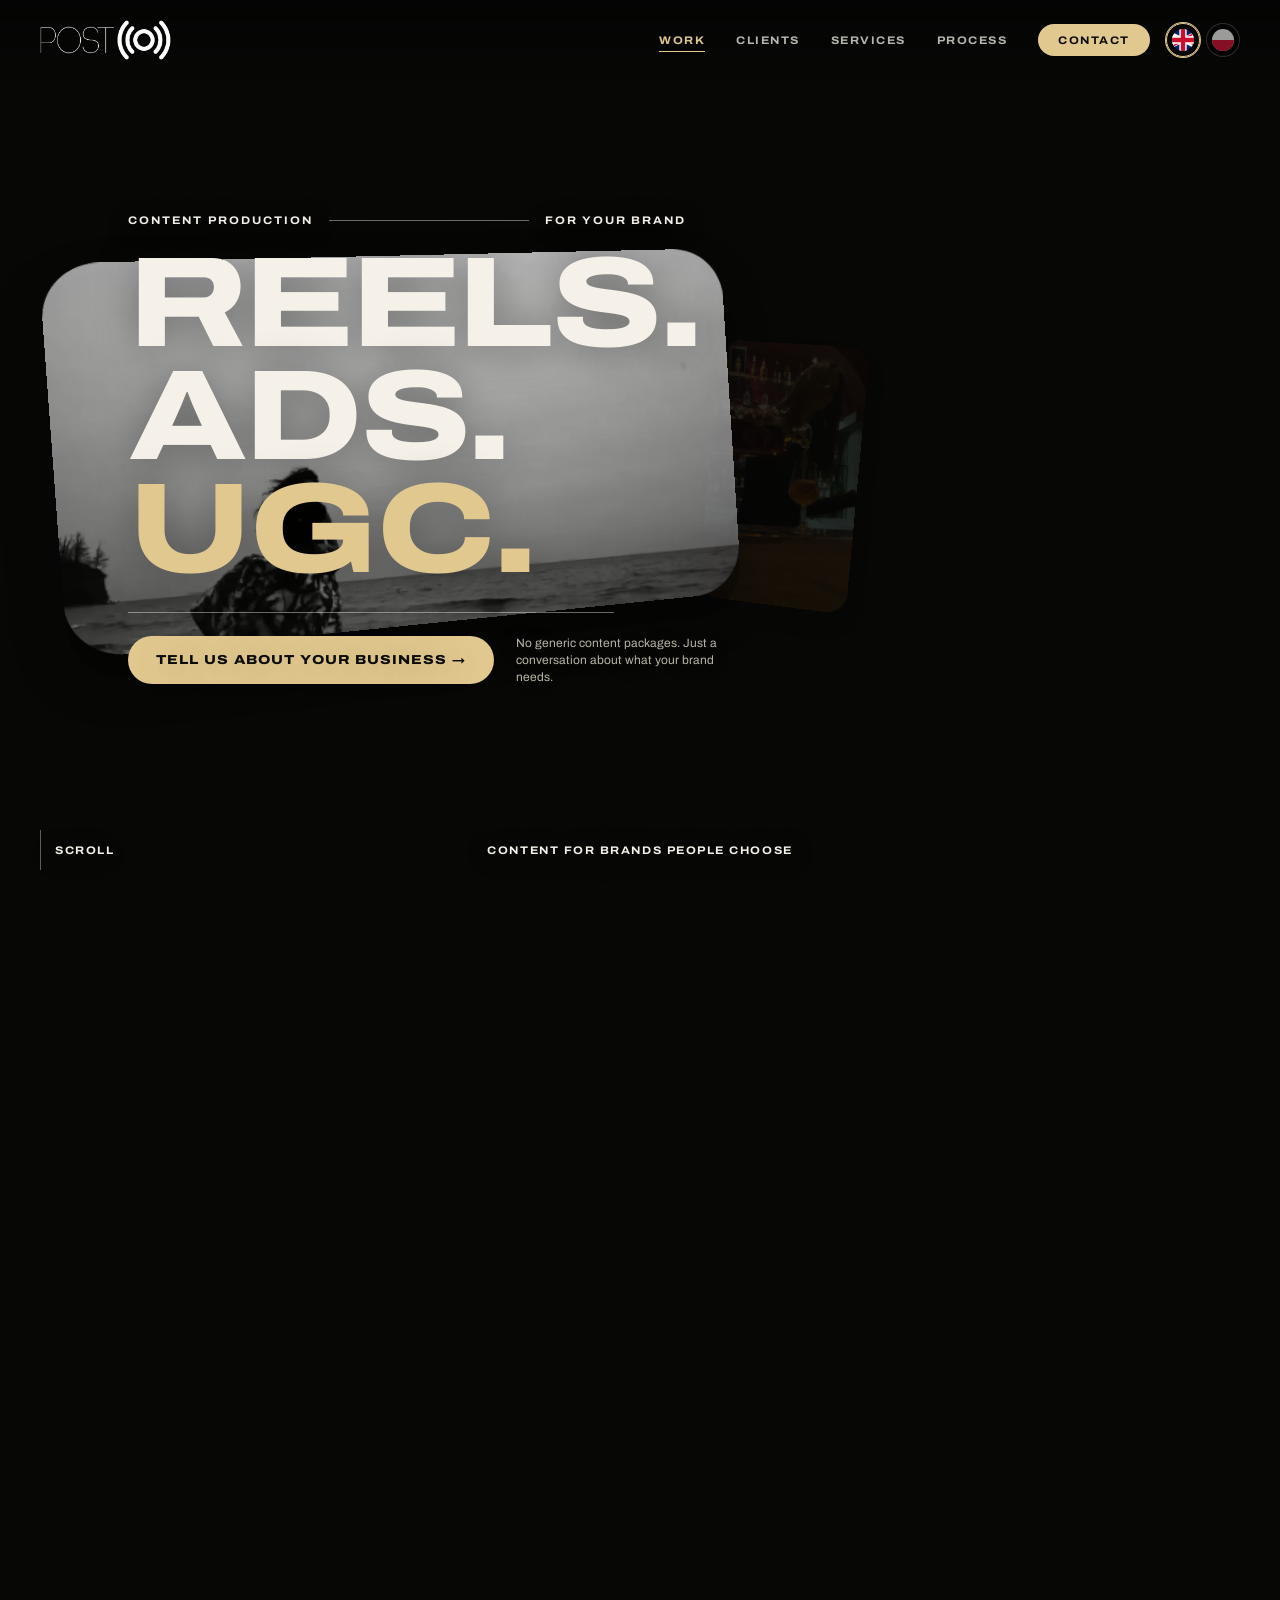
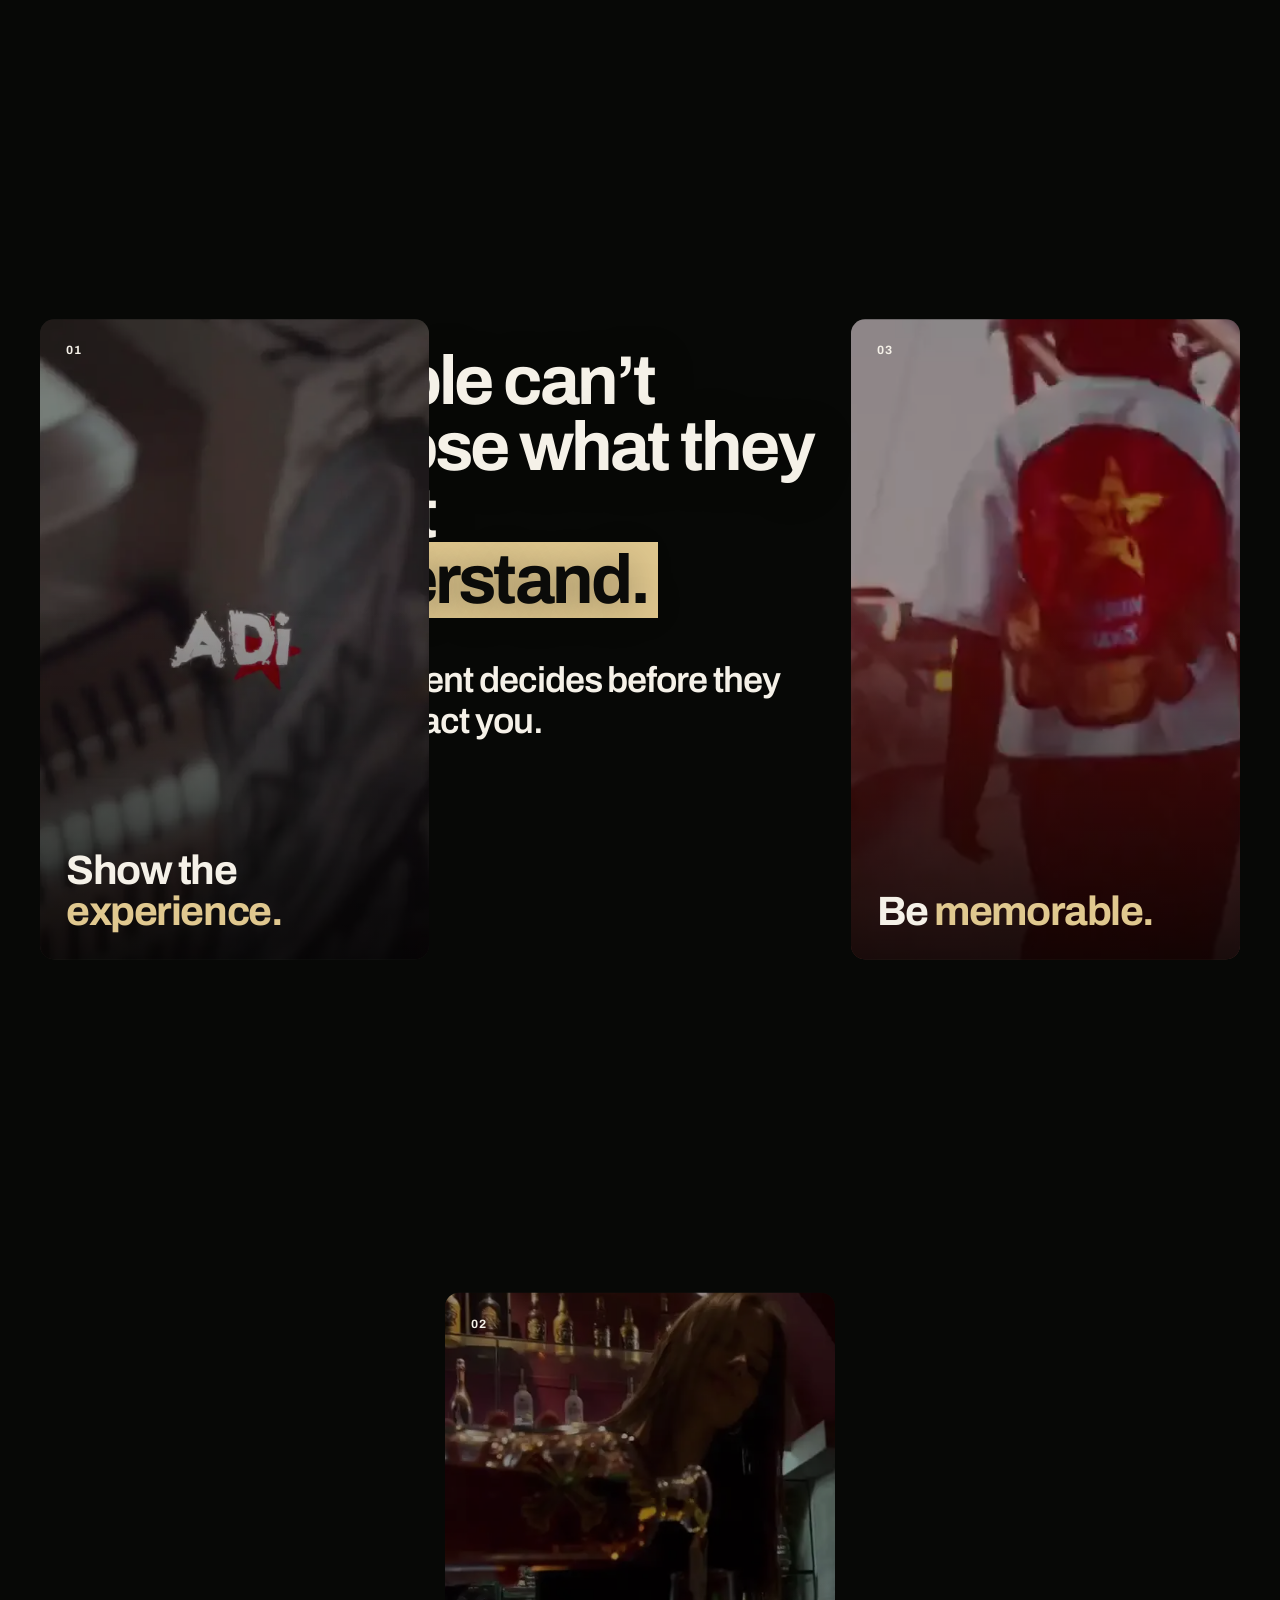
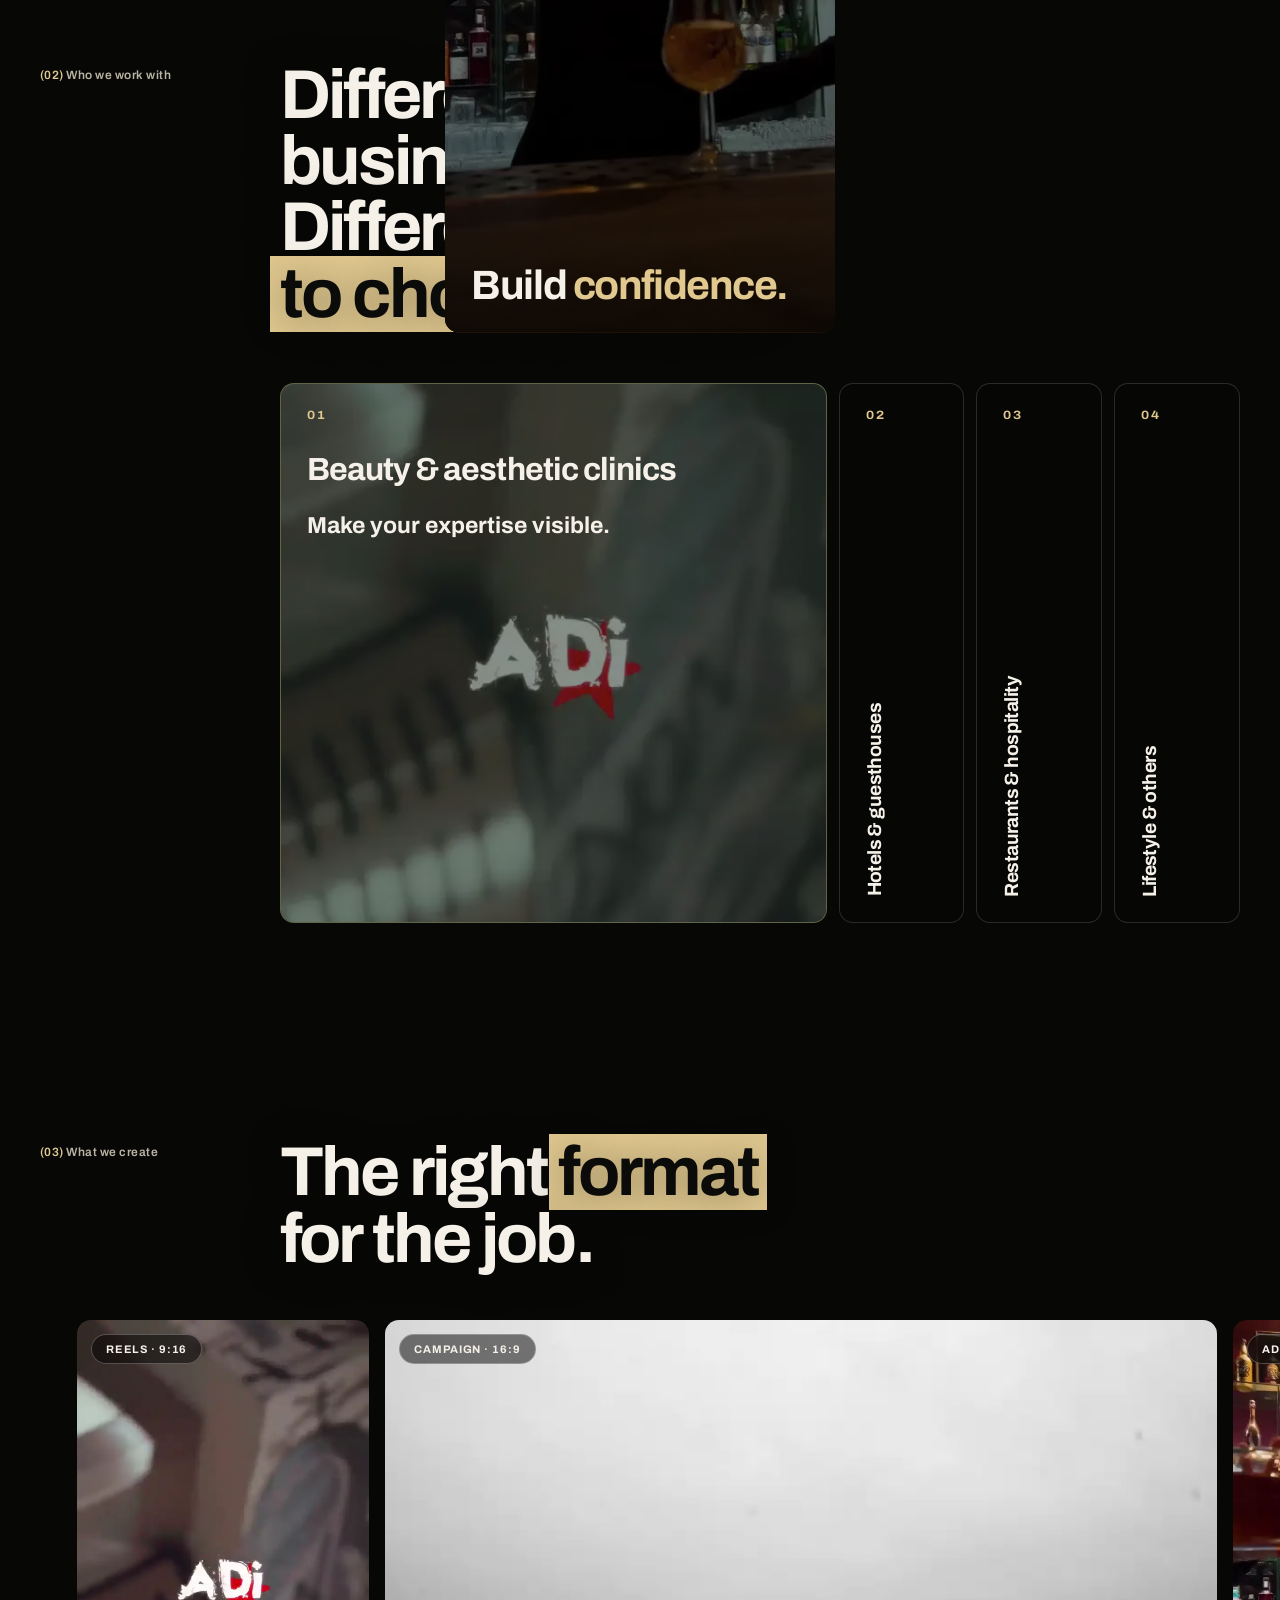
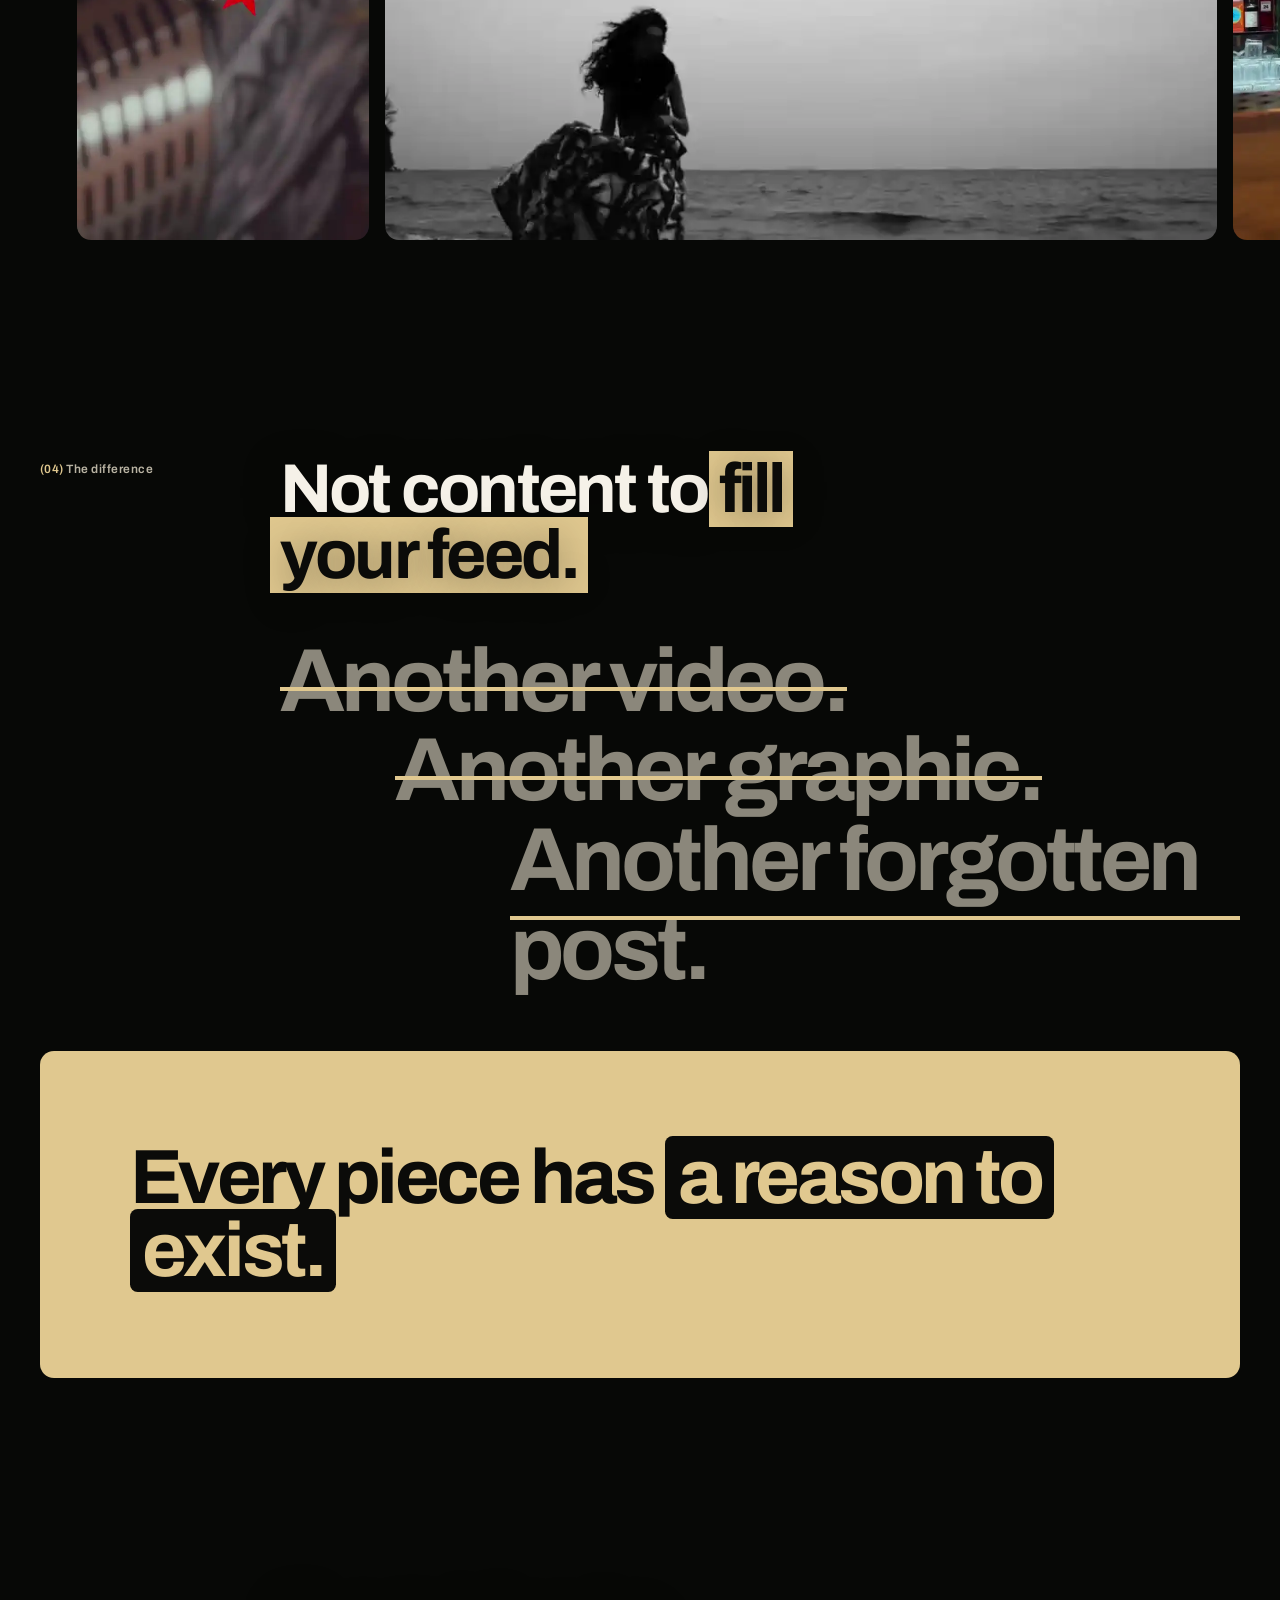
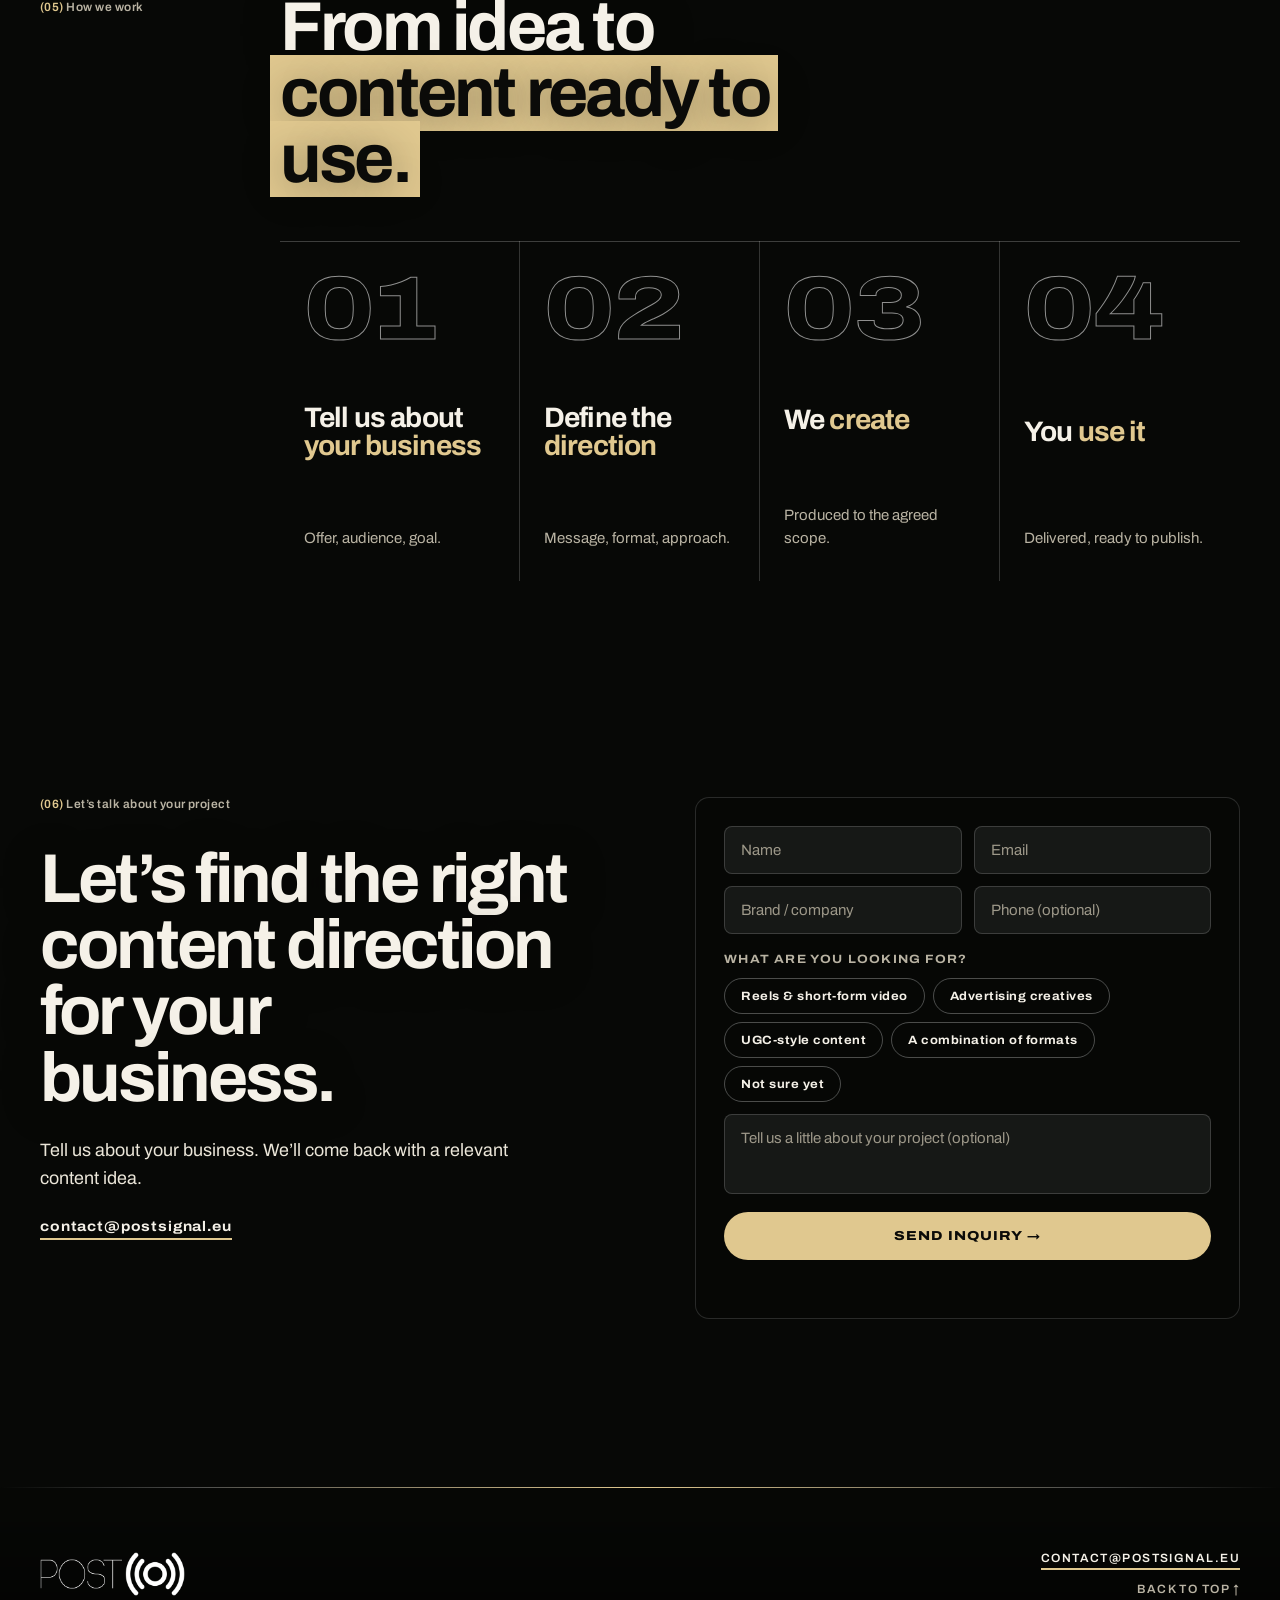
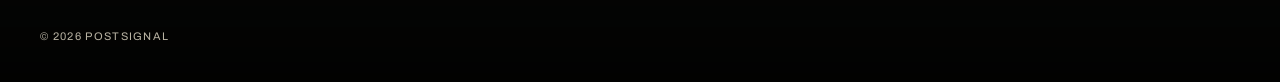
==== index.html @ 388d099f "Update index.html" ====
<!DOCTYPE html>
<html lang="en">
<head>
<meta charset="utf-8">

<script type="importmap">{"imports":{"three":"./js/vendor/three.module.min.js"}}</script>
<meta name="viewport" content="width=device-width, initial-scale=1">
<title>PostSignal – Content that makes people choose you</title>
<meta name="description" content="Reels, advertising creatives and UGC-style content for beauty brands, aesthetic clinics, hotels, guesthouses and restaurants.">
<link rel="canonical" href="https://postsignal.eu/">
<link rel="alternate" hreflang="en" href="https://postsignal.eu/">
<link rel="alternate" hreflang="pl" href="https://postsignal.eu/pl/">
<link rel="alternate" hreflang="x-default" href="https://postsignal.eu/">
<meta property="og:type" content="website">
<meta property="og:site_name" content="PostSignal">
<meta property="og:title" content="PostSignal – Content that makes people choose you">
<meta property="og:description" content="Reels, advertising creatives and UGC-style content for beauty brands, aesthetic clinics, hotels, guesthouses and restaurants.">
<meta property="og:url" content="https://postsignal.eu/">
<meta property="og:locale" content="en_GB"><meta property="og:locale:alternate" content="pl_PL">
<script>document.documentElement.classList.add('js')</script>
<link rel="preconnect" href="https://fonts.googleapis.com"><link rel="preconnect" href="https://fonts.gstatic.com" crossorigin>
<link href="https://fonts.googleapis.com/css2?family=Archivo:wdth,wght@62..125,100..900&display=swap" rel="stylesheet">
<link rel="modulepreload" href="./js/vendor/three.module.min.js"><link rel="stylesheet" href="css/style.css?v=20261022">
</head>
<body>
<video id="bgv" src="assets/video/bg.mp4" poster="assets/video/bg-poster.webp" autoplay muted loop playsinline preload="auto"></video>
<canvas id="gl"></canvas>
<div id="sigil" aria-hidden="true"><div class="sg" id="sg"><i class="b"></i><i class="w w0"></i><i class="w w1"></i><i class="w w2"></i><i class="p p1"></i><i class="p p2"></i><i class="g"></i></div></div>
<div id="bar"></div>

<header class="ui">
  <a class="logo" href="./" data-nav="top" aria-label="PostSignal"><img src="assets/img/logo.png" alt="PostSignal"></a>
  <div class="hr">
    <nav id="menu" aria-label="Main"><a href="#work" data-nav="work">Work</a><a href="#who" data-nav="who">Clients</a><a href="#create" data-nav="create">Services</a><a href="#how" data-nav="how">Process</a><a class="cta" href="#contact" data-nav="contact">Contact</a></nav>
    <div class="lang" role="group" aria-label="Language">
      <a href="./" hreflang="en" lang="en" class="on" aria-current="true" aria-label="English" title="English"><img src="assets/img/flag-gb.svg" alt="" width="22" height="22"></a>
      <a href="pl/" hreflang="pl" lang="pl" aria-label="Polski" title="Polski"><img src="assets/img/flag-pl.svg" alt="" width="22" height="22"></a>
    </div>
  </div>
</header>

<div id="hero" class="ui">
  <div class="hero-meta"><span>Content production</span><i></i><span>For your brand</span></div>
  <h1>
    <span class="ln">Reels.</span>
    <span class="ln">Ads.</span>
    <span class="ln acc">UGC.</span>
  </h1>
  <div class="rule"></div>
  <div class="hero-act"><a class="btn" href="#contact" data-goto="contact">Tell us about your business →</a><span class="note">No generic content packages. Just a conversation about what your brand needs.</span></div>
  <div class="hero-foot"><span class="scroll"><i></i>Scroll</span><span>Content for brands people choose</span><span></span></div>
</div>

<div id="cap" class="ui"><div class="idx"><span id="c-idx"></span><i></i></div><div class="tag" id="c-tag"></div><h2 id="c-title"></h2><p id="c-desc"></p><span class="res" id="c-res"></span></div>

<button id="talk" type="button" aria-label="Skip to contact">Let’s talk<span class="dot" aria-hidden="true">↓</span></button>

<div id="spacer"></div>

<main id="content">

<section class="sec" id="decision"><div class="wrap">
  <p class="eyebrow" data-r>The customer decision</p>
  <h2 class="h2" data-r>People can’t choose what they don’t <em>understand.</em></h2>
  <p class="words" data-words>Your content decides before they ever contact you.</p>
  <div class="reels">
    <article class="vc" data-r data-par="1"><video poster="assets/work/pop2up-poster.webp" data-src="assets/work/pop2up-preview.mp4" muted loop playsinline preload="none"></video><span class="k">01</span><h3>Show the <em>experience.</em></h3></article>
    <article class="vc" data-r data-par="-1"><video poster="assets/work/mozaika-poster.webp" data-src="assets/work/mozaika-preview.mp4" muted loop playsinline preload="none"></video><span class="k">02</span><h3>Build <em>confidence.</em></h3></article>
    <article class="vc" data-r data-par="1"><video poster="assets/work/notseen-poster.webp" data-src="assets/work/notseen-preview.mp4" muted loop playsinline preload="none"></video><span class="k">03</span><h3>Be <em>memorable.</em></h3></article>
  </div>
</div></section>

<section class="sec" id="who"><div class="wrap">
  <p class="eyebrow" data-r>Who we work with</p>
  <h2 class="h2" data-r>Different businesses. Different <em>reasons to choose</em> them.</h2>
  <div class="fan" data-r>
    <article class="pan" tabindex="0"><span class="pn">01</span><span class="vt">Beauty &amp; aesthetic clinics</span>
      <div class="pan-body"><h3>Beauty &amp; aesthetic clinics</h3><p class="subh">Make your expertise visible.</p><p>Show your treatments, your approach, your team and the details that help potential clients understand your services and feel more confident about booking.</p><p class="ideas"><b>Content ideas</b>Treatment explainers, specialist-led videos, clinic tours, service-focused Reels and advertising creatives.</p></div></article>
    <article class="pan" tabindex="0"><span class="pn">02</span><span class="vt">Hotels &amp; guesthouses</span>
      <div class="pan-body"><h3>Hotels &amp; guesthouses</h3><p class="subh">Help guests picture their stay before they book.</p><p>Show the rooms, atmosphere, location, amenities and small details that make your property worth choosing over another option.</p><p class="ideas"><b>Content ideas</b>Room tours, property walkthroughs, guest-experience videos, seasonal offers and destination content.</p></div></article>
    <article class="pan" tabindex="0"><span class="pn">03</span><span class="vt">Restaurants &amp; hospitality</span>
      <div class="pan-body"><h3>Restaurants &amp; hospitality</h3><p class="subh">Give people a reason to come in.</p><p>Show the food, the atmosphere, the preparation and the experience behind your place — not just another photo of a dish.</p><p class="ideas"><b>Content ideas</b>Food-focused Reels, kitchen footage, signature dishes, venue atmosphere and promotional creatives.</p></div></article>
    <article class="pan" tabindex="0"><span class="pn">04</span><span class="vt">Lifestyle &amp; others</span>
      <div class="pan-body"><h3>Beauty brands &amp; other customer-facing businesses</h3><p class="subh">Show what makes your brand worth trying.</p><p>We develop visual content around your products, services and customer experience, tailored to your audience and the way they discover and evaluate brands.</p></div></article>
  </div>
</div></section>

<section class="sec" id="create"><div class="wrap">
  <p class="eyebrow" data-r>What we create</p>
  <h2 class="h2" data-r>The right <em>format</em> for the job.</h2>
  <div class="bleed"><div class="track"><div class="tile2 p"><video poster="assets/work/pop2up-poster.webp" data-src="assets/work/pop2up-preview.mp4" muted loop playsinline preload="none"></video><span class="chip">Reels · 9:16</span></div><div class="tile2 l"><video poster="assets/work/perla-poster.webp" data-src="assets/work/perla-preview.mp4" muted loop playsinline preload="none"></video><span class="chip">Campaign · 16:9</span></div><div class="tile2 p"><video poster="assets/work/mozaika-poster.webp" data-src="assets/work/mozaika-preview.mp4" muted loop playsinline preload="none"></video><span class="chip">Ads</span></div><div class="tile2 l"><video poster="assets/work/video43-poster.webp" data-src="assets/work/video43-preview.mp4" muted loop playsinline preload="none"></video><span class="chip">Brand visuals · 4:3</span></div><div class="tile2 p"><video poster="assets/work/notseen-poster.webp" data-src="assets/work/notseen-preview.mp4" muted loop playsinline preload="none"></video><span class="chip">UGC-style</span></div></div></div>
</div></section>

<section class="sec" id="difference"><div class="wrap">
  <p class="eyebrow" data-r>The difference</p>
  <h2 class="h2" data-r>Not content to <em>fill your feed.</em></h2>
  <div class="strike"><p data-r>Another video.</p><p data-r>Another graphic.</p><p data-r>Another forgotten post.</p></div>
  <p class="banner" data-r>Every piece has <em>a reason to exist.</em></p>
</div></section>

<section class="sec" id="how"><div class="wrap">
  <p class="eyebrow" data-r>How we work</p>
  <h2 class="h2" data-r>From idea to <em>content ready to use.</em></h2>
  <div class="tl"><div class="steps">
    <article class="step"><span class="sn">01</span><h3>Tell us about <em>your business</em></h3><p>Offer, audience, goal.</p></article>
    <article class="step"><span class="sn">02</span><h3>Define the <em>direction</em></h3><p>Message, format, approach.</p></article>
    <article class="step"><span class="sn">03</span><h3>We <em>create</em></h3><p>Produced to the agreed scope.</p></article>
    <article class="step"><span class="sn">04</span><h3>You <em>use it</em></h3><p>Delivered, ready to publish.</p></article>
  </div></div>
</div></section>

<section class="sec" id="contact"><div class="wrap"><div class="cta-in">
  <div class="cta-l" data-r>
    <p class="eyebrow">Let’s talk about your project</p>
    <h2 class="h2">Let’s find the right <em>content direction</em> for your business.</h2>
    <p class="body">Tell us about your business. We’ll come back with a relevant content idea.</p>
    <a class="mail" href="mailto:contact@postsignal.eu">contact@postsignal.eu</a>
  </div>
  <form id="form" novalidate data-r>
    <div class="row"><input name="name" placeholder="Name" aria-label="Name" autocomplete="name" required><input name="email" type="email" placeholder="Email" aria-label="Email" autocomplete="email" required></div>
    <div class="row"><input name="brand" placeholder="Brand / company" aria-label="Brand or company" autocomplete="organization"><input name="phone" type="tel" placeholder="Phone (optional)" aria-label="Phone, optional" autocomplete="tel"></div>
    <p class="flabel">What are you looking for?</p>
    <div class="chips" role="group" aria-label="What are you looking for?">
      <label><input type="checkbox" name="topic" value="Reels & short-form video"><span>Reels &amp; short-form video</span></label>
      <label><input type="checkbox" name="topic" value="Advertising creatives"><span>Advertising creatives</span></label>
      <label><input type="checkbox" name="topic" value="UGC-style content"><span>UGC-style content</span></label>
      <label><input type="checkbox" name="topic" value="A combination of formats"><span>A combination of formats</span></label>
      <label><input type="checkbox" name="topic" value="Not sure yet"><span>Not sure yet</span></label>
    </div>
    <textarea name="msg" rows="3" placeholder="Tell us a little about your project (optional)" aria-label="Project details, optional"></textarea>
    <input class="hp" name="_hp" tabindex="-1" autocomplete="off" aria-hidden="true">
    <button type="submit" class="btn">Send inquiry →</button>
    <p id="fstatus" role="status"></p>
  </form>
</div></div></section>

</main>

<footer class="site-foot"><div class="wrap">
  <div class="fgrid">
    <div><img src="assets/img/logo.png" alt="PostSignal" class="flogo"></div>
    <div class="fr"><a href="mailto:contact@postsignal.eu">contact@postsignal.eu</a><button type="button" id="totop">Back to top ↑</button></div>
  </div>
  <p class="copy">© 2026 PostSignal</p>
</div></footer>

<div id="cursor" aria-hidden="true"><span>Play</span></div>
<div id="modal" role="dialog" aria-modal="true"><div class="box" id="box"></div></div>

<script type="module" src="js/main.js"></script>
</body>
</html>
---- css/style.css ----
:root{--bg:#070806;--fg:#f5f1e8;--mute:#b9b3a3;--acc:#e0c88f}
*{margin:0;padding:0;box-sizing:border-box}
html{background:var(--bg)}
body{background:transparent;color:var(--fg);font-family:"Archivo","Arial Black",Arial,sans-serif;font-stretch:100%}
#bgv{position:fixed;inset:0;width:100%;height:100%;object-fit:cover;z-index:-3}
#gl{position:fixed;inset:0;width:100%;height:100%;display:block;touch-action:pan-y}
#spacer{width:1px}
.ui{position:fixed;z-index:5;pointer-events:none}
.ui a,.ui button{pointer-events:auto}

/* header */
header{top:0;left:0;right:0;display:flex;justify-content:space-between;align-items:center;padding:20px 40px;background:linear-gradient(rgba(0,0,0,.45),transparent)}
header img{height:40px;width:auto;display:block}
.hr{display:flex;align-items:center;gap:16px}
.logo{display:block;pointer-events:auto}
header::before{content:"";position:absolute;inset:0;z-index:-1;background:rgba(7,8,6,.8);-webkit-backdrop-filter:blur(14px);backdrop-filter:blur(14px);box-shadow:0 1px 0 rgba(255,255,255,.08);opacity:0;transition:opacity .35s}
body.past header::before{opacity:1}
nav#menu{display:flex;align-items:center;gap:clamp(16px,2.4vw,36px)}
nav#menu a{position:relative;color:var(--fg);text-decoration:none;font-stretch:112%;font-weight:700;font-size:11px;letter-spacing:.14em;text-transform:uppercase;white-space:nowrap;padding:8px 0;opacity:.75;transition:opacity .25s,color .25s}
nav#menu a::after{content:"";position:absolute;left:0;right:0;bottom:2px;height:1px;background:var(--acc);transform:scaleX(0);transform-origin:left;transition:transform .35s cubic-bezier(.2,.8,.2,1)}
nav#menu a:hover{opacity:1}
nav#menu a:hover::after,nav#menu a.on::after{transform:scaleX(1)}
nav#menu a.on{opacity:1;color:var(--acc)}
nav#menu a:focus-visible{outline:2px solid var(--acc);outline-offset:4px;opacity:1}
nav#menu a.cta{background:var(--acc);color:#0b0b09;opacity:1;border-radius:99px;padding:10px 20px;transition:filter .2s,transform .2s}
nav#menu a.cta::after{display:none}
nav#menu a.cta:hover{filter:brightness(1.06);transform:translateY(-1px)}
.sec{scroll-margin-top:72px}
.lang{display:flex;flex-direction:row;flex:none;align-items:center;gap:6px}
.lang a{display:block;flex:none;box-sizing:border-box;width:34px;height:34px;min-width:34px;overflow:hidden;padding:5px;border-radius:50%;background:rgba(0,0,0,.45);border:1px solid rgba(255,255,255,.28);opacity:.6;transition:opacity .25s,border-color .25s,transform .25s}
.lang a img{display:block;width:100%;height:100%;max-width:none;border-radius:50%;object-fit:cover}
.lang a:hover{opacity:1;border-color:var(--fg);transform:translateY(-1px)}
.lang a.on{opacity:1;border-color:var(--acc);box-shadow:0 0 0 1px var(--acc)}
.lang a:focus-visible{outline:2px solid var(--acc);outline-offset:2px;opacity:1}

/* buttons */
.btn{display:inline-block;background:var(--acc);color:#0b0b09;border:0;border-radius:99px;font:inherit;font-stretch:118%;font-weight:800;font-size:13px;letter-spacing:.08em;text-transform:uppercase;text-decoration:none;padding:17px 28px;cursor:pointer;transition:transform .2s,filter .2s}
.btn:hover{transform:translateY(-2px);filter:brightness(1.06)}
.btn:focus-visible{outline:2px solid var(--fg);outline-offset:3px}
.btn:disabled{opacity:.6;cursor:default;transform:none}

/* hero */
#hero{inset:0;display:flex;flex-direction:column;justify-content:center;padding:0 40px 0 clamp(40px,10vw,200px);transition:opacity .5s,transform .5s;text-shadow:0 4px 40px rgba(0,0,0,.35)}
#hero.gone{opacity:0;transform:translateY(-30px);visibility:hidden;transition:opacity .5s,transform .5s,visibility 0s .5s}
.hero-meta{display:flex;align-items:center;gap:16px;margin-bottom:22px;font-stretch:112%;font-weight:700;font-size:11px;letter-spacing:.18em;text-transform:uppercase}
.hero-meta i,.rule{display:block;height:1px;background:rgba(255,255,255,.4);transform-origin:left;animation:draw 1.3s cubic-bezier(.2,.8,.2,1) both}
.hero-meta i{width:min(200px,16vw);animation-delay:.3s}
.rule{width:min(560px,38vw);margin-top:26px;animation-delay:.6s}
@keyframes draw{from{transform:scaleX(0)}}
#hero h1{font-stretch:125%;font-weight:800;font-size:clamp(46px,min(10vw,16vh),168px);line-height:.88;letter-spacing:-.025em;text-transform:uppercase}
#hero h1 .ln{display:block;position:relative;width:fit-content}
#hero h1 .acc{color:var(--acc)}
#hero h1 sup{position:absolute;left:100%;top:.22em;margin-left:16px;font-stretch:112%;font-weight:700;font-size:clamp(11px,.9vw,14px);letter-spacing:.16em}
#hero .lead{margin-top:20px;font-stretch:118%;font-weight:800;font-size:clamp(16px,1.6vw,24px);text-transform:uppercase;letter-spacing:-.005em;max-width:30ch;line-height:1.1}
#hero .sub{margin-top:10px;font-size:clamp(14px,1.2vw,17px);font-weight:500;max-width:44ch;line-height:1.45}
#hero .more{margin-top:10px;font-size:13px;line-height:1.5;color:var(--mute);max-width:56ch}
.hero-act{margin-top:22px;display:flex;align-items:center;gap:22px;flex-wrap:wrap}
.hero-act .note{font-size:12px;line-height:1.4;color:var(--mute);max-width:30ch}
@media(max-height:860px){#hero .more{display:none}}
.hero-foot{position:absolute;left:40px;right:40px;bottom:30px;display:grid;grid-template-columns:1fr auto 1fr;align-items:center;gap:20px;font-stretch:112%;font-weight:700;font-size:11px;letter-spacing:.14em;text-transform:uppercase}
.hero-foot .scroll{display:flex;align-items:center;gap:14px}
.hero-foot .scroll i{display:block;width:1px;height:40px;background:rgba(255,255,255,.35);position:relative;overflow:hidden}
.hero-foot .scroll i::after{content:"";position:absolute;left:0;top:-50%;width:1px;height:50%;background:var(--acc);animation:drip 1.8s ease-in-out infinite}
@keyframes drip{to{top:110%}}

/* opis przy karcie */
#cap{top:var(--cy,50vh);left:var(--cx,50vw);width:var(--cw,440px);translate:0 -50%;text-shadow:0 2px 24px rgba(0,0,0,.7);opacity:0;will-change:opacity,transform}
.idx{display:flex;align-items:center;gap:14px;margin-bottom:18px;font-stretch:112%;font-weight:700;font-size:11px;letter-spacing:.16em}
.idx i{flex:1;height:1px;background:rgba(255,255,255,.35)}
#cap .tag{font-stretch:112%;font-weight:700;font-size:11px;letter-spacing:.14em;text-transform:uppercase;color:var(--acc)}
#cap h2{font-stretch:125%;font-weight:800;font-size:clamp(24px,2.8vw,44px);line-height:.98;letter-spacing:-.02em;text-transform:uppercase;margin:10px 0 14px}
#cap p{font-size:clamp(13px,1.1vw,15px);line-height:1.5;color:#e6e1d4}
#cap .res{margin-top:16px;display:inline-block;font-stretch:112%;font-weight:700;font-size:12px;letter-spacing:.06em;text-transform:uppercase;color:#0b0b09;background:var(--acc);padding:8px 14px;border-radius:99px}
body.end #cap{visibility:hidden}

/* przycisk kontakt */
#talk{position:fixed;z-index:7;right:40px;bottom:28px;display:flex;align-items:center;gap:14px;background:var(--acc);color:#0b0b09;border:0;border-radius:99px;padding:7px 7px 7px 26px;font:inherit;font-stretch:118%;font-weight:800;font-size:12px;letter-spacing:.1em;text-transform:uppercase;cursor:pointer;opacity:0;pointer-events:none;transition:opacity .4s,transform .25s cubic-bezier(.2,.8,.2,1)}
#talk.show{opacity:1;pointer-events:auto}
#talk .dot{position:relative;width:42px;height:42px;border-radius:50%;background:#0b0b09;color:var(--acc);display:grid;place-items:center;font-size:17px;transition:transform .3s}
#talk .dot::before{content:"";position:absolute;inset:0;border-radius:50%;border:1px solid var(--acc);animation:ping 2.2s ease-out infinite}
@keyframes ping{from{transform:scale(1);opacity:.9}to{transform:scale(2.1);opacity:0}}
#talk:hover .dot{transform:translateY(3px)}
#talk:focus-visible{outline:2px solid var(--fg);outline-offset:3px}

/* kursor-bańka */
#cursor{opacity:0}#cursor.on{opacity:1}
#cursor{position:fixed;z-index:30;left:0;top:0;width:14px;height:14px;margin:-7px 0 0 -7px;border-radius:50%;background:var(--fg);pointer-events:none;display:none;align-items:center;justify-content:center;transition:width .3s cubic-bezier(.2,.8,.2,1),height .3s cubic-bezier(.2,.8,.2,1),margin .3s cubic-bezier(.2,.8,.2,1),background .3s}
#cursor span{font-stretch:125%;font-weight:800;font-size:11px;letter-spacing:.1em;text-transform:uppercase;color:#0b0b09;opacity:0;transition:opacity .2s}
#cursor.big{width:92px;height:92px;margin:-46px 0 0 -46px;background:var(--acc)}
#cursor.big span{opacity:1}
@media(hover:hover){#cursor{display:flex}}

/* modal */
#modal{position:fixed;inset:0;z-index:20;background:rgba(5,5,4,.9);display:none;align-items:center;justify-content:center;padding:20px}
#modal.open{display:flex}
#modal .box{position:relative;height:min(86vh,900px);aspect-ratio:9/16;max-width:94vw;background:#000;border-radius:28px;overflow:hidden;display:flex;align-items:center;justify-content:center;text-align:center;color:var(--mute);font-size:14px;padding:20px}
#modal video,#modal iframe{width:100%;height:100%;border:0;background:#000}
#modal .x{position:absolute;top:14px;right:14px;z-index:2;background:rgba(0,0,0,.55);border:0;color:var(--fg);font:inherit;font-weight:700;font-size:11px;letter-spacing:.12em;cursor:pointer;text-transform:uppercase;padding:8px 14px;border-radius:99px}

/* sekcje z treścią */
#content{position:relative;z-index:3}
.js [data-r]{opacity:0;transform:translateY(28px);transition:opacity .8s,transform .8s cubic-bezier(.2,.8,.2,1)}
.js [data-r].in{opacity:1;transform:none}
.wrap{width:min(1240px,calc(100% - 80px));margin:0 auto}
.sec{padding:clamp(40px,7vh,90px) 0}
.sec .wrap{border-top:1px solid rgba(255,255,255,.16);padding-top:clamp(40px,7vh,80px)}
.eyebrow{font-stretch:112%;font-weight:700;font-size:12px;letter-spacing:.16em;text-transform:uppercase;color:var(--acc)}
.h2{font-stretch:125%;font-weight:800;font-size:clamp(28px,4.4vw,64px);line-height:.98;letter-spacing:-.02em;text-transform:uppercase;margin:16px 0 40px;max-width:21ch;text-shadow:0 4px 40px rgba(0,0,0,.4)}
.body{font-size:clamp(16px,1.4vw,20px);line-height:1.55;color:#ebe6d9;margin-bottom:16px;max-width:48ch}
.body.muted{color:var(--mute)}
.two{display:grid;grid-template-columns:1fr 1fr;gap:40px;max-width:1000px}
.tile{border:1px solid rgba(255,255,255,.14);border-radius:24px;background:rgba(6,8,6,.55);padding:28px}
.tile .n{font-stretch:112%;font-weight:700;font-size:12px;letter-spacing:.16em;color:var(--acc)}
.tile h3{font-stretch:120%;font-weight:800;font-size:clamp(18px,1.7vw,24px);text-transform:uppercase;line-height:1.05;margin:18px 0 12px}
.tile p{font-size:15px;line-height:1.55;color:#d8d3c6}
.grid2{display:grid;grid-template-columns:1fr 1fr;gap:20px}
.closing{margin-top:40px;font-size:clamp(16px,1.4vw,20px);color:var(--mute);max-width:46ch;line-height:1.5}
.big{margin-top:56px;font-stretch:125%;font-weight:800;font-size:clamp(22px,3vw,44px);line-height:1.05;text-transform:uppercase;letter-spacing:-.015em;max-width:24ch;color:var(--acc)}
.subh{font-weight:700;font-size:clamp(17px,1.5vw,21px);color:var(--fg);margin-bottom:10px}
.ideas{margin-top:16px}
.ideas b{display:block;font-stretch:112%;font-weight:700;font-size:11px;letter-spacing:.14em;text-transform:uppercase;color:var(--acc);margin-bottom:6px}
#progress{display:none}
#bar{position:fixed;top:0;left:0;right:0;height:3px;background:var(--acc);transform:scaleX(0);transform-origin:left;z-index:9}

/* 02 – tekst rozjaśniany scrollem + zasady */
.words{font-stretch:108%;font-weight:700;font-size:clamp(22px,3.1vw,46px);line-height:1.18;letter-spacing:-.015em;max-width:30ch}
.words span{opacity:.22;transition:opacity .35s}
.words span.lit{opacity:1}
.acc3{display:grid;grid-template-columns:1fr 1.15fr;gap:56px;margin-top:72px;align-items:stretch}
.acc-list{display:flex;flex-direction:column;border-top:1px solid rgba(255,255,255,.18)}
.acc-item{display:flex;align-items:baseline;gap:20px;text-align:left;background:none;border:0;border-bottom:1px solid rgba(255,255,255,.18);color:var(--mute);font:inherit;padding:28px 0;cursor:pointer;transition:color .3s,padding .35s cubic-bezier(.2,.8,.2,1)}
.acc-item .n{font-stretch:112%;font-weight:700;font-size:12px;letter-spacing:.16em;color:var(--acc)}
.acc-item h3{font-stretch:125%;font-weight:800;font-size:clamp(20px,2.6vw,38px);text-transform:uppercase;line-height:1}
.acc-item.on{color:var(--fg);padding-left:18px}
.acc-item:focus-visible{outline:2px solid var(--acc);outline-offset:2px}
.acc-panel{position:relative;min-height:340px;border:1px solid rgba(255,255,255,.14);border-radius:28px;background:rgba(6,8,6,.55);overflow:hidden}
.acc-body{position:absolute;inset:34px;opacity:0;transform:translateY(18px);transition:opacity .5s,transform .5s cubic-bezier(.2,.8,.2,1);pointer-events:none}
.acc-body.on{opacity:1;transform:none}
.bignum{font-stretch:125%;font-weight:800;font-size:clamp(90px,12vw,190px);line-height:.8;color:transparent;-webkit-text-stroke:1px rgba(224,200,143,.7)}
.acc-body p{margin-top:26px;font-size:clamp(17px,1.6vw,22px);line-height:1.5;max-width:30ch}

/* 03 – rozsuwane panele */
.fan{display:flex;gap:12px;height:min(540px,68vh);min-height:430px}
.pan{position:relative;flex:1;min-width:0;border:1px solid rgba(255,255,255,.14);border-radius:28px;background:rgba(6,8,6,.55);overflow:hidden;cursor:pointer;outline:none;transition:flex .65s cubic-bezier(.2,.8,.2,1),background .4s,border-color .4s}
.pan.open{flex:4.4;background:rgba(16,44,30,.72);border-color:rgba(224,200,143,.4)}
.pan:focus-visible{outline:2px solid var(--acc);outline-offset:2px}
.pn{position:absolute;left:26px;top:24px;font-stretch:112%;font-weight:700;font-size:12px;letter-spacing:.16em;color:var(--acc)}
.vt{position:absolute;left:24px;bottom:26px;max-height:calc(100% - 90px);writing-mode:vertical-rl;transform:rotate(180deg);font-stretch:125%;font-weight:800;font-size:clamp(15px,1.5vw,21px);text-transform:uppercase;line-height:1.1;transition:opacity .3s}
.pan.open .vt{opacity:0}
.pan-body{position:absolute;left:26px;top:70px;width:min(520px,calc(100% - 52px));opacity:0;pointer-events:none;transition:opacity .3s}
.pan.open .pan-body{opacity:1;pointer-events:auto;transition:opacity .5s .3s}
.pan-body h3{font-stretch:125%;font-weight:800;font-size:clamp(22px,2.5vw,36px);text-transform:uppercase;line-height:1;letter-spacing:-.01em;margin-bottom:22px}
.pan-body p{font-size:15px;line-height:1.6;color:#d8d3c6}
.pan-body .subh{color:var(--fg)}

/* 04 – marquee + kafelki ze światłem */
.marq{overflow:hidden;margin:0 0 40px;border-block:1px solid rgba(255,255,255,.16);padding:20px 0}
.marq-in{display:flex;align-items:center;gap:36px;width:max-content;animation:mq 38s linear infinite}
.marq:hover .marq-in{animation-play-state:paused}
.marq-in span{font-stretch:125%;font-weight:800;font-size:clamp(24px,3.6vw,56px);text-transform:uppercase;letter-spacing:-.01em;white-space:nowrap}
.marq-in span:nth-of-type(even){color:transparent;-webkit-text-stroke:1px var(--fg)}
.marq-in b{color:var(--acc);font-size:clamp(18px,2.4vw,34px)}
@keyframes mq{to{transform:translateX(-50%)}}
.spot{position:relative;overflow:hidden;transition:transform .25s ease-out,border-color .3s}
.spot::before{content:"";position:absolute;inset:0;background:radial-gradient(420px circle at var(--mx,50%) var(--my,50%),rgba(224,200,143,.18),transparent 60%);opacity:0;transition:opacity .3s;pointer-events:none}
.spot:hover{border-color:rgba(224,200,143,.5)}.spot:hover::before{opacity:1}
.spot h3{margin-top:34px}

/* 05 – przekreślone zdania */
.strike{margin:8px 0 56px}
.strike p{position:relative;width:fit-content;max-width:100%;font-stretch:125%;font-weight:800;font-size:clamp(26px,5vw,76px);line-height:1.06;text-transform:uppercase;letter-spacing:-.02em;color:#77736a}
.strike p::after{content:"";position:absolute;left:0;top:54%;height:3px;width:100%;background:var(--acc);transform:scaleX(0);transform-origin:left;transition:transform 1s cubic-bezier(.7,0,.2,1) .35s}
.strike p.in::after{transform:scaleX(1)}
.big2{font-stretch:125%;font-weight:800;font-size:clamp(24px,3.6vw,54px);line-height:1.02;text-transform:uppercase;letter-spacing:-.02em;max-width:20ch;margin-bottom:44px}

/* 06 – oś czasu sterowana scrollem */
.tl{position:relative;--p:0;padding-top:46px}
.tl::before{content:"";position:absolute;left:0;right:0;top:0;height:1px;background:rgba(255,255,255,.22)}
.tl::after{content:"";position:absolute;left:0;top:-1px;height:3px;width:calc(var(--p)*100%);background:var(--acc)}
.steps{display:grid;grid-template-columns:repeat(4,1fr);gap:32px}
.step{opacity:.3;transition:opacity .6s}
.step.on{opacity:1}
.sn{display:block;font-stretch:125%;font-weight:800;font-size:clamp(54px,6.5vw,104px);line-height:.9;color:transparent;-webkit-text-stroke:1px rgba(255,255,255,.55);transition:color .6s}
.step.on .sn{color:var(--acc);-webkit-text-stroke:0}
.step h3{font-stretch:120%;font-weight:800;font-size:clamp(17px,1.5vw,22px);text-transform:uppercase;line-height:1.05;margin:20px 0 12px}
.step p{font-size:15px;line-height:1.55;color:#d8d3c6;max-width:30ch}

/* kontakt */
.cta-in{display:grid;grid-template-columns:1.1fr 1fr;gap:56px;align-items:start}
.cta-l .h2{margin-bottom:26px}
.mail{display:inline-block;margin-top:10px;color:var(--fg);text-decoration:none;font-stretch:112%;font-weight:700;font-size:14px;letter-spacing:.06em;border-bottom:2px solid var(--acc);padding-bottom:4px}
#form{background:rgba(6,8,6,.62);border:1px solid rgba(255,255,255,.14);border-radius:28px;padding:28px;display:flex;flex-direction:column;gap:12px}
#form input,#form textarea{width:100%;background:rgba(255,255,255,.07);border:1px solid rgba(255,255,255,.16);border-radius:14px;color:var(--fg);font:inherit;font-size:15px;padding:15px 16px;outline:none;transition:border-color .2s,background .2s;resize:none}
#form input::placeholder,#form textarea::placeholder{color:#9d9889}
#form input:focus,#form textarea:focus{border-color:var(--acc);background:rgba(255,255,255,.1)}
#form .row{display:grid;grid-template-columns:1fr 1fr;gap:12px}
#form .invalid{border-color:#ff7a6b}
.flabel{margin-top:6px;font-stretch:112%;font-weight:700;font-size:12px;letter-spacing:.1em;text-transform:uppercase;color:var(--mute)}
.chips{display:flex;flex-wrap:wrap;gap:8px}
.chips label{cursor:pointer}
.chips input{position:absolute;opacity:0;pointer-events:none;width:0}
.chips span{display:inline-block;font-stretch:108%;font-weight:700;font-size:12px;letter-spacing:.04em;padding:10px 16px;border-radius:99px;border:1px solid rgba(255,255,255,.28);transition:.2s}
.chips input:checked+span{background:var(--acc);color:#0b0b09;border-color:var(--acc)}
.chips input:focus-visible+span{outline:2px solid var(--acc);outline-offset:2px}
#form .btn{margin-top:6px}
#fstatus{font-size:13px;min-height:18px;color:var(--mute)}
.hp{position:absolute;left:-9999px;width:1px;height:1px;opacity:0}

/* footer */
.site-foot{position:relative;z-index:3;margin-top:60px;padding:64px 0 40px;background:linear-gradient(transparent,rgba(0,0,0,.7))}
.site-foot::before{content:"";position:absolute;top:0;left:0;right:0;height:1px;background:linear-gradient(90deg,transparent,rgba(255,255,255,.28) 15%,var(--acc) 50%,rgba(255,255,255,.28) 85%,transparent)}
.site-foot .wrap{padding-top:0}
.fgrid{display:flex;justify-content:space-between;align-items:flex-end;gap:30px;flex-wrap:wrap}
.flogo{height:44px;width:auto;display:block}
.fr{display:flex;flex-direction:column;align-items:flex-end;gap:12px;font-size:12px;letter-spacing:.12em;text-transform:uppercase;font-weight:600}
.fr a{color:var(--fg);text-decoration:none;border-bottom:2px solid var(--acc);padding-bottom:3px}
.fr button{background:none;border:0;color:var(--mute);font:inherit;letter-spacing:inherit;text-transform:inherit;cursor:pointer}
.fr button:hover,.fr a:hover{color:var(--acc)}
.copy{margin-top:34px;font-size:11px;letter-spacing:.12em;text-transform:uppercase;color:var(--mute)}

/* gradient zastępczy, gdy wideo się nie wczyta */
body.nobg #bgv{display:none}
body.nobg{background:linear-gradient(120deg,#0a0c08,#14402c,#c9ad74,#14402c,#0a0c08);background-size:400% 400%;animation:bgflow 18s ease-in-out infinite}
@keyframes bgflow{0%,100%{background-position:0% 50%}50%{background-position:100% 50%}}

@media(max-width:900px){
  .two,.grid2,.steps,.acc3,.cta-in{grid-template-columns:1fr}
  .cta-in{gap:30px}.acc3{gap:28px}.steps{gap:34px}
  .fan{flex-direction:column;height:auto;min-height:0}
  .pan{flex:none;height:78px;transition:height .5s cubic-bezier(.2,.8,.2,1),background .4s}
  .pan.open{height:auto;min-height:380px}
  .vt{writing-mode:horizontal-tb;transform:none;left:60px;top:26px;bottom:auto;max-height:none}
  .pan-body{position:relative;left:auto;top:auto;width:auto;padding:70px 26px 28px;display:none}
  .pan.open .pan-body{display:block}
  .tl::after{width:calc(var(--p)*100%)}
}
@media(max-width:640px){
  header{padding:16px 18px;flex-wrap:wrap;row-gap:10px}header img{height:30px}
  .hr{display:contents}.lang{order:2;margin-left:auto}nav#menu{order:3;flex-basis:100%;justify-content:flex-start;gap:20px;overflow-x:auto;pointer-events:auto;scrollbar-width:none;-webkit-overflow-scrolling:touch}nav#menu::-webkit-scrollbar{display:none}
  .lang a{width:30px;height:30px;padding:4px}
  #cap{top:auto;bottom:84px;left:28px;width:auto;right:28px;translate:none}
  #hero{padding:0 18px}#hero .sub{max-width:none}.hero-act .note{display:none}
  .hero-foot{left:18px;right:18px;bottom:22px;grid-template-columns:1fr}.hero-foot span:nth-child(2),.hero-foot span:nth-child(3){display:none}
  #talk{right:18px;bottom:20px;padding:6px 6px 6px 20px}
  nav#menu a{font-size:10px;letter-spacing:.1em}nav#menu a.cta{padding:8px 14px}.sec{scroll-margin-top:104px}
  .wrap{width:calc(100% - 36px)}
  #form{padding:20px}#form .row{grid-template-columns:1fr}
  .fr{align-items:flex-start}
}



/* ===== SECTIONS v4: video-led, minimal copy ===== */
#content{counter-reset:s}
.sec{padding:clamp(70px,12vh,140px) 0}
.sec .wrap{border:0;padding:0;display:grid;grid-template-columns:minmax(120px,200px) 1fr;column-gap:40px}
.sec .wrap>*{grid-column:2}
.sec .wrap>.eyebrow{grid-column:1;grid-row:1/20;position:sticky;top:110px;align-self:start}
.sec .wrap>.banner,.sec .wrap>.bleed,#contact .wrap>.cta-in,.sec .wrap>.reels{grid-column:1/-1}
.eyebrow{font-stretch:100%;font-weight:600;font-size:12px;letter-spacing:.04em;text-transform:none;color:var(--mute)}
.eyebrow::before{counter-increment:s;content:"(" counter(s,decimal-leading-zero) ")  ";color:var(--acc)}
/* odstęp eyebrow -> nagłówek (v4 zerował margines H2, więc etykieta dotykała tytułu) */
.eyebrow{display:block;margin:0 0 clamp(18px,2.4vw,32px);line-height:1.3}
.sec .wrap>.eyebrow{margin-bottom:0;padding-top:.5em} /* desktop: etykieta w lewej kolumnie, wyrównana do góry H2 */
.sec em{font-style:normal;color:var(--acc)}
.h2{font-stretch:100%;font-weight:700;font-size:clamp(34px,5.4vw,84px);line-height:.96;letter-spacing:-.04em;text-transform:none;max-width:13ch;margin:0 0 48px;text-align:left}
.h2 em{color:var(--fg);padding:0 .14em;margin:0 -.14em;background:linear-gradient(var(--acc),var(--acc)) left center/0% 100% no-repeat;-webkit-box-decoration-break:clone;box-decoration-break:clone;transition:background-size .9s cubic-bezier(.7,0,.2,1) .35s,color .3s .7s}
.h2.in em{background-size:100% 100%;color:#0b0b09}
.words{font-stretch:100%;font-weight:600;font-size:clamp(22px,2.8vw,42px);line-height:1.12;letter-spacing:-.03em;max-width:26ch}

/* video cards with parallax */
.reels{display:grid;grid-template-columns:repeat(3,1fr);gap:16px;margin-top:64px}
.vc{position:relative;height:min(72vh,640px);overflow:hidden;border-radius:14px;isolation:isolate;background:#0d120e;translate:0 var(--py,0px);display:flex;flex-direction:column;justify-content:flex-end;padding:26px}
.vc video{position:absolute;inset:0;width:100%;height:100%;object-fit:cover;z-index:-2;filter:brightness(.62) saturate(.85);scale:1.06;transition:filter .6s,scale 1s cubic-bezier(.2,.8,.2,1)}
.vc::after{content:"";position:absolute;inset:0;z-index:-1;background:linear-gradient(transparent 45%,rgba(0,0,0,.75))}
.vc:hover video{filter:none;scale:1.13}
.vc .k{position:absolute;left:26px;top:24px;font-size:12px;font-weight:700;letter-spacing:.08em;color:var(--fg)}
.vc h3{font-stretch:100%;font-weight:700;font-size:clamp(28px,3.2vw,50px);letter-spacing:-.035em;line-height:1}

/* who */
.fan{margin-top:8px}.pan{border-radius:14px}
.pan video{position:absolute;inset:0;width:100%;height:100%;object-fit:cover;opacity:0;transition:opacity .7s}
.pan.open video{opacity:.5}
.pan-body p:not(.subh),.pan-body .ideas{display:none}
.pan-body h3,.vt{font-stretch:100%;font-weight:700;text-transform:none;letter-spacing:-.03em}
.pan-body .subh{font-size:clamp(18px,1.8vw,26px)}

/* create: scroll-driven track */
.bleed{overflow:hidden;width:100vw;margin-left:calc(50% - 50vw)}
.track{display:flex;gap:16px;width:max-content;padding:0 6vw;will-change:transform}
.tile2{position:relative;flex:none;height:min(62vh,520px);border-radius:14px;overflow:hidden;background:#0d120e}
.tile2.p{width:calc(min(62vh,520px)*.5625)}.tile2.l{width:calc(min(62vh,520px)*1.6)}
.tile2 video{width:100%;height:100%;object-fit:cover;display:block}
.chip{position:absolute;left:14px;top:14px;background:rgba(0,0,0,.5);backdrop-filter:blur(8px);border:1px solid rgba(255,255,255,.25);border-radius:99px;padding:8px 14px;font-size:11px;font-weight:700;letter-spacing:.08em;text-transform:uppercase}

/* difference */
.strike{margin:0 0 56px}
.strike p{font-stretch:100%;font-weight:700;font-size:clamp(34px,7vw,110px);letter-spacing:-.045em;line-height:1;text-transform:none;color:#8b877b}
.strike p:nth-child(2){margin-left:clamp(0px,9vw,140px)}.strike p:nth-child(3){margin-left:clamp(0px,18vw,280px)}
.strike p::after{top:56%;height:4px}
.banner{padding:clamp(40px,7vw,110px);background:var(--acc);color:#0b0b09;border-radius:14px;font-weight:700;font-size:clamp(32px,6vw,96px);letter-spacing:-.045em;line-height:.96}
.sec .banner em{color:var(--acc);background:#0b0b09;padding:0 .16em;border-radius:.1em;-webkit-box-decoration-break:clone;box-decoration-break:clone}

/* how: 4 cards + progress */
.tl{padding:0}
.tl::before{display:block;content:"";position:absolute;left:0;right:0;top:0;height:1px;background:rgba(255,255,255,.22)}
.tl::after{display:block;content:"";position:absolute;left:0;top:-1px;height:3px;width:calc(var(--p)*100%)}
.steps{display:grid;grid-template-columns:repeat(4,1fr);gap:0}
.step{min-height:340px;padding:30px 24px;border-right:1px solid rgba(255,255,255,.18);display:flex;flex-direction:column;justify-content:space-between;opacity:.3;transition:opacity .6s,background .5s}
.step:last-child{border-right:0}
.step.on{opacity:1}.step:hover{background:rgba(224,200,143,.1)}
.sn{font-size:clamp(60px,7vw,110px);line-height:.85}
.step h3{font-stretch:100%;font-weight:700;font-size:clamp(22px,2.2vw,32px);letter-spacing:-.03em;text-transform:none;line-height:1;margin:0 0 10px}
.step p{font-size:15px;color:var(--mute)}

.cta-in{padding:0;border:0;background:none}
.cta-l .h2{margin-bottom:26px}.cta-l .eyebrow{position:static;margin-bottom:clamp(20px,2.6vw,34px);padding-top:0}
#form{border-radius:14px;background:rgba(6,8,6,.55)}#form input,#form textarea{border-radius:8px}

@media(max-width:900px){
  .sec .wrap{grid-template-columns:1fr}.sec .wrap>*{grid-column:1}
  .sec .wrap>.eyebrow{position:static;grid-row:auto;margin-bottom:clamp(18px,4vw,26px);padding-top:0}
  .reels{grid-template-columns:1fr}.vc{height:56vh}
  .steps{grid-template-columns:1fr 1fr}.step{min-height:240px;border-bottom:1px solid rgba(255,255,255,.18)}
  .strike p:nth-child(n){margin-left:0}
}
@media(prefers-reduced-motion:reduce){.h2 em{background-size:100% 100%;color:#0b0b09;transition:none}.vc{translate:none}}

/* sigil na końcu portfolio */
#sigil{position:fixed;inset:0;z-index:1;display:grid;place-items:center;pointer-events:none;opacity:0;visibility:hidden;perspective:1200px}
#sigil::before{content:"";position:absolute;inset:0;background:radial-gradient(ellipse 55% 45% at 50% 50%,rgba(20,64,44,.45),transparent 70%)}
.sg{--gx:50%;--gy:50%;position:relative;width:min(64vw,calc(68vh*1.369));aspect-ratio:1400/1023;will-change:transform}
.sg i{position:absolute;inset:0;-webkit-mask:url(../assets/img/sigil.webp) center/contain no-repeat;mask:url(../assets/img/sigil.webp) center/contain no-repeat}
.sg .b{background:rgba(255,255,255,.09)}
.sg .g{background:radial-gradient(circle 30vmin at var(--gx) var(--gy),#f6e5b4 0%,var(--acc) 38%,rgba(224,200,143,0) 100%)}
/* „nadawanie sygnału”: pierścień → bliższe fale → dalsze fale, w pętli; fale dodatkowo rozchodzą się na zewnątrz */
.sg .w,.sg .p{opacity:0;background:#f6e5b4;animation:sgw 3.6s ease-in-out infinite;animation-play-state:paused}
.sg .w0{-webkit-mask-image:url(../assets/img/sigil-core.webp);mask-image:url(../assets/img/sigil-core.webp)}
.sg .w1,.sg .p1{-webkit-mask-image:url(../assets/img/sigil-w1.webp);mask-image:url(../assets/img/sigil-w1.webp);animation-delay:.3s}
.sg .w2,.sg .p2{-webkit-mask-image:url(../assets/img/sigil-w2.webp);mask-image:url(../assets/img/sigil-w2.webp);animation-delay:.6s}
.sg .p{background:var(--acc);animation-name:sgp;transform-origin:50% 50%}
#sigil.live .sg .w,#sigil.live .sg .p{animation-play-state:running}
@keyframes sgw{0%{opacity:0}14%{opacity:.85}40%{opacity:0}100%{opacity:0}}
@keyframes sgp{0%{opacity:0;transform:scale(1)}14%{opacity:.5;transform:scale(1)}55%{opacity:0;transform:scale(1.2)}100%{opacity:0;transform:scale(1.2)}}
@media(prefers-reduced-motion:reduce){.sg .w,.sg .p{animation:none;opacity:0}}
@media(max-width:700px){.sg{width:84vw}}
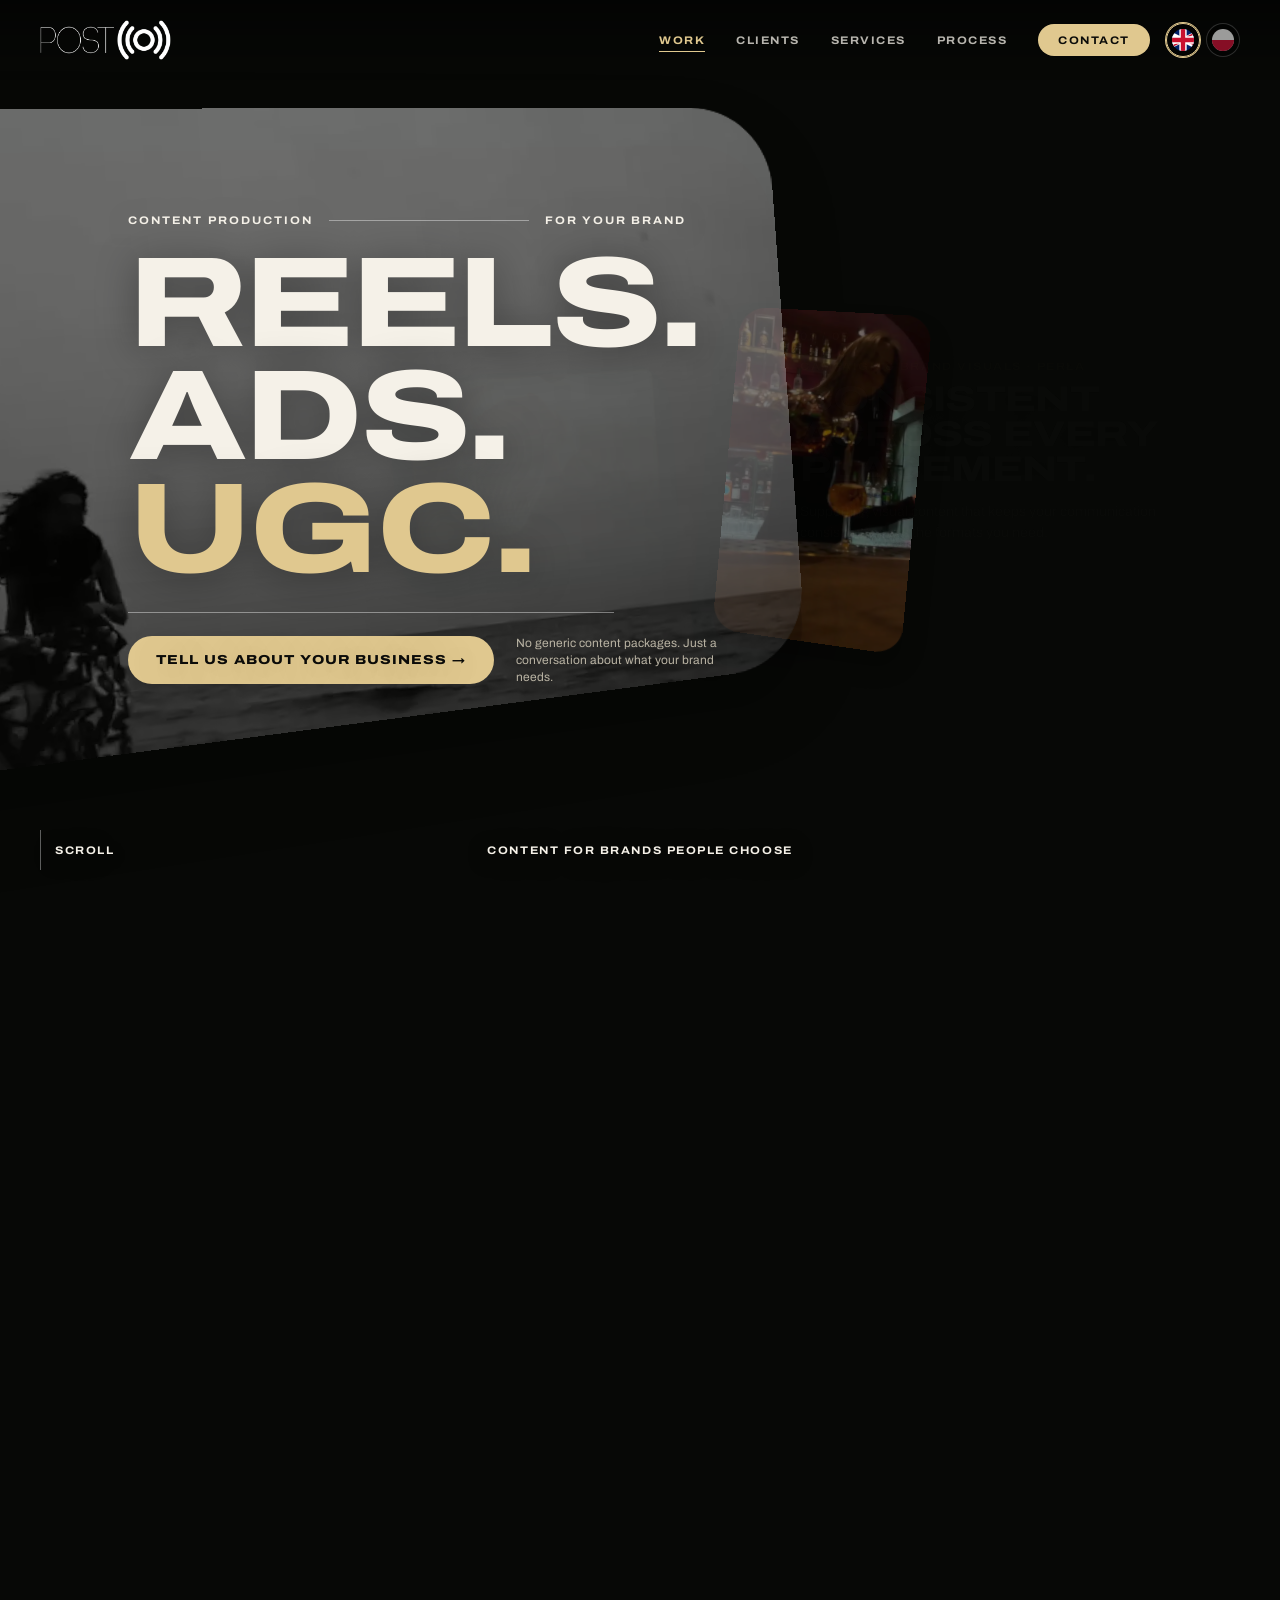
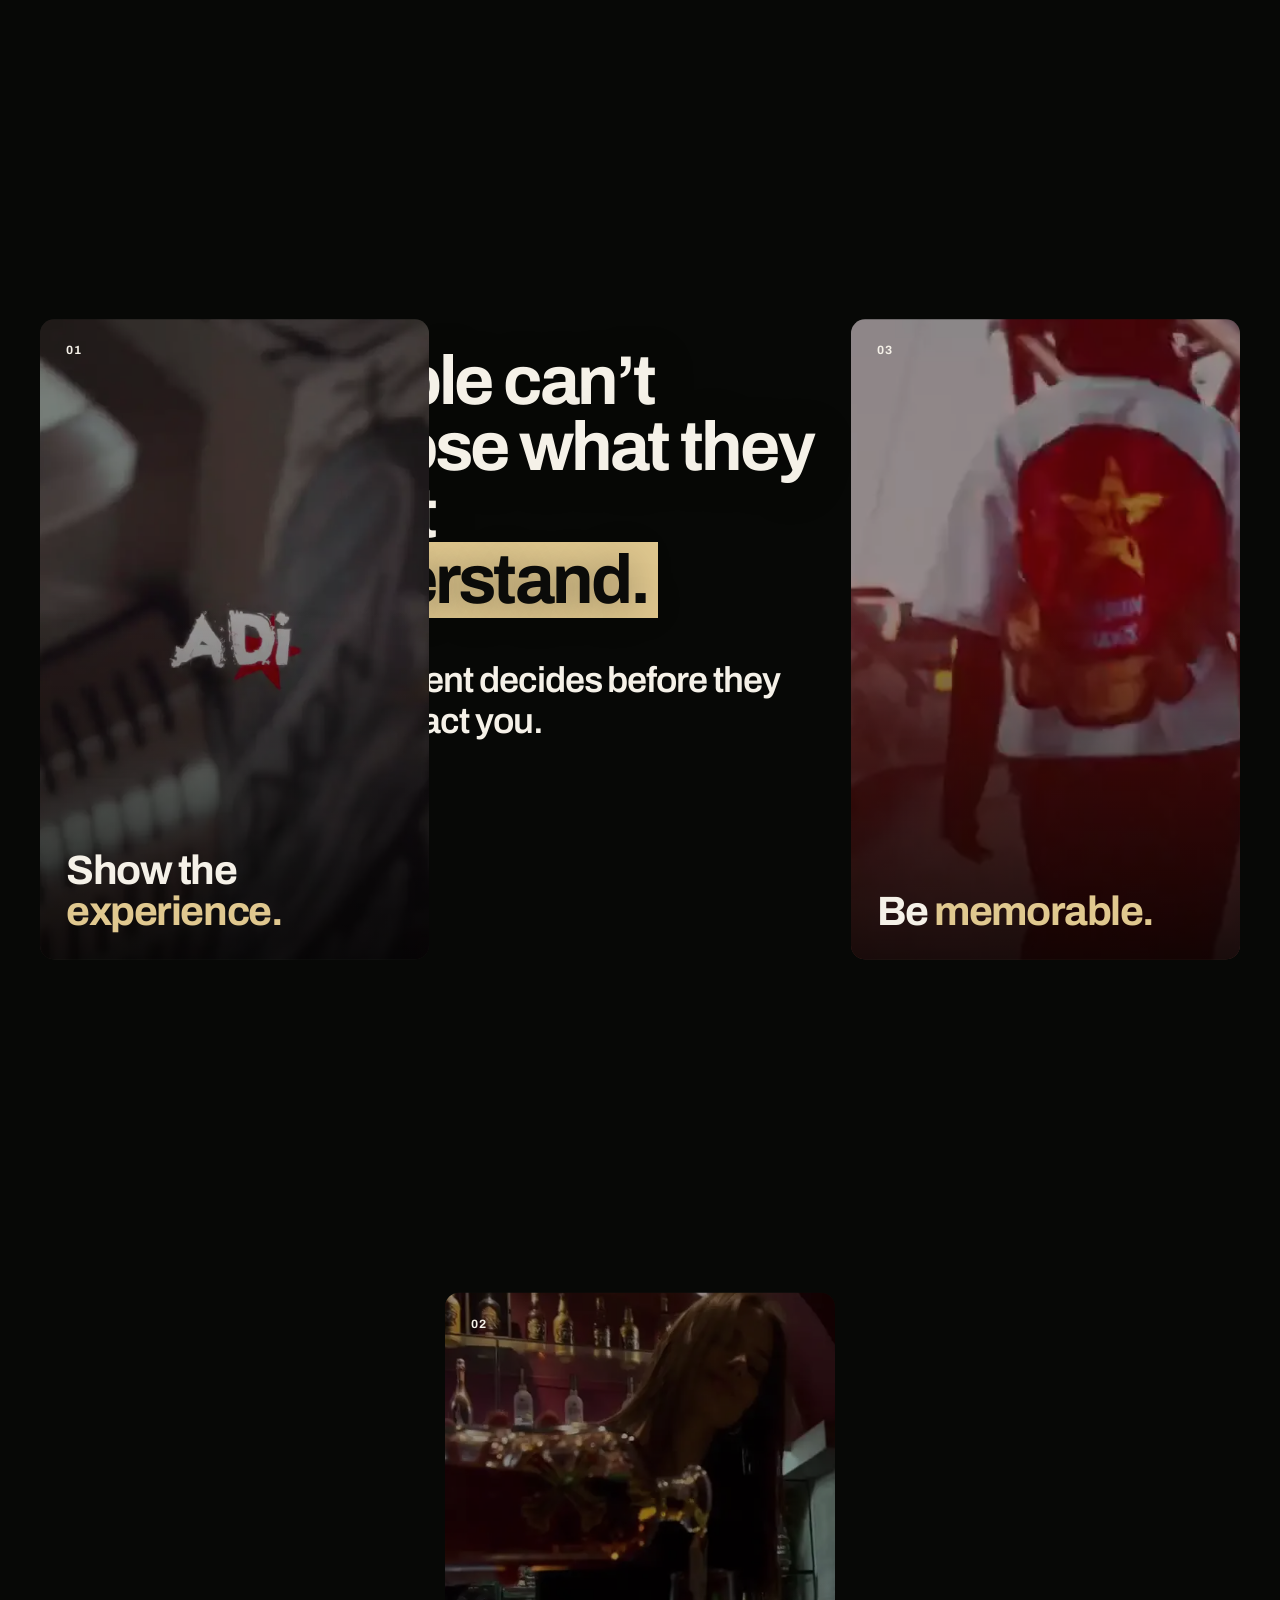
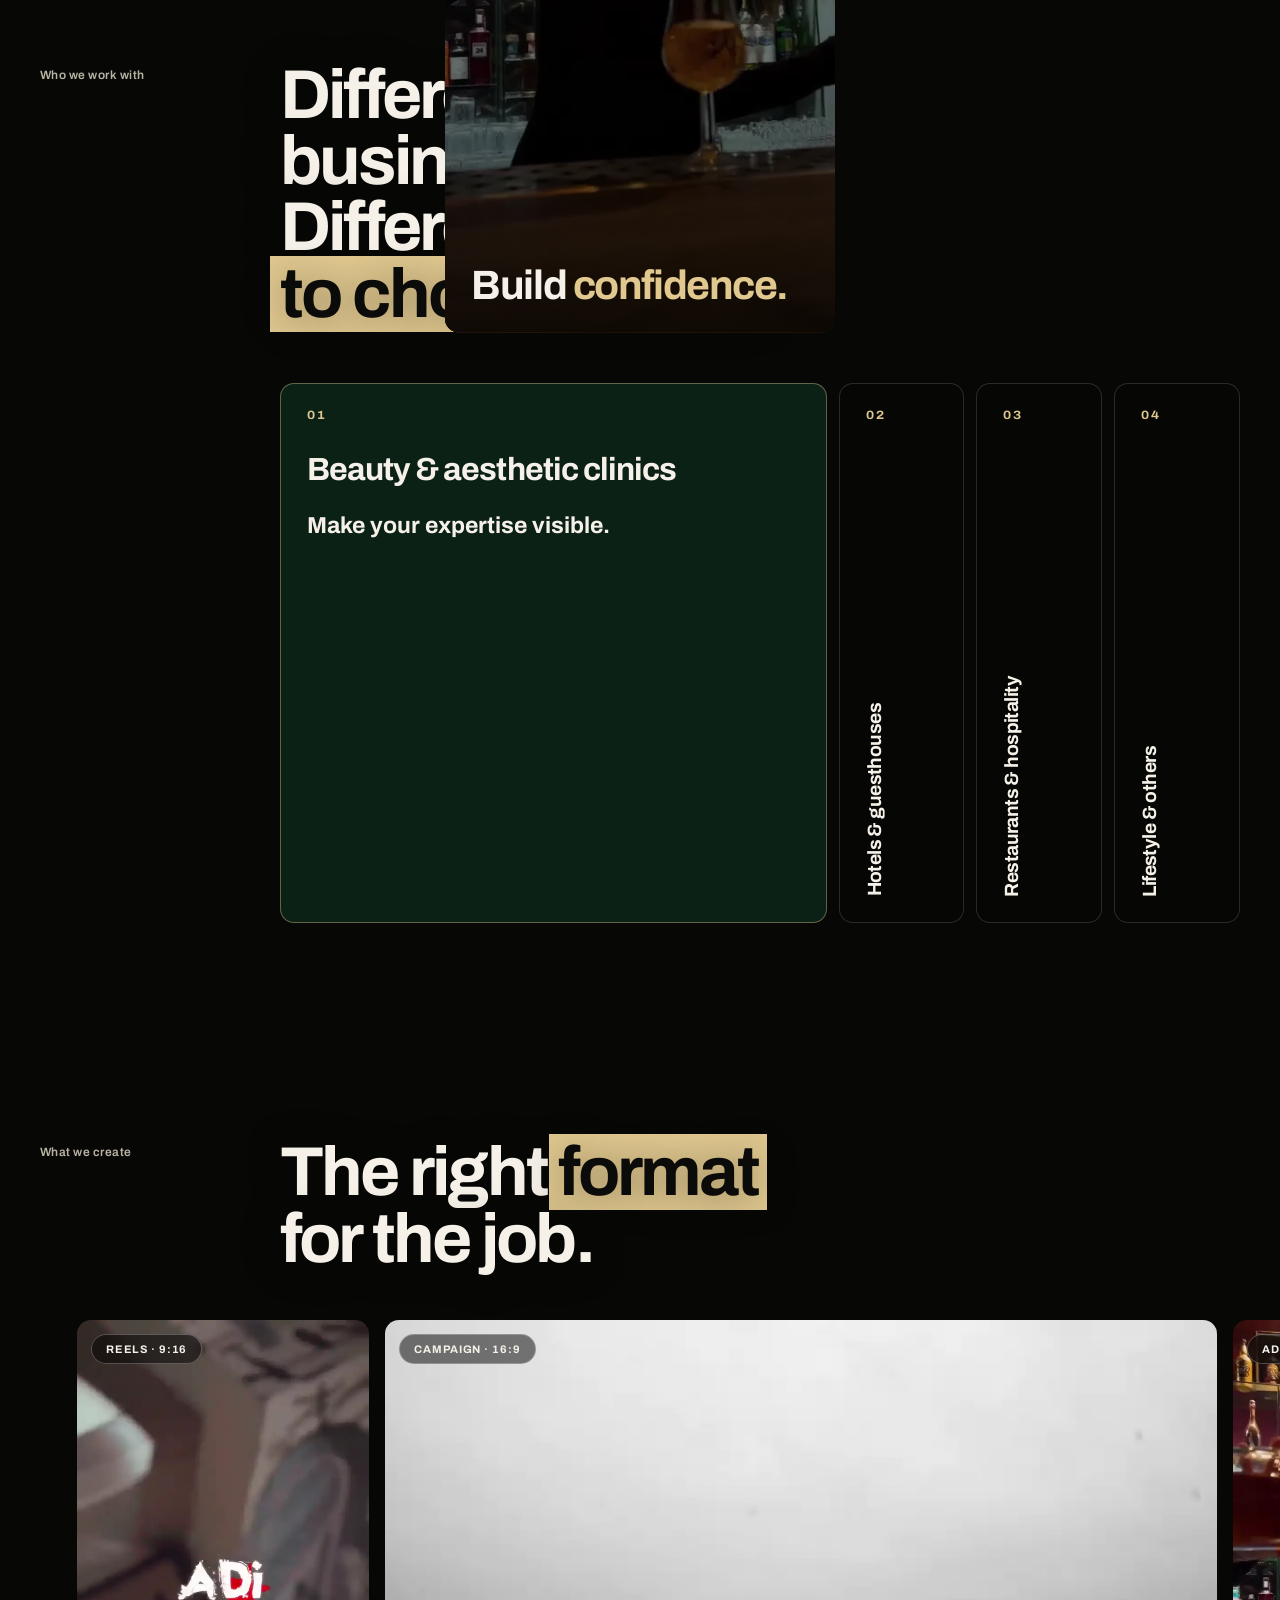
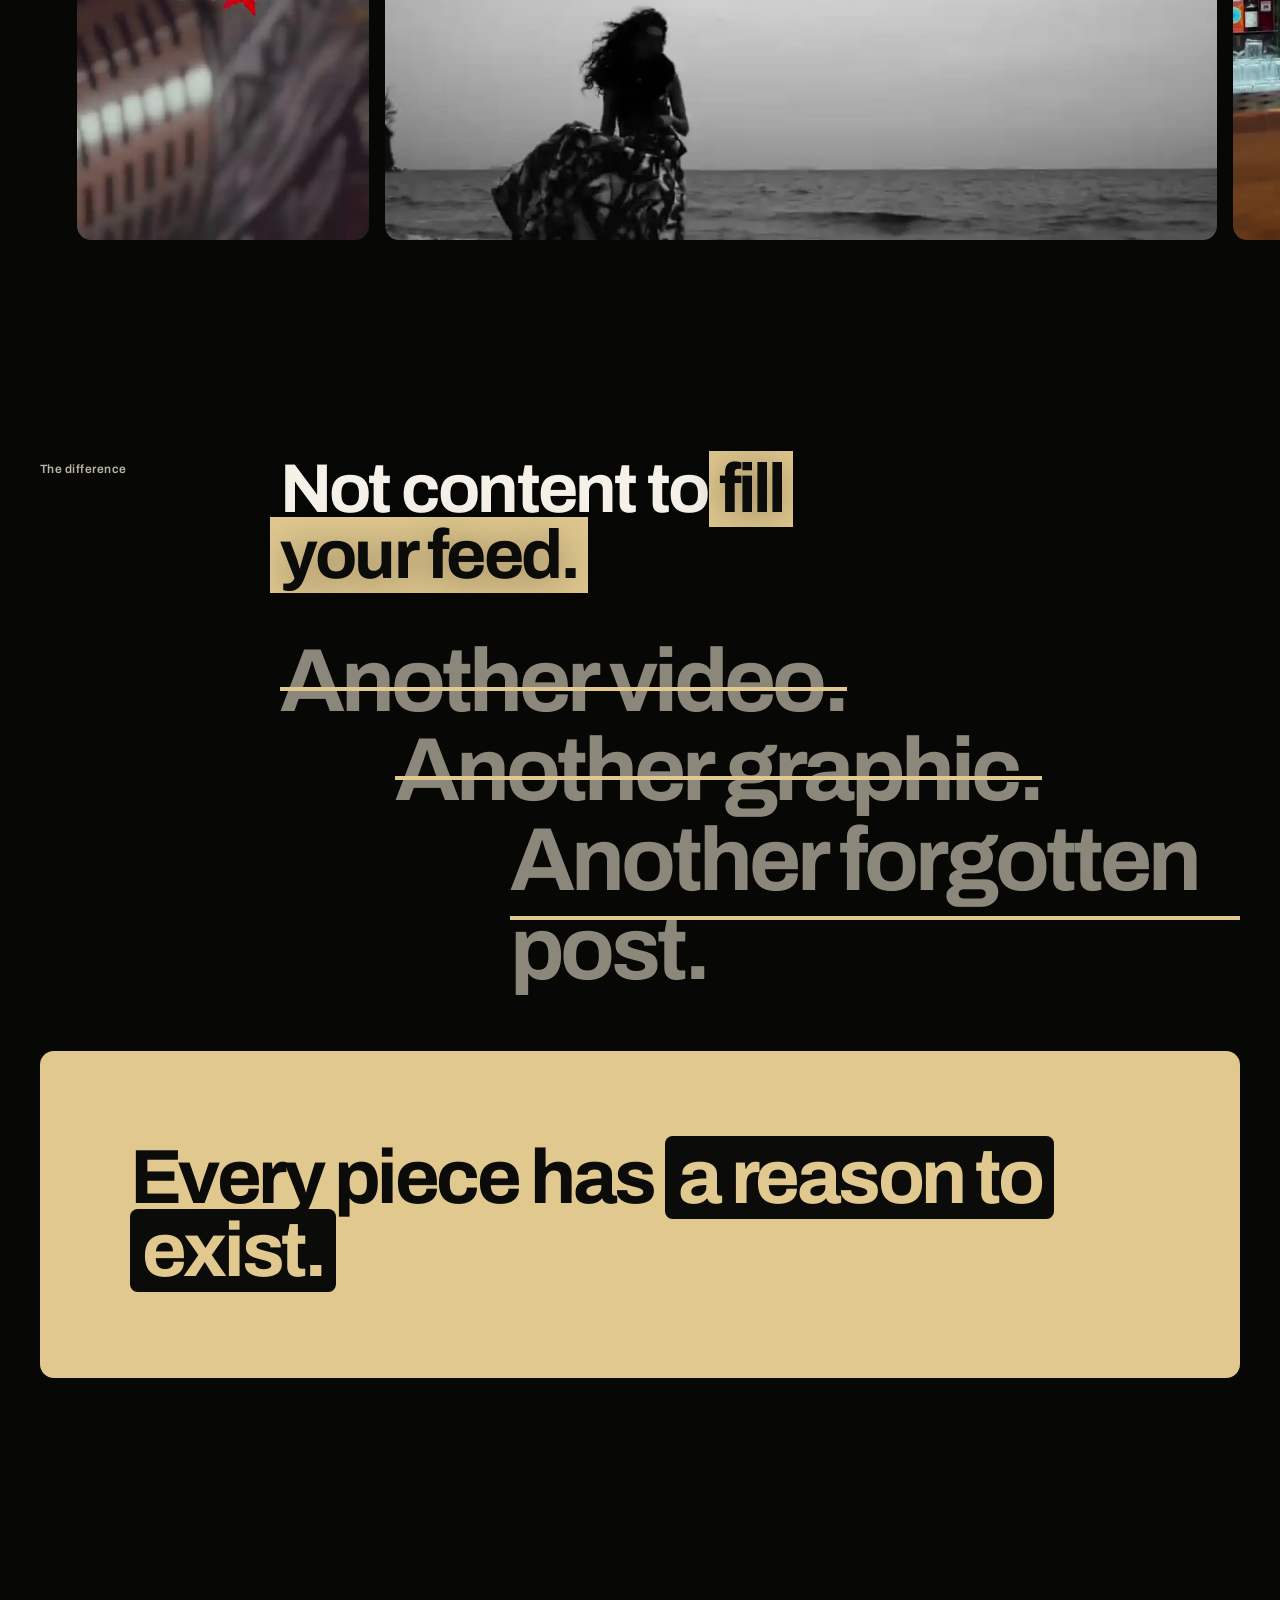
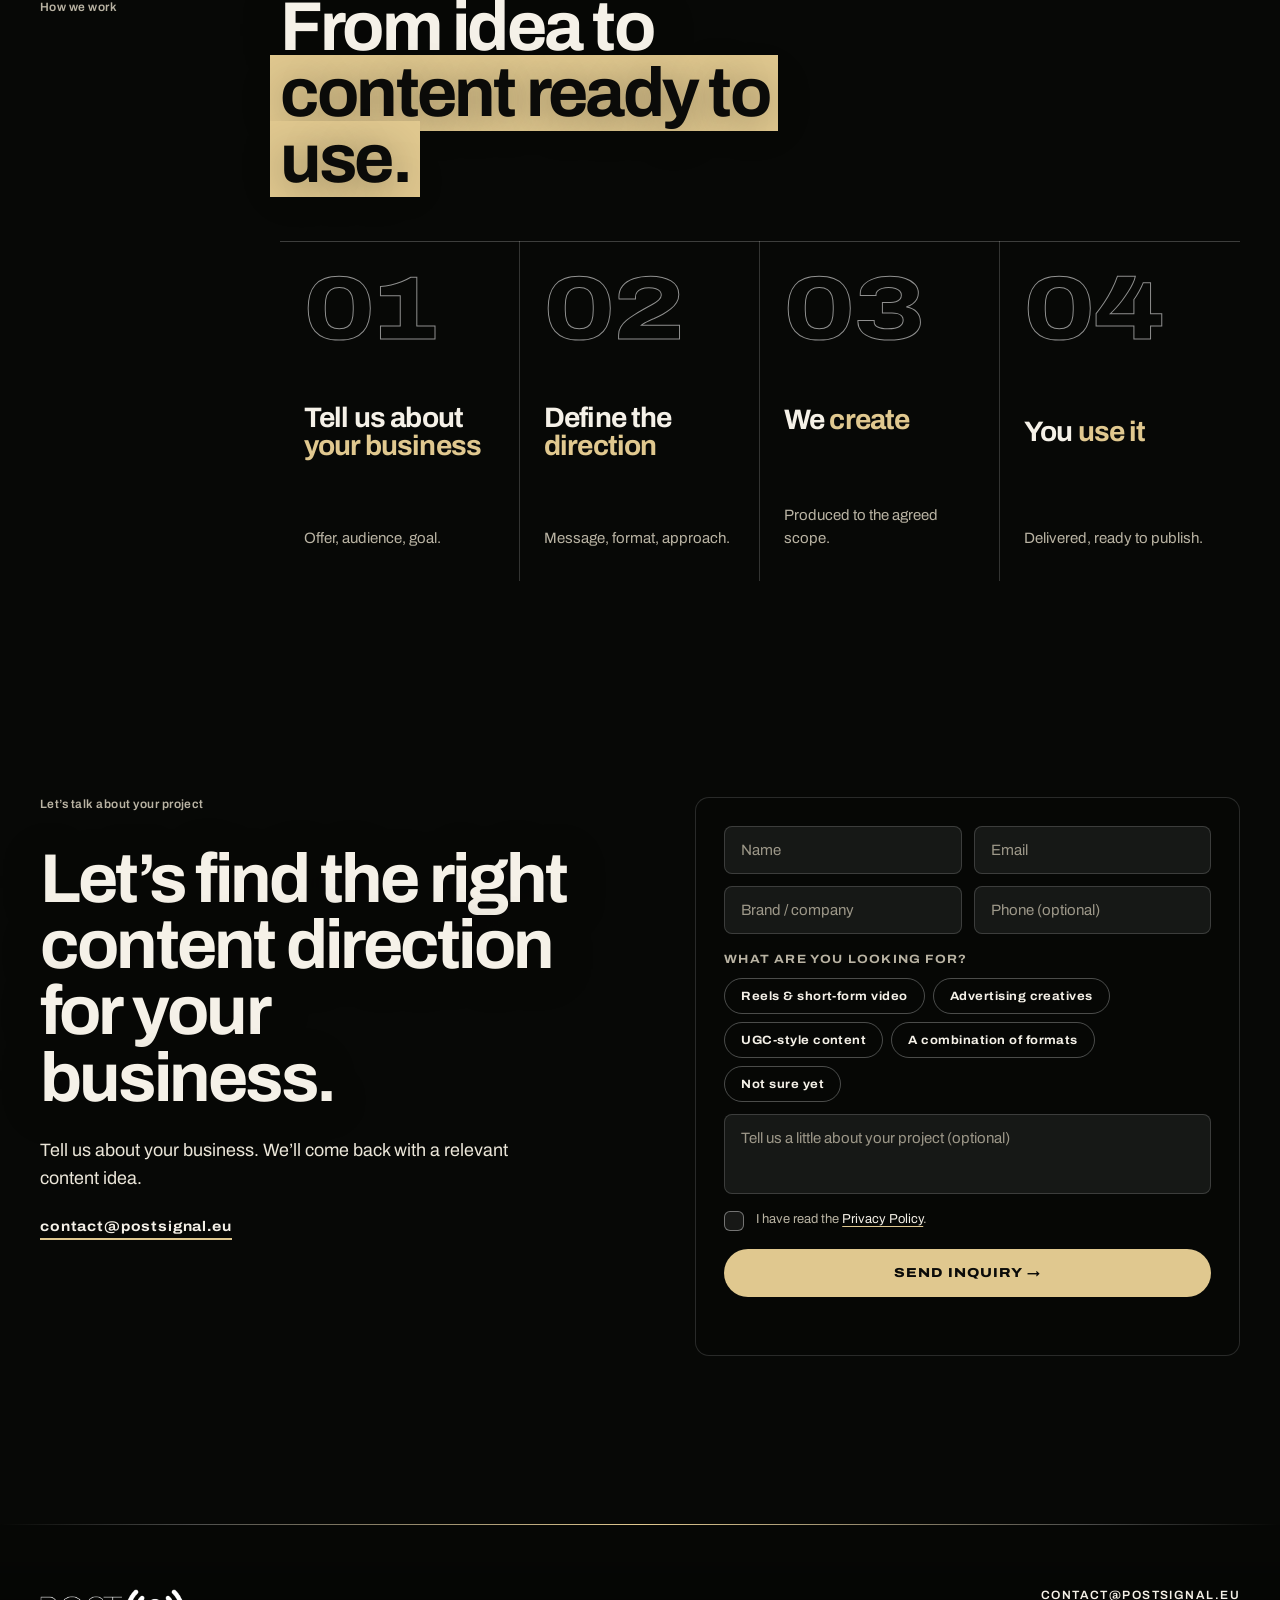
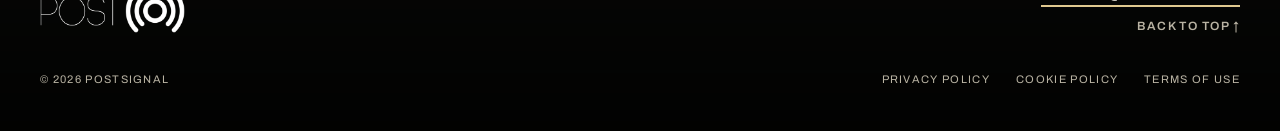
==== commit f7a72b74: "Update index.html" ====
--- a/index.html
+++ b/index.html
@@ -4,7 +4,7 @@
 <meta charset="utf-8">
 
 <script type="importmap">{"imports":{"three":"./js/vendor/three.module.min.js"}}</script>
-<meta name="viewport" content="width=device-width, initial-scale=1">
+<meta name="viewport" content="width=device-width, initial-scale=1, viewport-fit=cover">
 <title>PostSignal – Content that makes people choose you</title>
 <meta name="description" content="Reels, advertising creatives and UGC-style content for beauty brands, aesthetic clinics, hotels, guesthouses and restaurants.">
 <link rel="canonical" href="https://postsignal.eu/">
@@ -31,11 +31,12 @@
 <header class="ui">
   <a class="logo" href="./" data-nav="top" aria-label="PostSignal"><img src="assets/img/logo.png" alt="PostSignal"></a>
   <div class="hr">
-    <nav id="menu" aria-label="Main"><a href="#work" data-nav="work">Work</a><a href="#who" data-nav="who">Clients</a><a href="#create" data-nav="create">Services</a><a href="#how" data-nav="how">Process</a><a class="cta" href="#contact" data-nav="contact">Contact</a></nav>
+    <nav id="menu" aria-label="Main"><a href="#work" data-nav="work">Work</a><a href="#who" data-nav="who">Clients</a><a href="#create" data-nav="create">Services</a><a href="#how" data-nav="how">Process</a><a class="cta" href="#contact" data-nav="contact">Contact</a><div class="mlegal" aria-label="Legal"><a href="privacy-policy/">Privacy Policy</a><a href="cookie-policy/">Cookie Policy</a><a href="terms/">Terms of Use</a></div></nav>
     <div class="lang" role="group" aria-label="Language">
       <a href="./" hreflang="en" lang="en" class="on" aria-current="true" aria-label="English" title="English"><img src="assets/img/flag-gb.svg" alt="" width="22" height="22"></a>
       <a href="pl/" hreflang="pl" lang="pl" aria-label="Polski" title="Polski"><img src="assets/img/flag-pl.svg" alt="" width="22" height="22"></a>
     </div>
+    <button class="burger" id="burger" type="button" aria-label="Menu" aria-expanded="false" aria-controls="menu"><span></span><span></span></button>
   </div>
 </header>
 
@@ -128,6 +129,7 @@
       <label><input type="checkbox" name="topic" value="Not sure yet"><span>Not sure yet</span></label>
     </div>
     <textarea name="msg" rows="3" placeholder="Tell us a little about your project (optional)" aria-label="Project details, optional"></textarea>
+    <label class="consent"><input type="checkbox" name="consent" required><span>I have read the <a href="privacy-policy/" target="_blank" rel="noopener">Privacy Policy</a>.</span></label>
     <input class="hp" name="_hp" tabindex="-1" autocomplete="off" aria-hidden="true">
     <button type="submit" class="btn">Send inquiry →</button>
     <p id="fstatus" role="status"></p>
@@ -141,7 +143,7 @@
     <div><img src="assets/img/logo.png" alt="PostSignal" class="flogo"></div>
     <div class="fr"><a href="mailto:contact@postsignal.eu">contact@postsignal.eu</a><button type="button" id="totop">Back to top ↑</button></div>
   </div>
-  <p class="copy">© 2026 PostSignal</p>
+  <div class="fbottom"><p class="copy">© 2026 PostSignal</p><nav class="flinks" aria-label="Legal"><a href="privacy-policy/">Privacy Policy</a><a href="cookie-policy/">Cookie Policy</a><a href="terms/">Terms of Use</a></nav></div>
 </div></footer>
 
 <div id="cursor" aria-hidden="true"><span>Play</span></div>
--- a/css/style.css
+++ b/css/style.css
@@ -251,14 +251,12 @@
 
 
 /* ===== SECTIONS v4: video-led, minimal copy ===== */
-#content{counter-reset:s}
 .sec{padding:clamp(70px,12vh,140px) 0}
 .sec .wrap{border:0;padding:0;display:grid;grid-template-columns:minmax(120px,200px) 1fr;column-gap:40px}
 .sec .wrap>*{grid-column:2}
 .sec .wrap>.eyebrow{grid-column:1;grid-row:1/20;position:sticky;top:110px;align-self:start}
 .sec .wrap>.banner,.sec .wrap>.bleed,#contact .wrap>.cta-in,.sec .wrap>.reels{grid-column:1/-1}
 .eyebrow{font-stretch:100%;font-weight:600;font-size:12px;letter-spacing:.04em;text-transform:none;color:var(--mute)}
-.eyebrow::before{counter-increment:s;content:"(" counter(s,decimal-leading-zero) ")  ";color:var(--acc)}
 /* odstęp eyebrow -> nagłówek (v4 zerował margines H2, więc etykieta dotykała tytułu) */
 .eyebrow{display:block;margin:0 0 clamp(18px,2.4vw,32px);line-height:1.3}
 .sec .wrap>.eyebrow{margin-bottom:0;padding-top:.5em} /* desktop: etykieta w lewej kolumnie, wyrównana do góry H2 */
@@ -320,7 +318,7 @@
 @media(max-width:900px){
   .sec .wrap{grid-template-columns:1fr}.sec .wrap>*{grid-column:1}
   .sec .wrap>.eyebrow{position:static;grid-row:auto;margin-bottom:clamp(18px,4vw,26px);padding-top:0}
-  .reels{grid-template-columns:1fr}.vc{height:56vh}
+  .reels{grid-template-columns:1fr}.vc{height:56vh;translate:none}
   .steps{grid-template-columns:1fr 1fr}.step{min-height:240px;border-bottom:1px solid rgba(255,255,255,.18)}
   .strike p:nth-child(n){margin-left:0}
 }
@@ -344,3 +342,116 @@
 @keyframes sgp{0%{opacity:0;transform:scale(1)}14%{opacity:.5;transform:scale(1)}55%{opacity:0;transform:scale(1.2)}100%{opacity:0;transform:scale(1.2)}}
 @media(prefers-reduced-motion:reduce){.sg .w,.sg .p{animation:none;opacity:0}}
 @media(max-width:700px){.sg{width:84vw}}
+
+
+/* ===== v5: menu mobilne, responsywność, zgoda, linki prawne ===== */
+.burger{display:none}
+.mlegal{display:none}
+.consent{display:flex;align-items:flex-start;gap:12px;margin-top:4px;cursor:pointer;font-size:13px;line-height:1.45;color:var(--mute)}
+#form .consent input{appearance:none;-webkit-appearance:none;flex:none;width:20px;height:20px;margin-top:1px;padding:0;border-radius:6px;border:1px solid rgba(255,255,255,.4);background:rgba(255,255,255,.07);position:relative;cursor:pointer}
+#form .consent input:checked{background:var(--acc);border-color:var(--acc)}
+#form .consent input:checked::after{content:"";position:absolute;left:6px;top:2px;width:5px;height:10px;border:solid #0b0b09;border-width:0 2px 2px 0;transform:rotate(45deg)}
+#form .consent input:focus-visible{outline:2px solid var(--acc);outline-offset:2px}
+.consent a{color:var(--fg);text-decoration:underline;text-decoration-color:var(--acc);text-underline-offset:3px}
+.consent.invalid span{color:#ff7a6b}
+.consent.invalid input{border-color:#ff7a6b !important}
+.fbottom{display:flex;justify-content:space-between;align-items:center;gap:14px 30px;flex-wrap:wrap;margin-top:34px}
+.fbottom .copy{margin-top:0}
+.flinks{display:flex;flex-wrap:wrap;gap:8px 26px}
+.flinks a{color:var(--mute);text-decoration:none;font-size:11px;letter-spacing:.12em;text-transform:uppercase;padding:6px 0;transition:color .2s}
+.flinks a:hover,.flinks a:focus-visible{color:var(--acc)}
+html,body{overflow-x:clip}
+
+@media(max-width:980px){
+  header{padding:12px 20px;flex-wrap:nowrap;row-gap:0;min-height:64px}
+  header img{height:30px}
+  .hr{display:flex;gap:10px;margin-left:auto;position:static}
+  .lang,.burger{position:relative;z-index:3}
+  .lang a{width:36px;height:36px;padding:5px}
+  .burger{display:flex;flex-direction:column;justify-content:center;align-items:center;gap:6px;width:44px;height:44px;border-radius:50%;border:1px solid rgba(255,255,255,.28);background:rgba(0,0,0,.45);cursor:pointer;pointer-events:auto;padding:0}
+  .burger span{display:block;width:18px;height:2px;border-radius:2px;background:var(--fg);transition:transform .3s,opacity .2s}
+  body.menu-open .burger span:nth-child(1){transform:translateY(4px) rotate(45deg)}
+  body.menu-open .burger span:nth-child(2){transform:translateY(-4px) rotate(-45deg)}
+  .logo{position:relative;z-index:3}
+  nav#menu{position:fixed;inset:0;z-index:1;order:0;flex-basis:auto;flex-direction:column;align-items:flex-start;justify-content:center;gap:0;overflow-y:auto;padding:88px 28px calc(28px + env(safe-area-inset-bottom));background:rgba(7,8,6,.96);-webkit-backdrop-filter:blur(18px);backdrop-filter:blur(18px);opacity:0;visibility:hidden;transition:opacity .3s,visibility 0s .3s;pointer-events:auto}
+  body.menu-open nav#menu{opacity:1;visibility:visible;transition:opacity .3s}
+  body.menu-open{overflow:hidden}
+  body.menu-open header{z-index:25}
+  body.menu-open #talk{opacity:0;pointer-events:none}
+  nav#menu a{font-stretch:100%;font-weight:700;font-size:clamp(28px,8.5vw,44px);letter-spacing:-.03em;text-transform:none;opacity:1;padding:12px 0;width:100%;border-bottom:1px solid rgba(255,255,255,.12)}
+  nav#menu a::after{display:none}
+  nav#menu a.on{color:var(--acc)}
+  nav#menu a.cta{width:auto;margin-top:26px;border:0;padding:16px 30px;font-stretch:118%;font-weight:800;font-size:13px;letter-spacing:.08em;text-transform:uppercase}
+  nav#menu a.cta.on{color:#0b0b09}
+  .mlegal{display:flex;flex-wrap:wrap;gap:6px 22px;margin-top:34px}
+  nav#menu .mlegal a{font-stretch:100%;font-weight:600;font-size:12px;letter-spacing:.1em;text-transform:uppercase;color:var(--mute);width:auto;border:0;padding:8px 0}
+  header::before{opacity:1;background:rgba(7,8,6,.72)}
+  .sec{scroll-margin-top:72px}
+}
+
+@media(max-width:640px){
+  header{padding:10px 16px}
+  /* hero */
+  #hero{padding:64px 20px 0;justify-content:center}
+  .hero-meta{font-size:10px;letter-spacing:.14em;gap:12px;margin-bottom:16px}
+  .hero-meta i,.hero-meta span:last-child{display:none}
+  #hero h1{font-size:clamp(44px,15.5vw,76px)}
+  .rule{width:46vw;margin-top:20px}
+  .hero-act{margin-top:20px}
+  .hero-act .btn{width:100%;max-width:340px;text-align:center;padding:16px 20px;font-size:12px;line-height:1.3}
+  .hero-foot{left:20px;right:20px;bottom:calc(22px + env(safe-area-inset-bottom))}
+  .btn{font-size:12px;padding:15px 22px}
+  /* przycisk kontakt */
+  #talk{right:16px;left:auto;bottom:calc(16px + env(safe-area-inset-bottom));gap:0;padding:6px;font-size:0;letter-spacing:0;box-shadow:0 6px 24px rgba(0,0,0,.45)}
+  #talk .dot{width:46px;height:46px;font-size:18px}
+  #talk .dot::before{animation-name:ping-s}
+  @keyframes ping-s{from{transform:scale(1);opacity:.8}to{transform:scale(1.45);opacity:0}}
+  /* opis przy karcie 3D */
+  #cap{left:0;right:0;bottom:0;width:auto;padding:70px 20px calc(86px + env(safe-area-inset-bottom));background:linear-gradient(transparent,rgba(0,0,0,.78) 55%)}
+  #cap h2{font-size:clamp(22px,7vw,30px)}
+  #cap p{font-size:13px;line-height:1.45}
+  .idx{margin-bottom:12px}
+  /* sekcje */
+  .sec{padding:clamp(48px,9vh,72px) 0}
+  .wrap{width:calc(100% - 40px)}
+  .h2{font-size:clamp(32px,10.4vw,48px);max-width:none;margin-bottom:32px;letter-spacing:-.035em}
+  .words{font-size:clamp(21px,6.4vw,28px);max-width:none}
+  .reels{margin-top:40px;gap:12px}
+  .vc{height:min(68vh,520px);padding:20px}
+  .vc .k{left:20px;top:18px}
+  .vc h3{font-size:clamp(26px,8vw,36px)}
+  .fan{min-height:0}
+  .pan{height:68px}
+  .vt{left:54px;top:22px;font-size:16px}
+  .pn{left:20px;top:22px}
+  .pan.open{min-height:340px}
+  .pan-body{padding:64px 20px 24px}
+  .tile2{height:min(54vh,420px)}
+  .bleed .track{padding:0 20px}
+  .strike{margin-bottom:36px}
+  .strike p{font-size:clamp(28px,9.2vw,44px)}
+  .banner{padding:32px 22px;font-size:clamp(28px,8.6vw,44px);border-radius:12px}
+  .steps{grid-template-columns:1fr}
+  .step{min-height:0;gap:26px;padding:22px 4px;border-right:0}
+  .sn{font-size:clamp(52px,16vw,72px)}
+  .step h3{font-size:24px}
+  .cta-in{gap:28px}
+  .mail{font-size:13px;word-break:break-all}
+  #form{padding:18px}
+  #form input,#form textarea{font-size:16px} /* iOS: brak automatycznego zoomu */
+  .chips span{padding:9px 14px}
+  /* footer */
+  .site-foot{padding:48px 0 calc(32px + 64px + env(safe-area-inset-bottom))}
+  .fgrid{align-items:flex-start;flex-direction:column;gap:22px}
+  .fr{align-items:flex-start}
+  .fbottom{flex-direction:column;align-items:flex-start;margin-top:28px}
+}
+@media(max-width:380px){
+  nav#menu a{font-size:27px}
+  #hero h1{font-size:clamp(40px,15vw,60px)}
+}
+@media(max-height:560px) and (orientation:landscape){
+  #hero{padding-top:70px}#hero h1{font-size:clamp(34px,11vh,64px)}
+  .hero-foot{display:none}
+  nav#menu{justify-content:flex-start}
+}
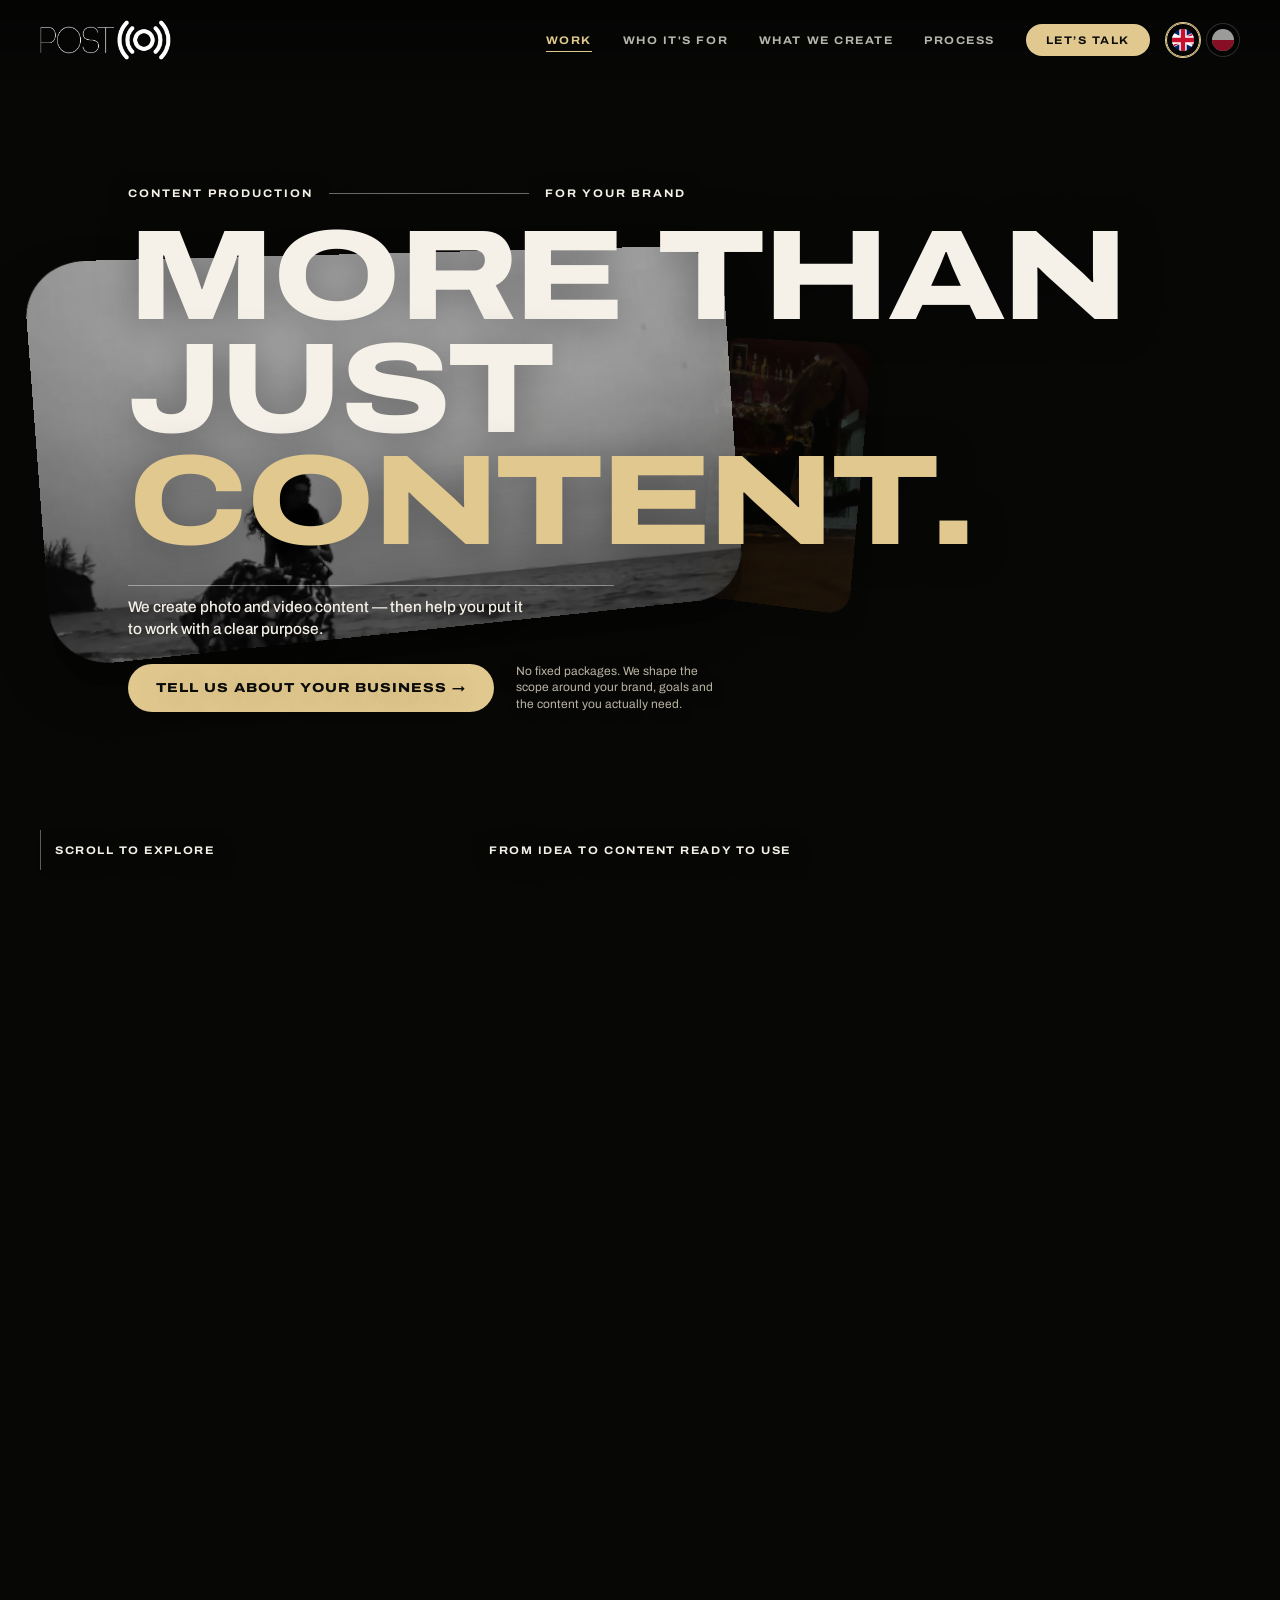
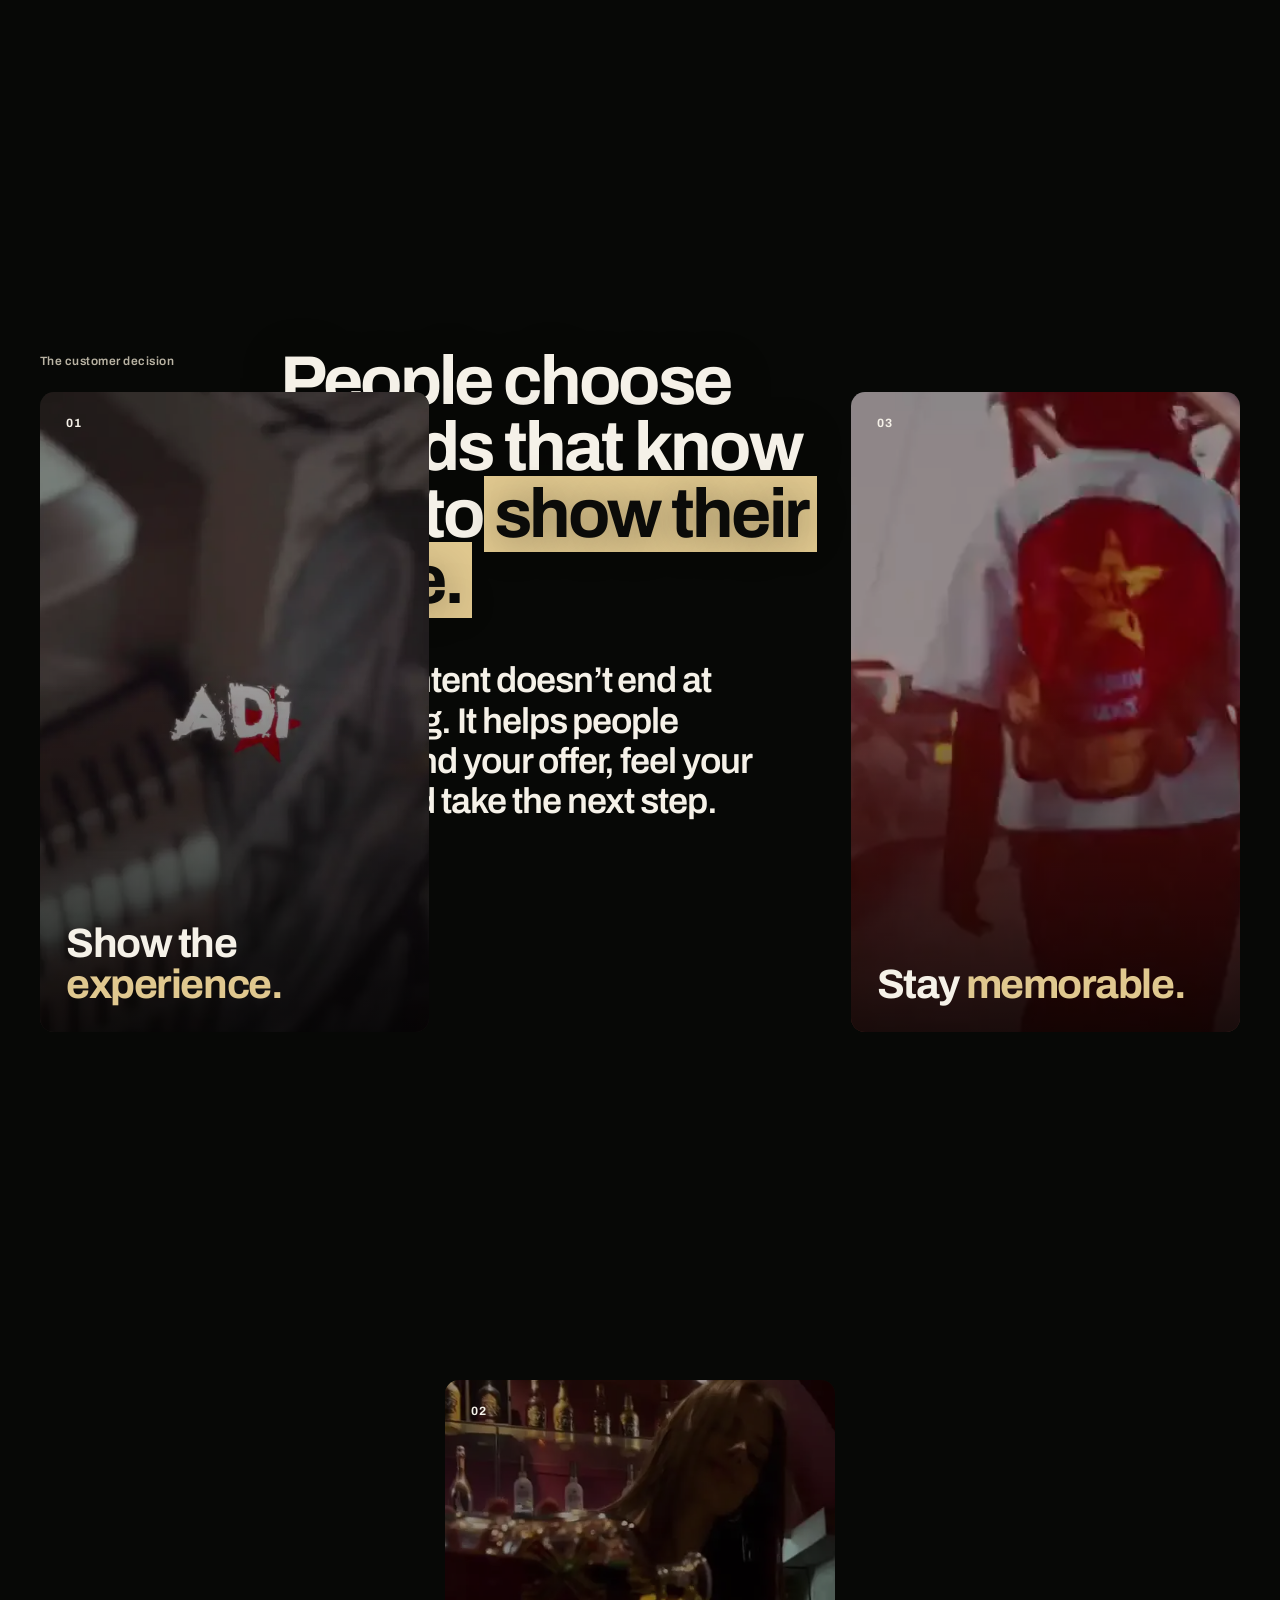
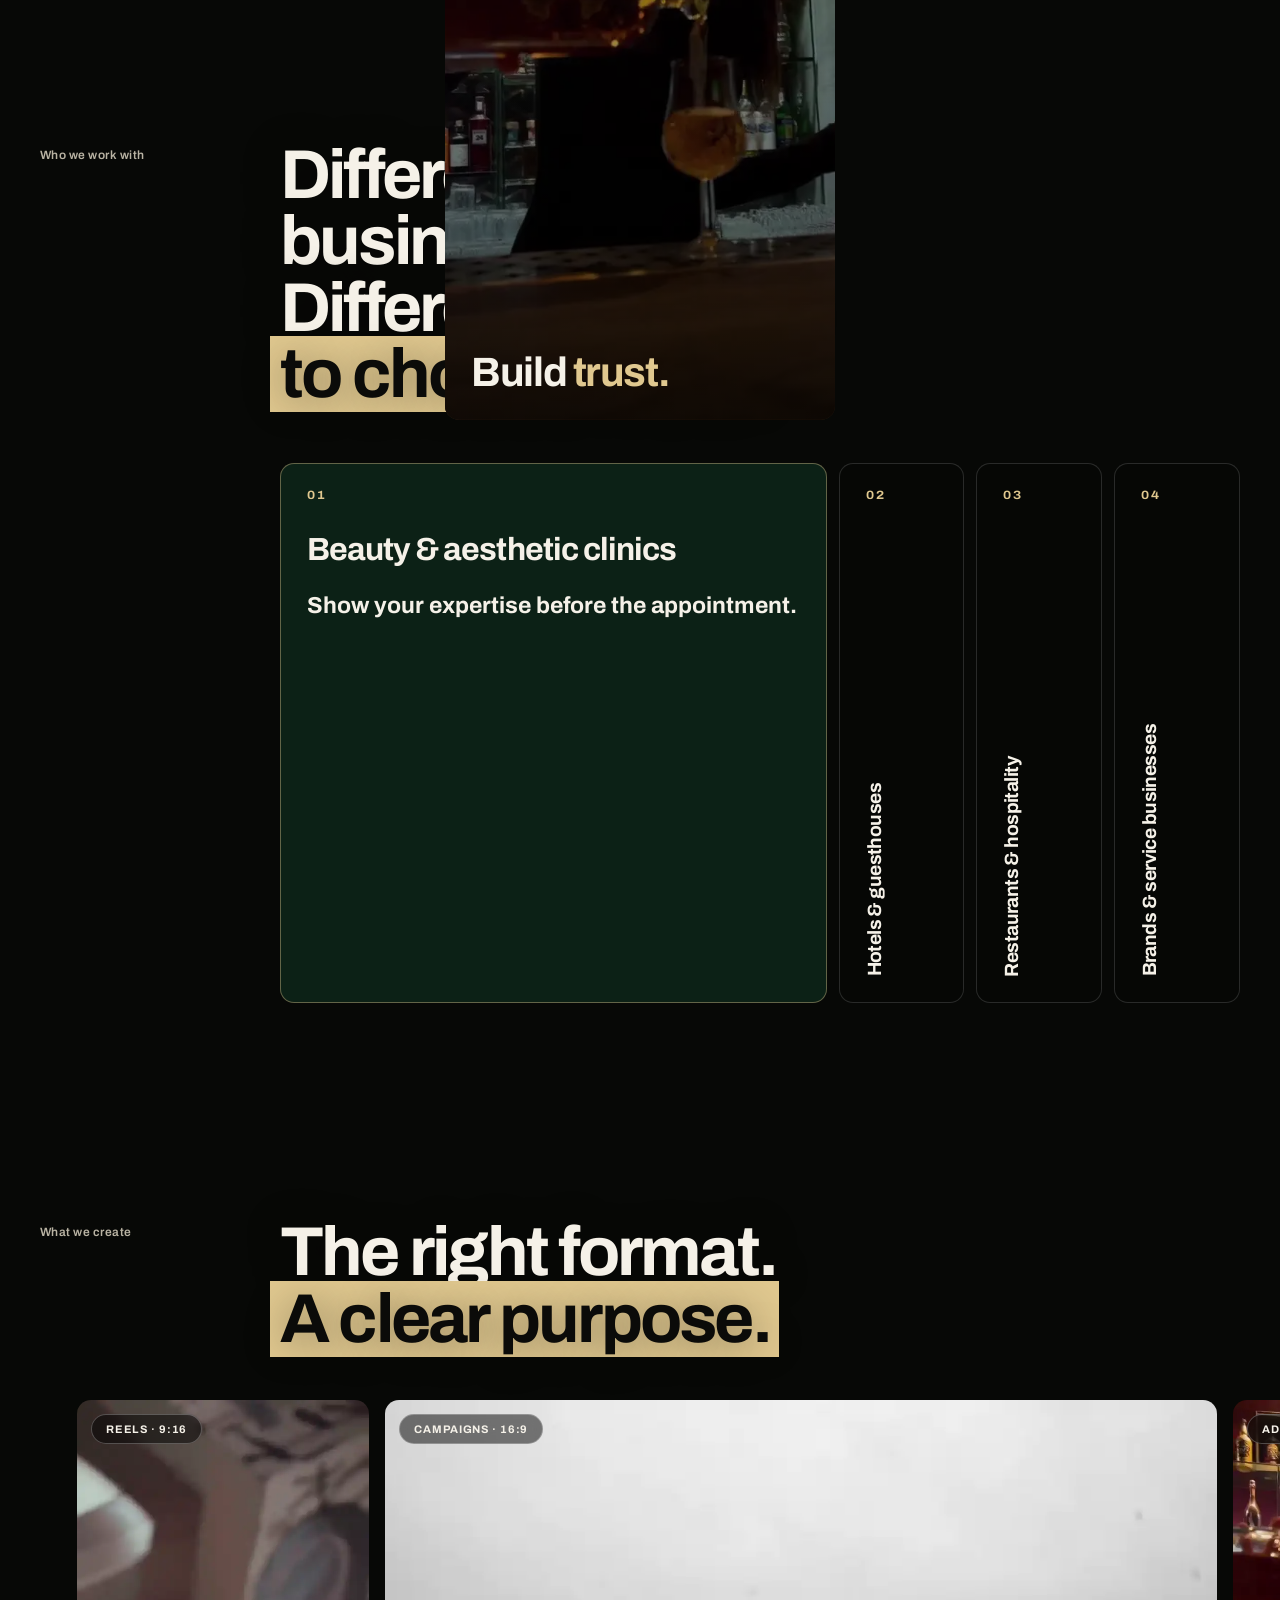
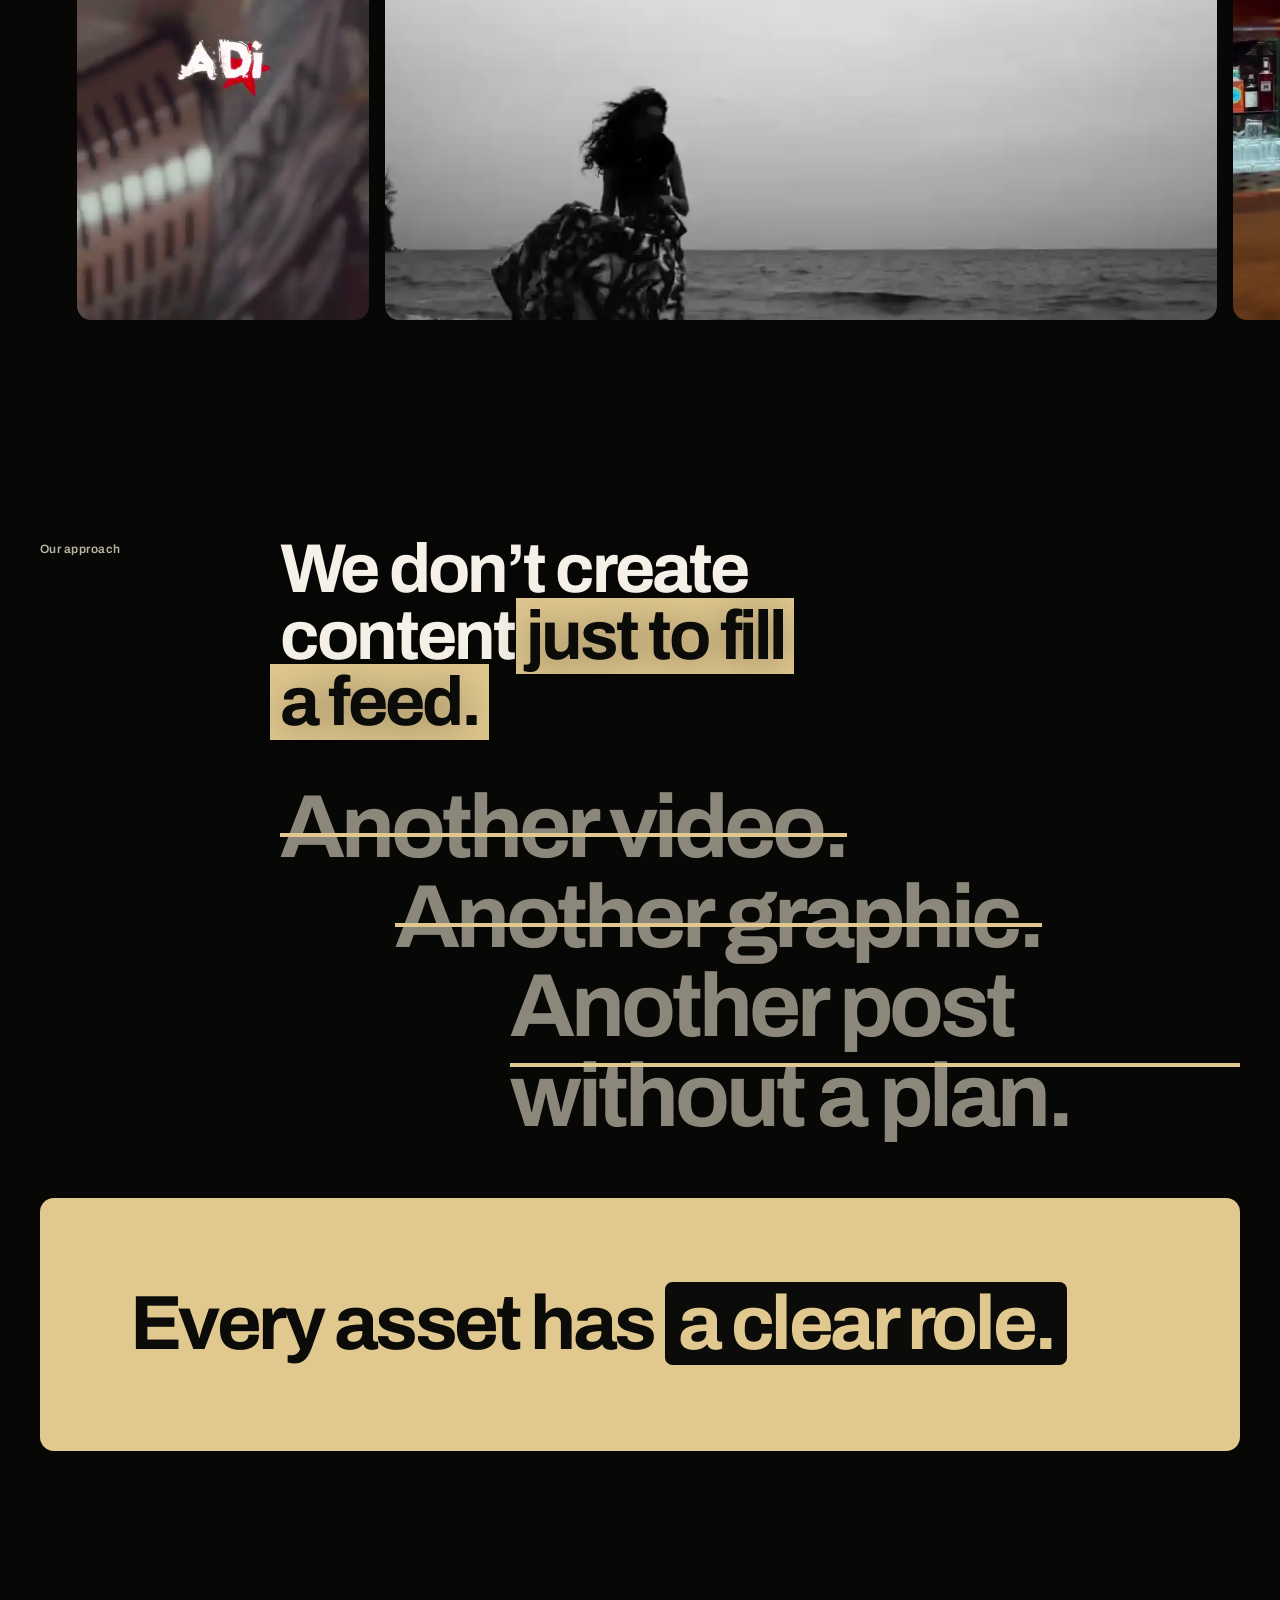
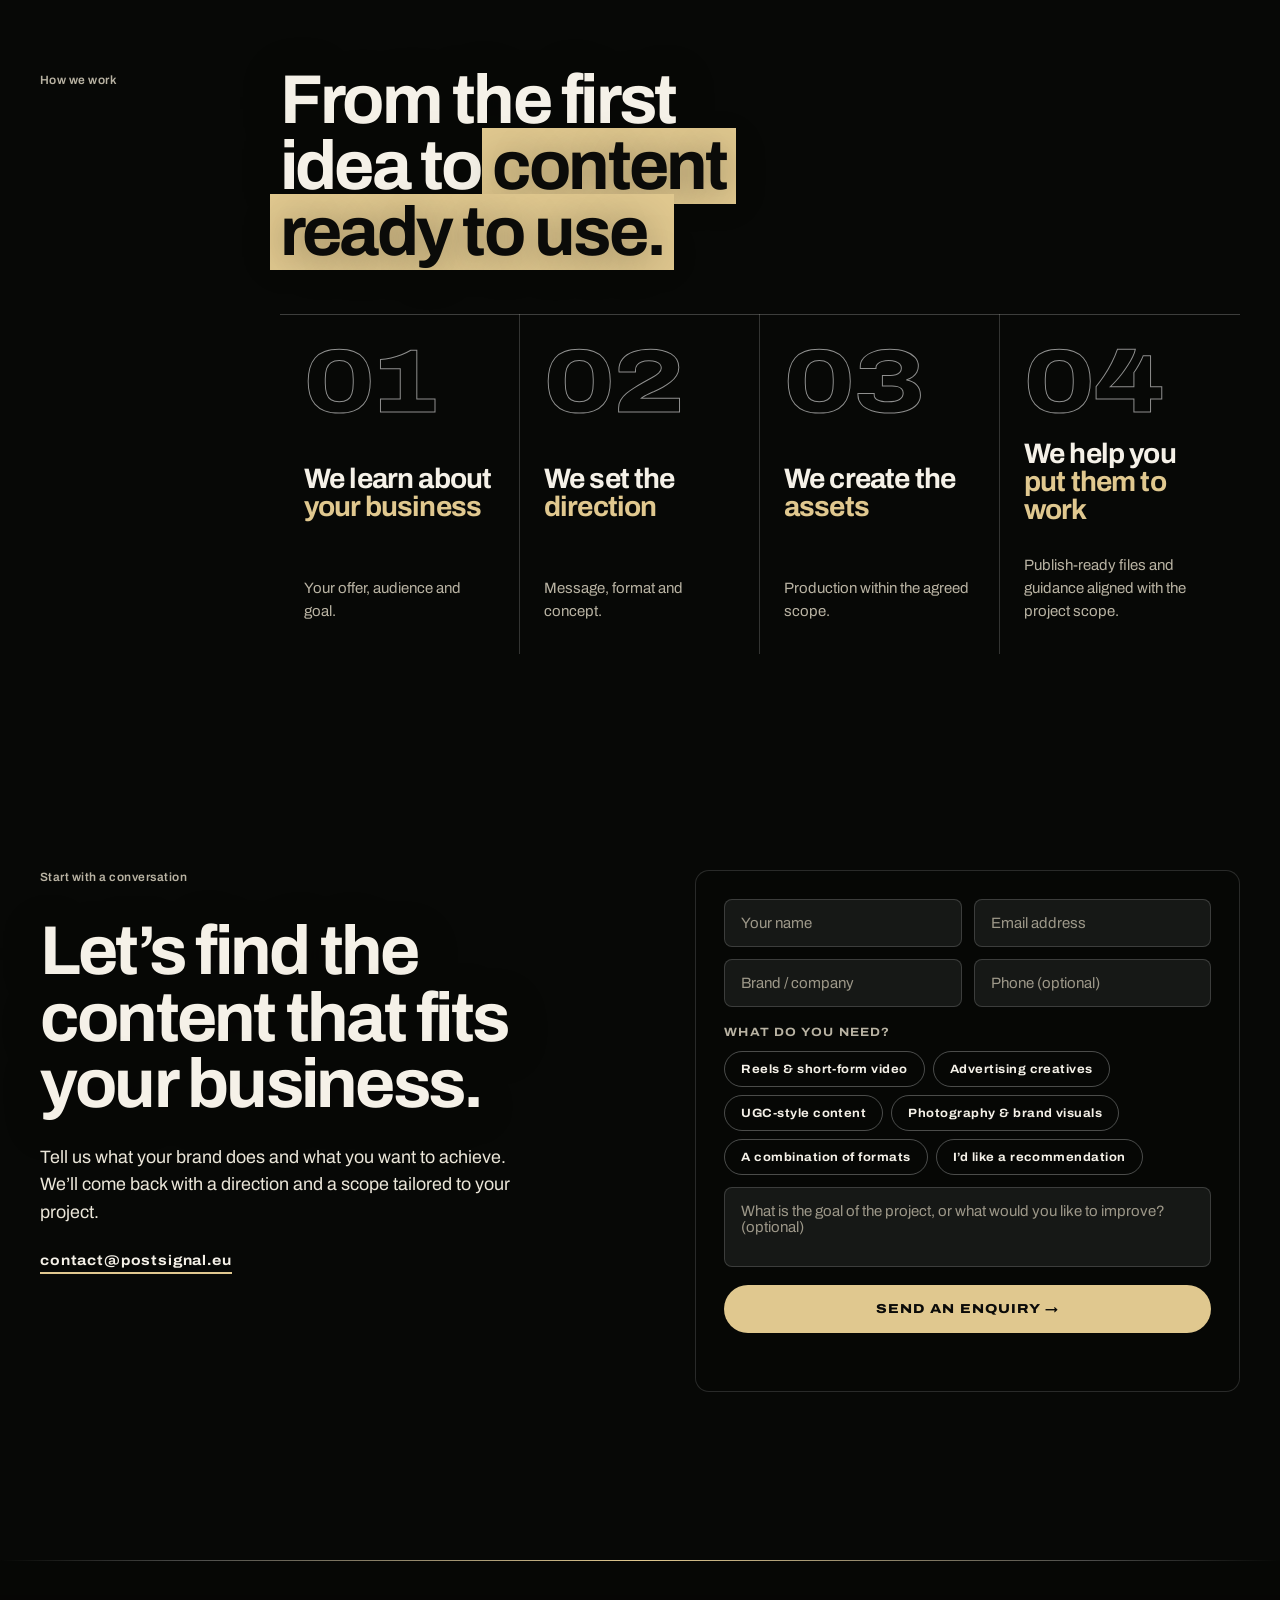
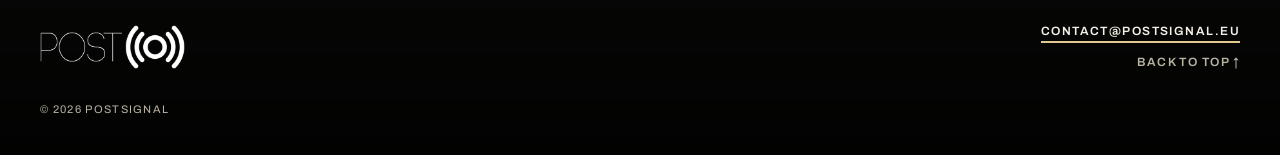
==== commit 4f1cc9a4: "Update index.html" ====
--- a/index.html
+++ b/index.html
@@ -1,154 +1,126 @@
 <!DOCTYPE html>
-<html lang="en">
+<html lang="en" data-base="">
 <head>
 <meta charset="utf-8">
-
 <script type="importmap">{"imports":{"three":"./js/vendor/three.module.min.js"}}</script>
-<meta name="viewport" content="width=device-width, initial-scale=1, viewport-fit=cover">
-<title>PostSignal – Content that makes people choose you</title>
-<meta name="description" content="Reels, advertising creatives and UGC-style content for beauty brands, aesthetic clinics, hotels, guesthouses and restaurants.">
+<meta name="viewport" content="width=device-width, initial-scale=1">
+<title>PostSignal — Content with purpose. Made to work.</title>
+<meta name="description" content="We create Reels, advertising creatives and photo-video content for beauty brands, aesthetic clinics, hotels and restaurants — from concept to a practical plan for using it.">
 <link rel="canonical" href="https://postsignal.eu/">
 <link rel="alternate" hreflang="en" href="https://postsignal.eu/">
 <link rel="alternate" hreflang="pl" href="https://postsignal.eu/pl/">
 <link rel="alternate" hreflang="x-default" href="https://postsignal.eu/">
 <meta property="og:type" content="website">
 <meta property="og:site_name" content="PostSignal">
-<meta property="og:title" content="PostSignal – Content that makes people choose you">
-<meta property="og:description" content="Reels, advertising creatives and UGC-style content for beauty brands, aesthetic clinics, hotels, guesthouses and restaurants.">
+<meta property="og:title" content="PostSignal — Content with purpose. Made to work.">
+<meta property="og:description" content="We create Reels, advertising creatives and photo-video content for beauty brands, aesthetic clinics, hotels and restaurants — from concept to a practical plan for using it.">
 <meta property="og:url" content="https://postsignal.eu/">
 <meta property="og:locale" content="en_GB"><meta property="og:locale:alternate" content="pl_PL">
 <script>document.documentElement.classList.add('js')</script>
 <link rel="preconnect" href="https://fonts.googleapis.com"><link rel="preconnect" href="https://fonts.gstatic.com" crossorigin>
 <link href="https://fonts.googleapis.com/css2?family=Archivo:wdth,wght@62..125,100..900&display=swap" rel="stylesheet">
-<link rel="modulepreload" href="./js/vendor/three.module.min.js"><link rel="stylesheet" href="css/style.css?v=20261022">
+<link rel="modulepreload" href="./js/vendor/three.module.min.js"><link rel="stylesheet" href="./css/style.css?v=20261022">
 </head>
 <body>
-<video id="bgv" src="assets/video/bg.mp4" poster="assets/video/bg-poster.webp" autoplay muted loop playsinline preload="auto"></video>
+<video id="bgv" src="./assets/video/bg.mp4" poster="./assets/video/bg-poster.webp" autoplay muted loop playsinline preload="auto"></video>
 <canvas id="gl"></canvas>
 <div id="sigil" aria-hidden="true"><div class="sg" id="sg"><i class="b"></i><i class="w w0"></i><i class="w w1"></i><i class="w w2"></i><i class="p p1"></i><i class="p p2"></i><i class="g"></i></div></div>
 <div id="bar"></div>
-
 <header class="ui">
-  <a class="logo" href="./" data-nav="top" aria-label="PostSignal"><img src="assets/img/logo.png" alt="PostSignal"></a>
+  <a class="logo" href="./" data-nav="top" aria-label="PostSignal"><img src="./assets/img/logo.png" alt="PostSignal"></a>
   <div class="hr">
-    <nav id="menu" aria-label="Main"><a href="#work" data-nav="work">Work</a><a href="#who" data-nav="who">Clients</a><a href="#create" data-nav="create">Services</a><a href="#how" data-nav="how">Process</a><a class="cta" href="#contact" data-nav="contact">Contact</a><div class="mlegal" aria-label="Legal"><a href="privacy-policy/">Privacy Policy</a><a href="cookie-policy/">Cookie Policy</a><a href="terms/">Terms of Use</a></div></nav>
+    <nav id="menu" aria-label="Main navigation"><a href="#work" data-nav="work">Work</a><a href="#who" data-nav="who">Who it's for</a><a href="#create" data-nav="create">What we create</a><a href="#how" data-nav="how">Process</a><a class="cta" href="#contact" data-nav="contact">Let’s talk</a></nav>
     <div class="lang" role="group" aria-label="Language">
-      <a href="./" hreflang="en" lang="en" class="on" aria-current="true" aria-label="English" title="English"><img src="assets/img/flag-gb.svg" alt="" width="22" height="22"></a>
-      <a href="pl/" hreflang="pl" lang="pl" aria-label="Polski" title="Polski"><img src="assets/img/flag-pl.svg" alt="" width="22" height="22"></a>
+      <a href="./" hreflang="en" lang="en" class="on" aria-current="true" aria-label="English" title="English"><img src="./assets/img/flag-gb.svg" alt="" width="22" height="22"></a>
+      <a href="./pl/" hreflang="pl" lang="pl" aria-label="Polski" title="Polski"><img src="./assets/img/flag-pl.svg" alt="" width="22" height="22"></a>
     </div>
-    <button class="burger" id="burger" type="button" aria-label="Menu" aria-expanded="false" aria-controls="menu"><span></span><span></span></button>
   </div>
 </header>
-
 <div id="hero" class="ui">
   <div class="hero-meta"><span>Content production</span><i></i><span>For your brand</span></div>
-  <h1>
-    <span class="ln">Reels.</span>
-    <span class="ln">Ads.</span>
-    <span class="ln acc">UGC.</span>
-  </h1>
+  <h1><span class="ln">More than</span><span class="ln">just</span><span class="ln acc">content.</span></h1>
   <div class="rule"></div>
-  <div class="hero-act"><a class="btn" href="#contact" data-goto="contact">Tell us about your business →</a><span class="note">No generic content packages. Just a conversation about what your brand needs.</span></div>
-  <div class="hero-foot"><span class="scroll"><i></i>Scroll</span><span>Content for brands people choose</span><span></span></div>
+  <p class="sub">We create photo and video content — then help you put it to work with a clear purpose.</p>
+  <div class="hero-act"><a class="btn" href="#contact" data-goto="contact">Tell us about your business →</a><span class="note">No fixed packages. We shape the scope around your brand, goals and the content you actually need.</span></div>
+  <div class="hero-foot"><span class="scroll"><i></i>Scroll to explore</span><span>From idea to content ready to use</span><span></span></div>
 </div>
-
 <div id="cap" class="ui"><div class="idx"><span id="c-idx"></span><i></i></div><div class="tag" id="c-tag"></div><h2 id="c-title"></h2><p id="c-desc"></p><span class="res" id="c-res"></span></div>
-
-<button id="talk" type="button" aria-label="Skip to contact">Let’s talk<span class="dot" aria-hidden="true">↓</span></button>
-
+<button id="talk" type="button" aria-label="Go to contact">Let’s talk<span class="dot" aria-hidden="true">↓</span></button>
 <div id="spacer"></div>
-
 <main id="content">
-
 <section class="sec" id="decision"><div class="wrap">
   <p class="eyebrow" data-r>The customer decision</p>
-  <h2 class="h2" data-r>People can’t choose what they don’t <em>understand.</em></h2>
-  <p class="words" data-words>Your content decides before they ever contact you.</p>
+  <h2 class="h2" data-r>People choose brands that know how to <em>show their value.</em></h2>
+  <p class="words" data-words>Good content doesn’t end at publishing. It helps people understand your offer, feel your brand and take the next step.</p>
   <div class="reels">
-    <article class="vc" data-r data-par="1"><video poster="assets/work/pop2up-poster.webp" data-src="assets/work/pop2up-preview.mp4" muted loop playsinline preload="none"></video><span class="k">01</span><h3>Show the <em>experience.</em></h3></article>
-    <article class="vc" data-r data-par="-1"><video poster="assets/work/mozaika-poster.webp" data-src="assets/work/mozaika-preview.mp4" muted loop playsinline preload="none"></video><span class="k">02</span><h3>Build <em>confidence.</em></h3></article>
-    <article class="vc" data-r data-par="1"><video poster="assets/work/notseen-poster.webp" data-src="assets/work/notseen-preview.mp4" muted loop playsinline preload="none"></video><span class="k">03</span><h3>Be <em>memorable.</em></h3></article>
+    <article class="vc" data-r data-par="1"><video poster="./assets/work/pop2up-poster.webp" data-src="./assets/work/pop2up-preview.mp4" muted loop playsinline preload="none"></video><span class="k">01</span><h3>Show the <em>experience.</em></h3></article>
+    <article class="vc" data-r data-par="-1"><video poster="./assets/work/mozaika-poster.webp" data-src="./assets/work/mozaika-preview.mp4" muted loop playsinline preload="none"></video><span class="k">02</span><h3>Build <em>trust.</em></h3></article>
+    <article class="vc" data-r data-par="1"><video poster="./assets/work/notseen-poster.webp" data-src="./assets/work/notseen-preview.mp4" muted loop playsinline preload="none"></video><span class="k">03</span><h3>Stay <em>memorable.</em></h3></article>
   </div>
 </div></section>
-
 <section class="sec" id="who"><div class="wrap">
   <p class="eyebrow" data-r>Who we work with</p>
-  <h2 class="h2" data-r>Different businesses. Different <em>reasons to choose</em> them.</h2>
+  <h2 class="h2" data-r>Different businesses. Different <em>reasons to choose them.</em></h2>
   <div class="fan" data-r>
-    <article class="pan" tabindex="0"><span class="pn">01</span><span class="vt">Beauty &amp; aesthetic clinics</span>
-      <div class="pan-body"><h3>Beauty &amp; aesthetic clinics</h3><p class="subh">Make your expertise visible.</p><p>Show your treatments, your approach, your team and the details that help potential clients understand your services and feel more confident about booking.</p><p class="ideas"><b>Content ideas</b>Treatment explainers, specialist-led videos, clinic tours, service-focused Reels and advertising creatives.</p></div></article>
-    <article class="pan" tabindex="0"><span class="pn">02</span><span class="vt">Hotels &amp; guesthouses</span>
-      <div class="pan-body"><h3>Hotels &amp; guesthouses</h3><p class="subh">Help guests picture their stay before they book.</p><p>Show the rooms, atmosphere, location, amenities and small details that make your property worth choosing over another option.</p><p class="ideas"><b>Content ideas</b>Room tours, property walkthroughs, guest-experience videos, seasonal offers and destination content.</p></div></article>
-    <article class="pan" tabindex="0"><span class="pn">03</span><span class="vt">Restaurants &amp; hospitality</span>
-      <div class="pan-body"><h3>Restaurants &amp; hospitality</h3><p class="subh">Give people a reason to come in.</p><p>Show the food, the atmosphere, the preparation and the experience behind your place — not just another photo of a dish.</p><p class="ideas"><b>Content ideas</b>Food-focused Reels, kitchen footage, signature dishes, venue atmosphere and promotional creatives.</p></div></article>
-    <article class="pan" tabindex="0"><span class="pn">04</span><span class="vt">Lifestyle &amp; others</span>
-      <div class="pan-body"><h3>Beauty brands &amp; other customer-facing businesses</h3><p class="subh">Show what makes your brand worth trying.</p><p>We develop visual content around your products, services and customer experience, tailored to your audience and the way they discover and evaluate brands.</p></div></article>
+    <article class="pan" tabindex="0"><span class="pn">01</span><span class="vt">Beauty & aesthetic clinics</span><div class="pan-body"><h3>Beauty & aesthetic clinics</h3><p class="subh">Show your expertise before the appointment.</p><p>Present treatments, your team and your approach in a way that helps people understand your offer and feel more confident.</p><p class="ideas"><b>Content ideas</b>Clinic visits, specialist-led explainers, service Reels and advertising creatives.</p></div></article>
+    <article class="pan" tabindex="0"><span class="pn">02</span><span class="vt">Hotels & guesthouses</span><div class="pan-body"><h3>Hotels & guesthouses</h3><p class="subh">Let guests picture the stay before they book.</p><p>Show the rooms, atmosphere, location and details that make the guest experience worth choosing.</p><p class="ideas"><b>Content ideas</b>Property films, room showcases, guest experiences, seasonal offers and local highlights.</p></div></article>
+    <article class="pan" tabindex="0"><span class="pn">03</span><span class="vt">Restaurants & hospitality</span><div class="pan-body"><h3>Restaurants & hospitality</h3><p class="subh">Show people what makes the place worth visiting.</p><p>Capture the food, atmosphere and character of your venue — not just another shot of a dish.</p><p class="ideas"><b>Content ideas</b>Food Reels, behind-the-scenes kitchen footage, signature dishes, venue atmosphere and promotional creatives.</p></div></article>
+    <article class="pan" tabindex="0"><span class="pn">04</span><span class="vt">Brands & service businesses</span><div class="pan-body"><h3>Brands & service businesses</h3><p class="subh">Turn what makes you different into visuals.</p><p>We create content shaped around your product, service, audience and how people discover brands.</p></div></article>
   </div>
 </div></section>
-
 <section class="sec" id="create"><div class="wrap">
   <p class="eyebrow" data-r>What we create</p>
-  <h2 class="h2" data-r>The right <em>format</em> for the job.</h2>
-  <div class="bleed"><div class="track"><div class="tile2 p"><video poster="assets/work/pop2up-poster.webp" data-src="assets/work/pop2up-preview.mp4" muted loop playsinline preload="none"></video><span class="chip">Reels · 9:16</span></div><div class="tile2 l"><video poster="assets/work/perla-poster.webp" data-src="assets/work/perla-preview.mp4" muted loop playsinline preload="none"></video><span class="chip">Campaign · 16:9</span></div><div class="tile2 p"><video poster="assets/work/mozaika-poster.webp" data-src="assets/work/mozaika-preview.mp4" muted loop playsinline preload="none"></video><span class="chip">Ads</span></div><div class="tile2 l"><video poster="assets/work/video43-poster.webp" data-src="assets/work/video43-preview.mp4" muted loop playsinline preload="none"></video><span class="chip">Brand visuals · 4:3</span></div><div class="tile2 p"><video poster="assets/work/notseen-poster.webp" data-src="assets/work/notseen-preview.mp4" muted loop playsinline preload="none"></video><span class="chip">UGC-style</span></div></div></div>
+  <h2 class="h2" data-r>The right format. <em>A clear purpose.</em></h2>
+  <div class="bleed"><div class="track"><div class="tile2 p"><video poster="./assets/work/pop2up-poster.webp" data-src="./assets/work/pop2up-preview.mp4" muted loop playsinline preload="none"></video><span class="chip">Reels · 9:16</span></div><div class="tile2 l"><video poster="./assets/work/perla-poster.webp" data-src="./assets/work/perla-preview.mp4" muted loop playsinline preload="none"></video><span class="chip">Campaigns · 16:9</span></div><div class="tile2 p"><video poster="./assets/work/mozaika-poster.webp" data-src="./assets/work/mozaika-preview.mp4" muted loop playsinline preload="none"></video><span class="chip">Ad creatives</span></div><div class="tile2 l"><video poster="./assets/work/video43-poster.webp" data-src="./assets/work/video43-preview.mp4" muted loop playsinline preload="none"></video><span class="chip">Photography & brand visuals</span></div><div class="tile2 p"><video poster="./assets/work/notseen-poster.webp" data-src="./assets/work/notseen-preview.mp4" muted loop playsinline preload="none"></video><span class="chip">UGC-style content</span></div></div></div>
 </div></section>
-
 <section class="sec" id="difference"><div class="wrap">
-  <p class="eyebrow" data-r>The difference</p>
-  <h2 class="h2" data-r>Not content to <em>fill your feed.</em></h2>
-  <div class="strike"><p data-r>Another video.</p><p data-r>Another graphic.</p><p data-r>Another forgotten post.</p></div>
-  <p class="banner" data-r>Every piece has <em>a reason to exist.</em></p>
+  <p class="eyebrow" data-r>Our approach</p>
+  <h2 class="h2" data-r>We don’t create content <em>just to fill a feed.</em></h2>
+  <div class="strike"><p data-r>Another video.</p><p data-r>Another graphic.</p><p data-r>Another post without a plan.</p></div>
+  <p class="banner" data-r>Every asset has <em>a clear role.</em></p>
 </div></section>
-
 <section class="sec" id="how"><div class="wrap">
   <p class="eyebrow" data-r>How we work</p>
-  <h2 class="h2" data-r>From idea to <em>content ready to use.</em></h2>
+  <h2 class="h2" data-r>From the first idea to <em>content ready to use.</em></h2>
   <div class="tl"><div class="steps">
-    <article class="step"><span class="sn">01</span><h3>Tell us about <em>your business</em></h3><p>Offer, audience, goal.</p></article>
-    <article class="step"><span class="sn">02</span><h3>Define the <em>direction</em></h3><p>Message, format, approach.</p></article>
-    <article class="step"><span class="sn">03</span><h3>We <em>create</em></h3><p>Produced to the agreed scope.</p></article>
-    <article class="step"><span class="sn">04</span><h3>You <em>use it</em></h3><p>Delivered, ready to publish.</p></article>
+    <article class="step"><span class="sn">01</span><h3>We learn about <em>your business</em></h3><p>Your offer, audience and goal.</p></article>
+    <article class="step"><span class="sn">02</span><h3>We set the <em>direction</em></h3><p>Message, format and concept.</p></article>
+    <article class="step"><span class="sn">03</span><h3>We create the <em>assets</em></h3><p>Production within the agreed scope.</p></article>
+    <article class="step"><span class="sn">04</span><h3>We help you <em>put them to work</em></h3><p>Publish-ready files and guidance aligned with the project scope.</p></article>
   </div></div>
 </div></section>
-
 <section class="sec" id="contact"><div class="wrap"><div class="cta-in">
   <div class="cta-l" data-r>
-    <p class="eyebrow">Let’s talk about your project</p>
-    <h2 class="h2">Let’s find the right <em>content direction</em> for your business.</h2>
-    <p class="body">Tell us about your business. We’ll come back with a relevant content idea.</p>
+    <p class="eyebrow">Start with a conversation</p>
+    <h2 class="h2">Let’s find the content that fits <em>your business.</em></h2>
+    <p class="body">Tell us what your brand does and what you want to achieve. We’ll come back with a direction and a scope tailored to your project.</p>
     <a class="mail" href="mailto:contact@postsignal.eu">contact@postsignal.eu</a>
   </div>
   <form id="form" novalidate data-r>
-    <div class="row"><input name="name" placeholder="Name" aria-label="Name" autocomplete="name" required><input name="email" type="email" placeholder="Email" aria-label="Email" autocomplete="email" required></div>
+    <div class="row"><input name="name" placeholder="Your name" aria-label="Your name" autocomplete="name" required><input name="email" type="email" placeholder="Email address" aria-label="Email address" autocomplete="email" required></div>
     <div class="row"><input name="brand" placeholder="Brand / company" aria-label="Brand or company" autocomplete="organization"><input name="phone" type="tel" placeholder="Phone (optional)" aria-label="Phone, optional" autocomplete="tel"></div>
-    <p class="flabel">What are you looking for?</p>
-    <div class="chips" role="group" aria-label="What are you looking for?">
-      <label><input type="checkbox" name="topic" value="Reels & short-form video"><span>Reels &amp; short-form video</span></label>
+    <p class="flabel">What do you need?</p>
+    <div class="chips" role="group" aria-label="What do you need?">
+      <label><input type="checkbox" name="topic" value="Reels and short-form video"><span>Reels & short-form video</span></label>
       <label><input type="checkbox" name="topic" value="Advertising creatives"><span>Advertising creatives</span></label>
       <label><input type="checkbox" name="topic" value="UGC-style content"><span>UGC-style content</span></label>
-      <label><input type="checkbox" name="topic" value="A combination of formats"><span>A combination of formats</span></label>
-      <label><input type="checkbox" name="topic" value="Not sure yet"><span>Not sure yet</span></label>
+      <label><input type="checkbox" name="topic" value="Photography and brand visuals"><span>Photography & brand visuals</span></label>
+      <label><input type="checkbox" name="topic" value="Combination of formats"><span>A combination of formats</span></label>
+      <label><input type="checkbox" name="topic" value="Not sure yet"><span>I’d like a recommendation</span></label>
     </div>
-    <textarea name="msg" rows="3" placeholder="Tell us a little about your project (optional)" aria-label="Project details, optional"></textarea>
-    <label class="consent"><input type="checkbox" name="consent" required><span>I have read the <a href="privacy-policy/" target="_blank" rel="noopener">Privacy Policy</a>.</span></label>
+    <textarea name="msg" rows="3" placeholder="What is the goal of the project, or what would you like to improve? (optional)" aria-label="Project goal, optional"></textarea>
     <input class="hp" name="_hp" tabindex="-1" autocomplete="off" aria-hidden="true">
-    <button type="submit" class="btn">Send inquiry →</button>
+    <button type="submit" class="btn">Send an enquiry →</button>
     <p id="fstatus" role="status"></p>
   </form>
 </div></div></section>
-
 </main>
-
 <footer class="site-foot"><div class="wrap">
-  <div class="fgrid">
-    <div><img src="assets/img/logo.png" alt="PostSignal" class="flogo"></div>
-    <div class="fr"><a href="mailto:contact@postsignal.eu">contact@postsignal.eu</a><button type="button" id="totop">Back to top ↑</button></div>
-  </div>
-  <div class="fbottom"><p class="copy">© 2026 PostSignal</p><nav class="flinks" aria-label="Legal"><a href="privacy-policy/">Privacy Policy</a><a href="cookie-policy/">Cookie Policy</a><a href="terms/">Terms of Use</a></nav></div>
+  <div class="fgrid"><div><img src="./assets/img/logo.png" alt="PostSignal" class="flogo"></div><div class="fr"><a href="mailto:contact@postsignal.eu">contact@postsignal.eu</a><button type="button" id="totop">Back to top ↑</button></div></div>
+  <p class="copy">© 2026 PostSignal</p>
 </div></footer>
-
 <div id="cursor" aria-hidden="true"><span>Play</span></div>
 <div id="modal" role="dialog" aria-modal="true"><div class="box" id="box"></div></div>
-
-<script type="module" src="js/main.js"></script>
+<script type="module" src="./js/main.js"></script>
 </body>
 </html>
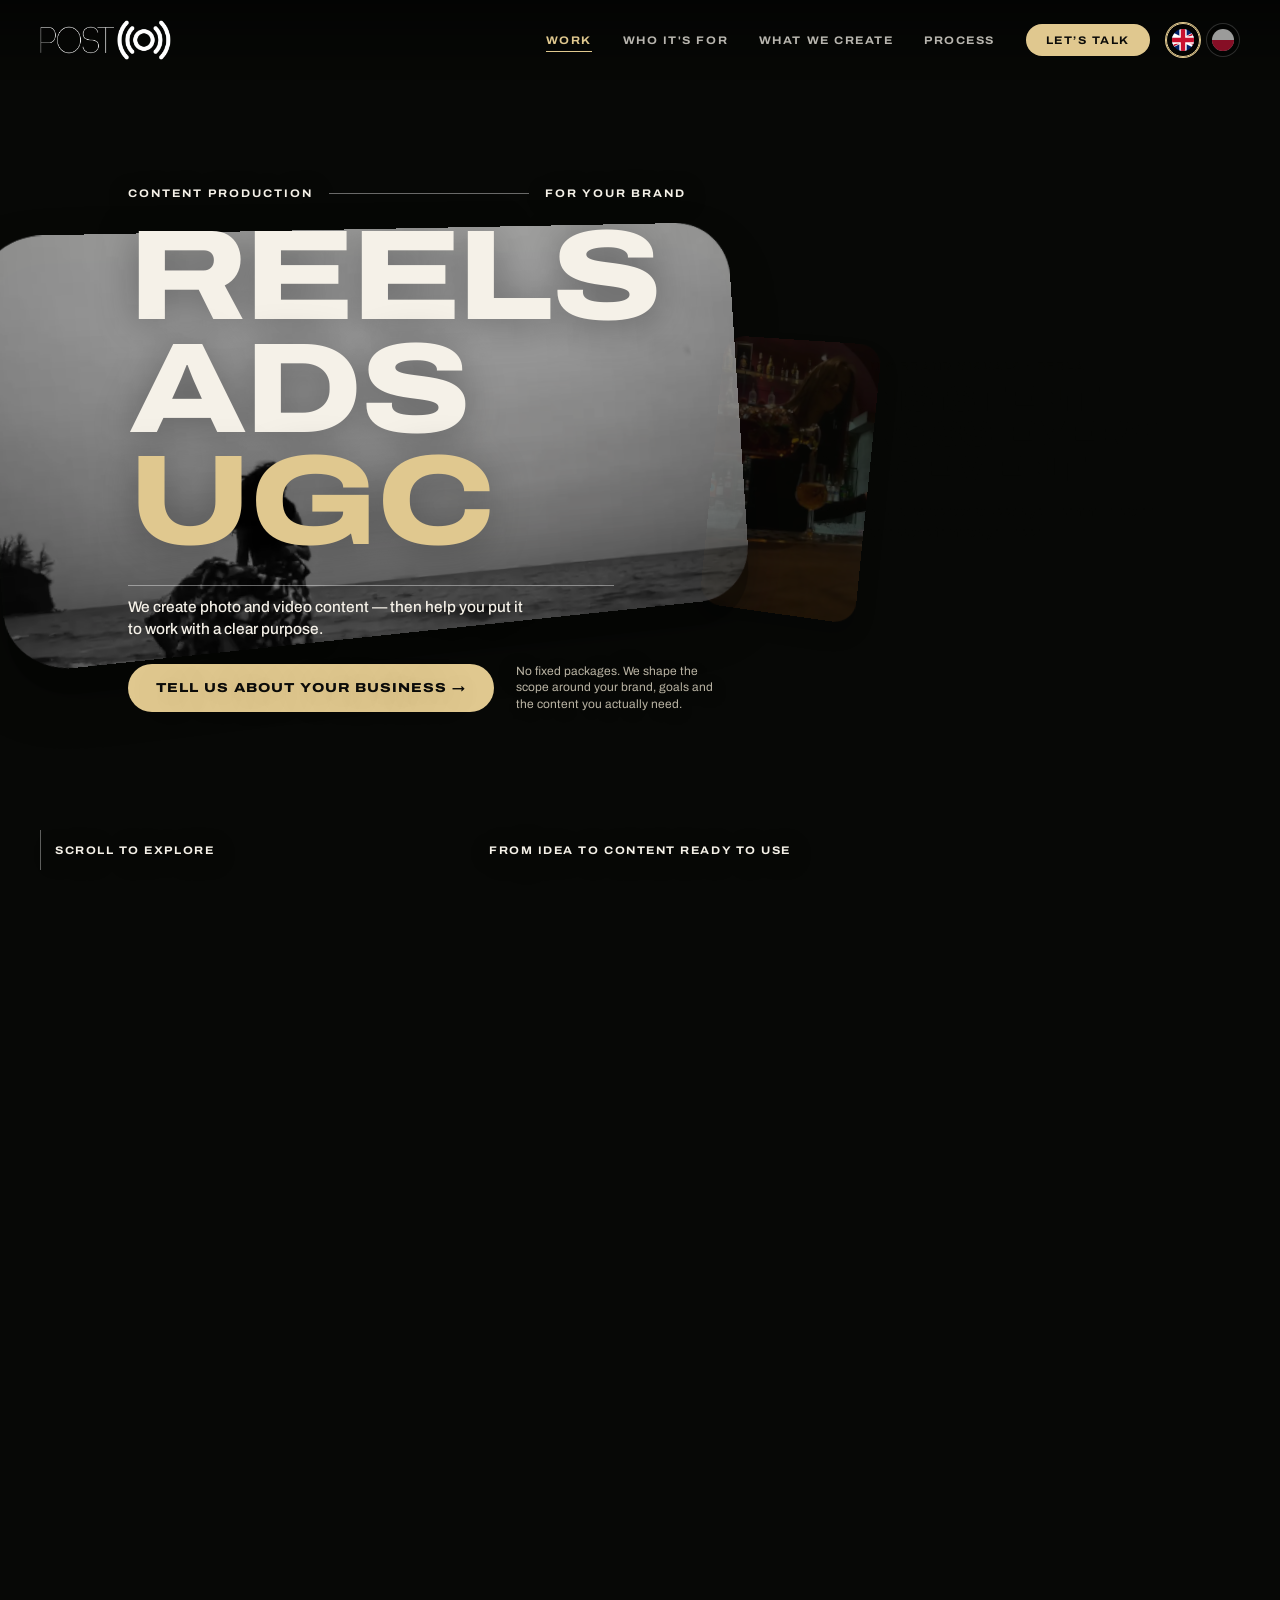
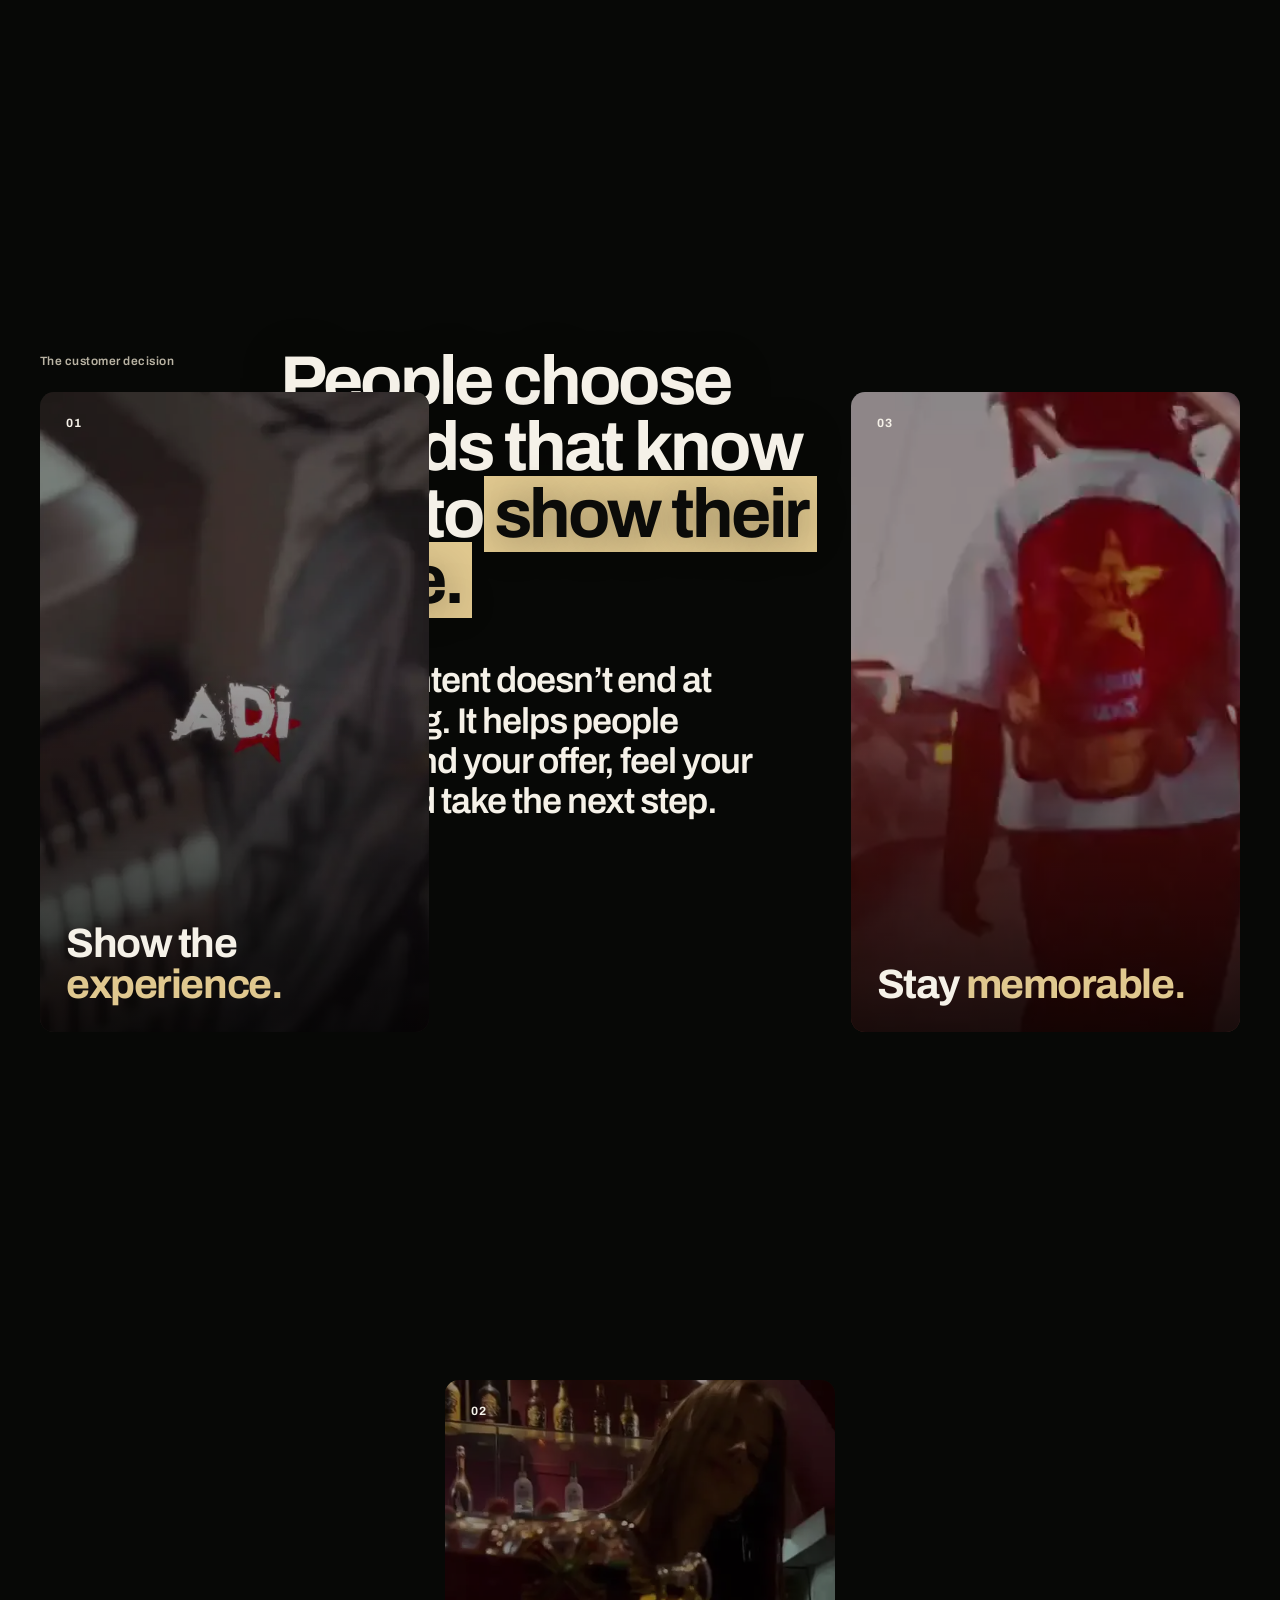
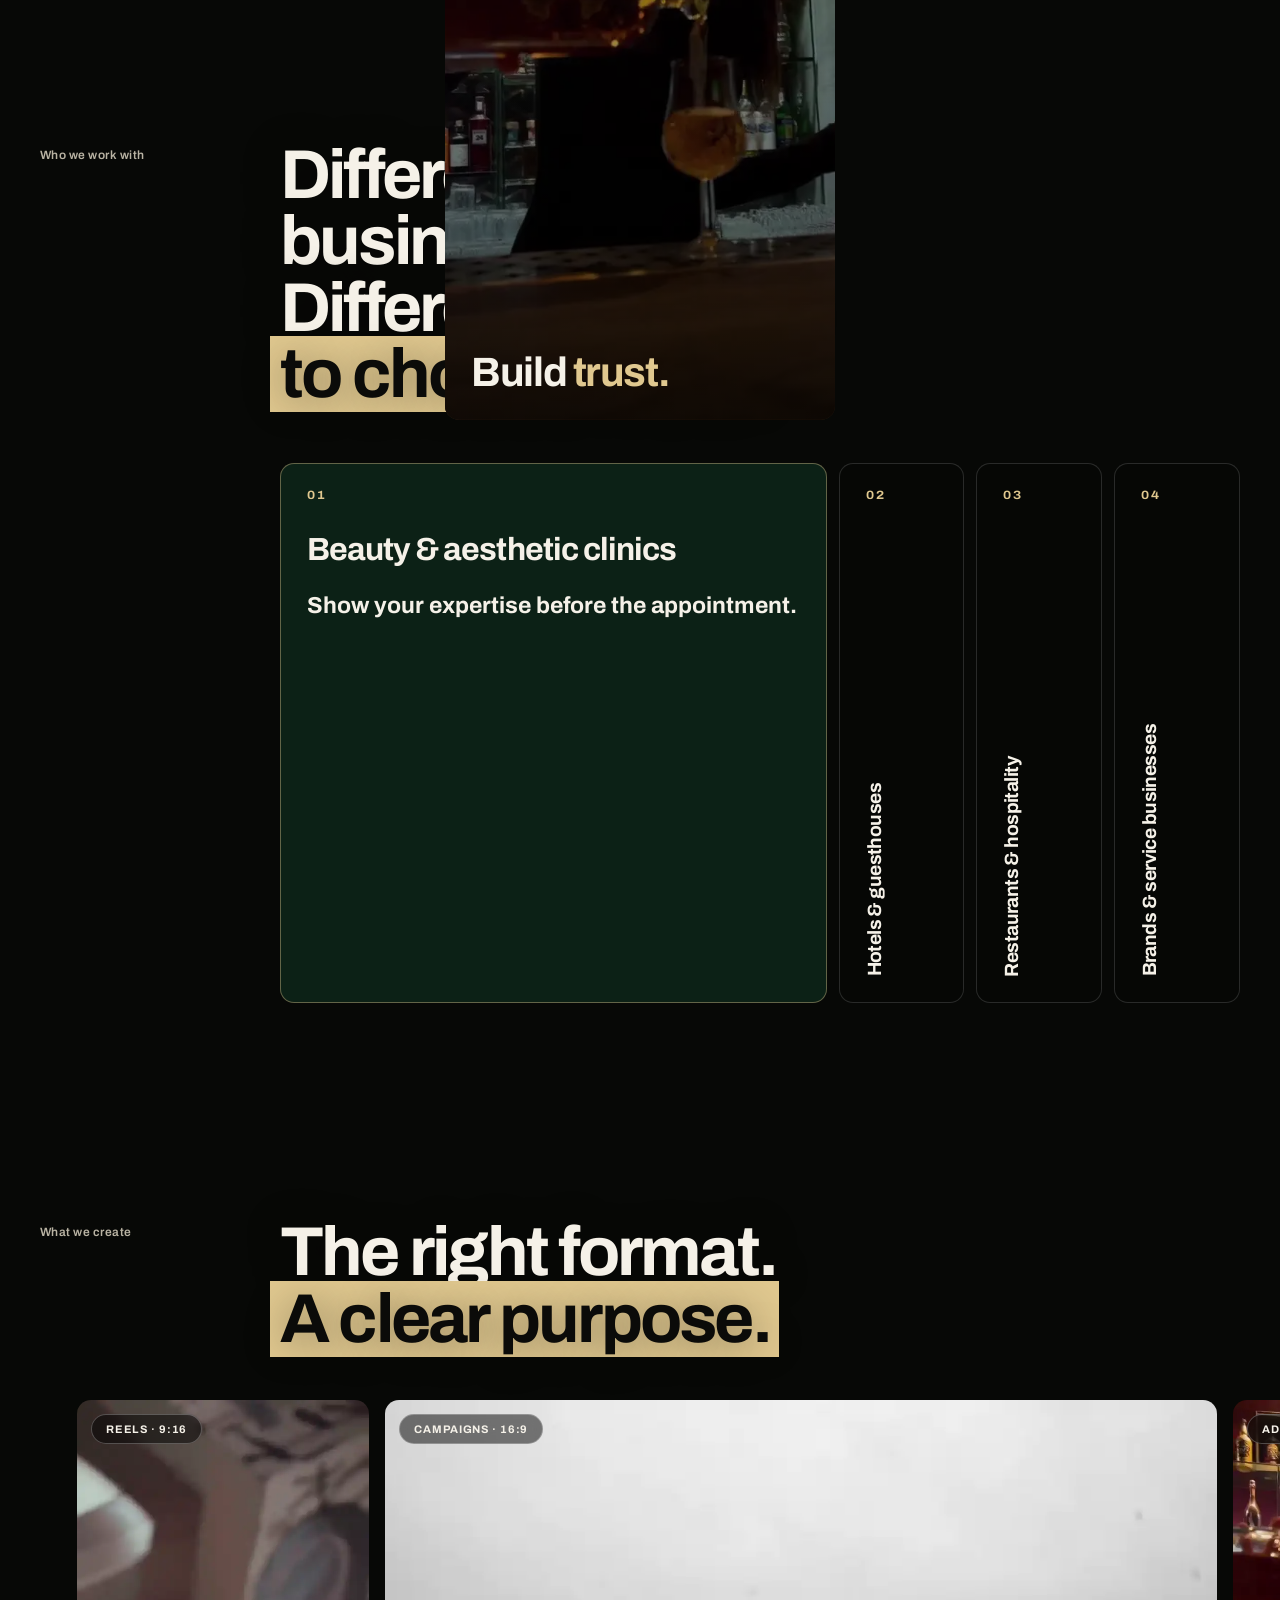
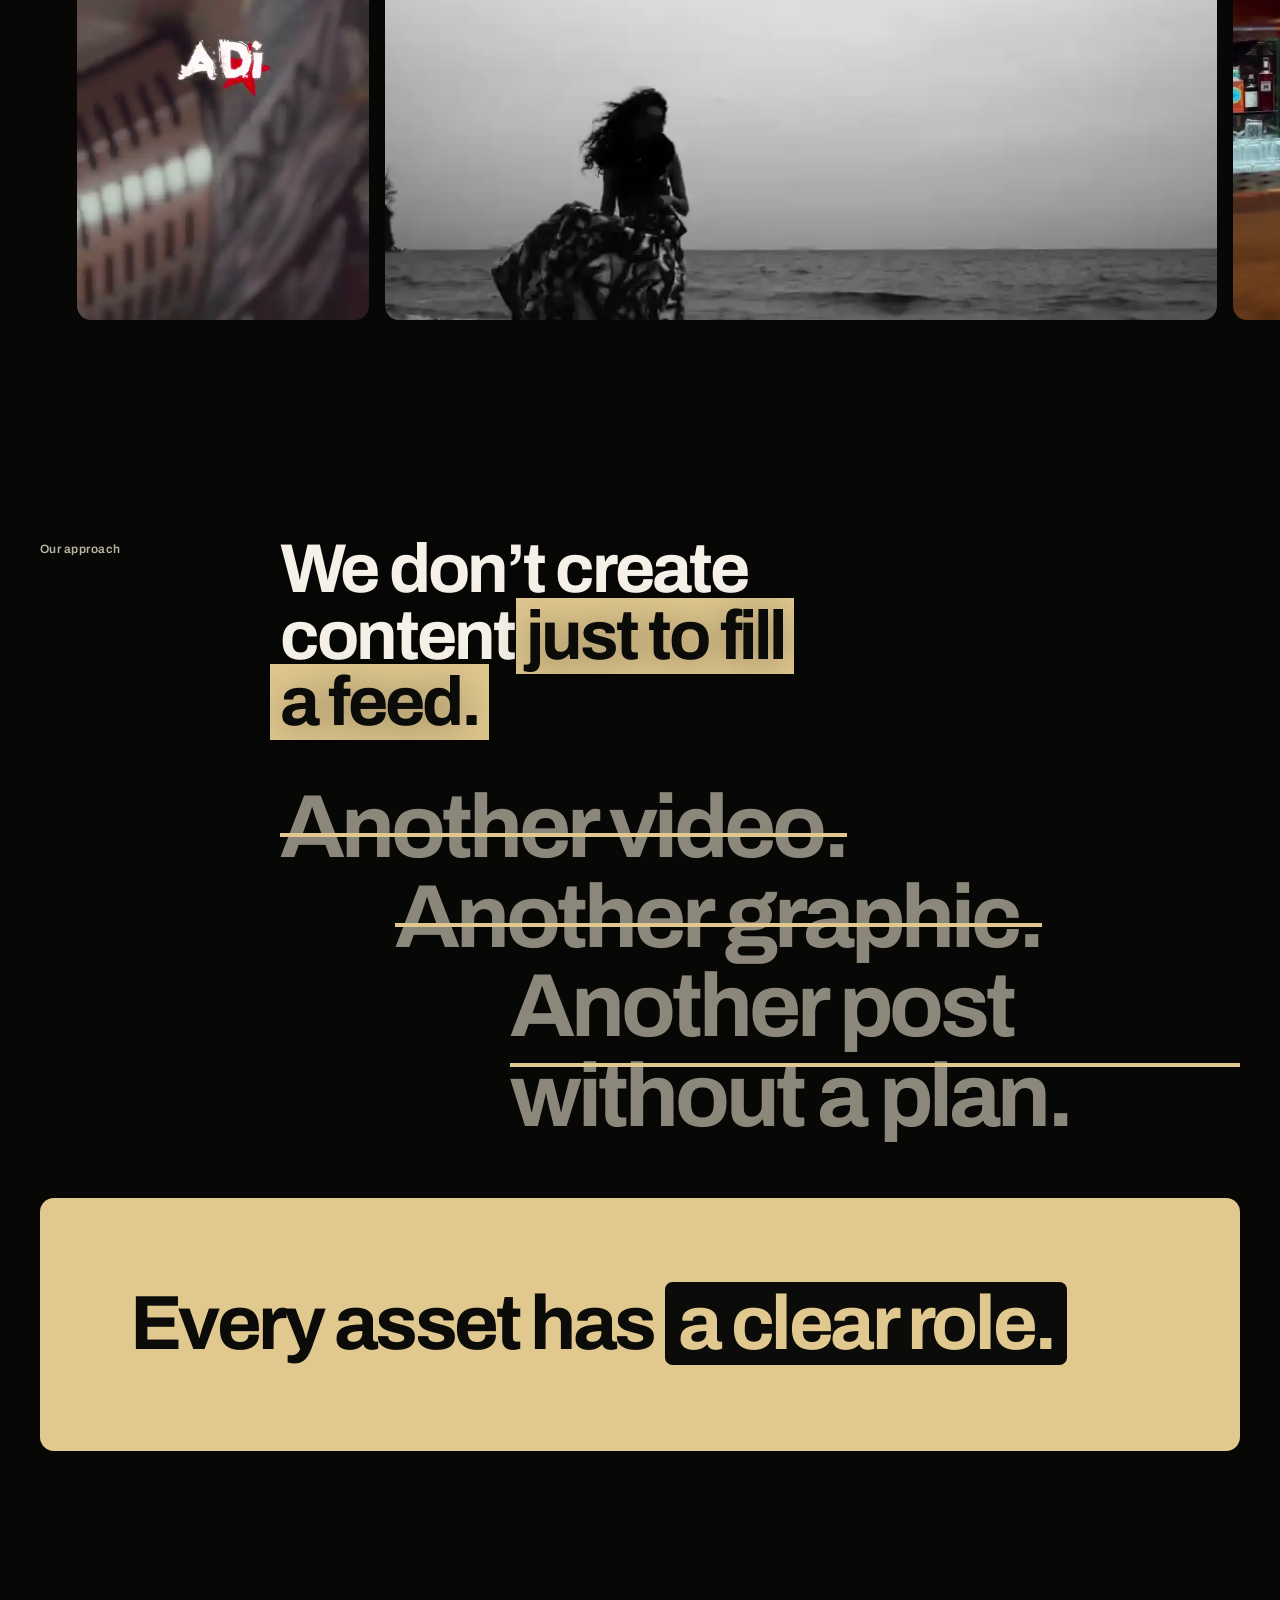
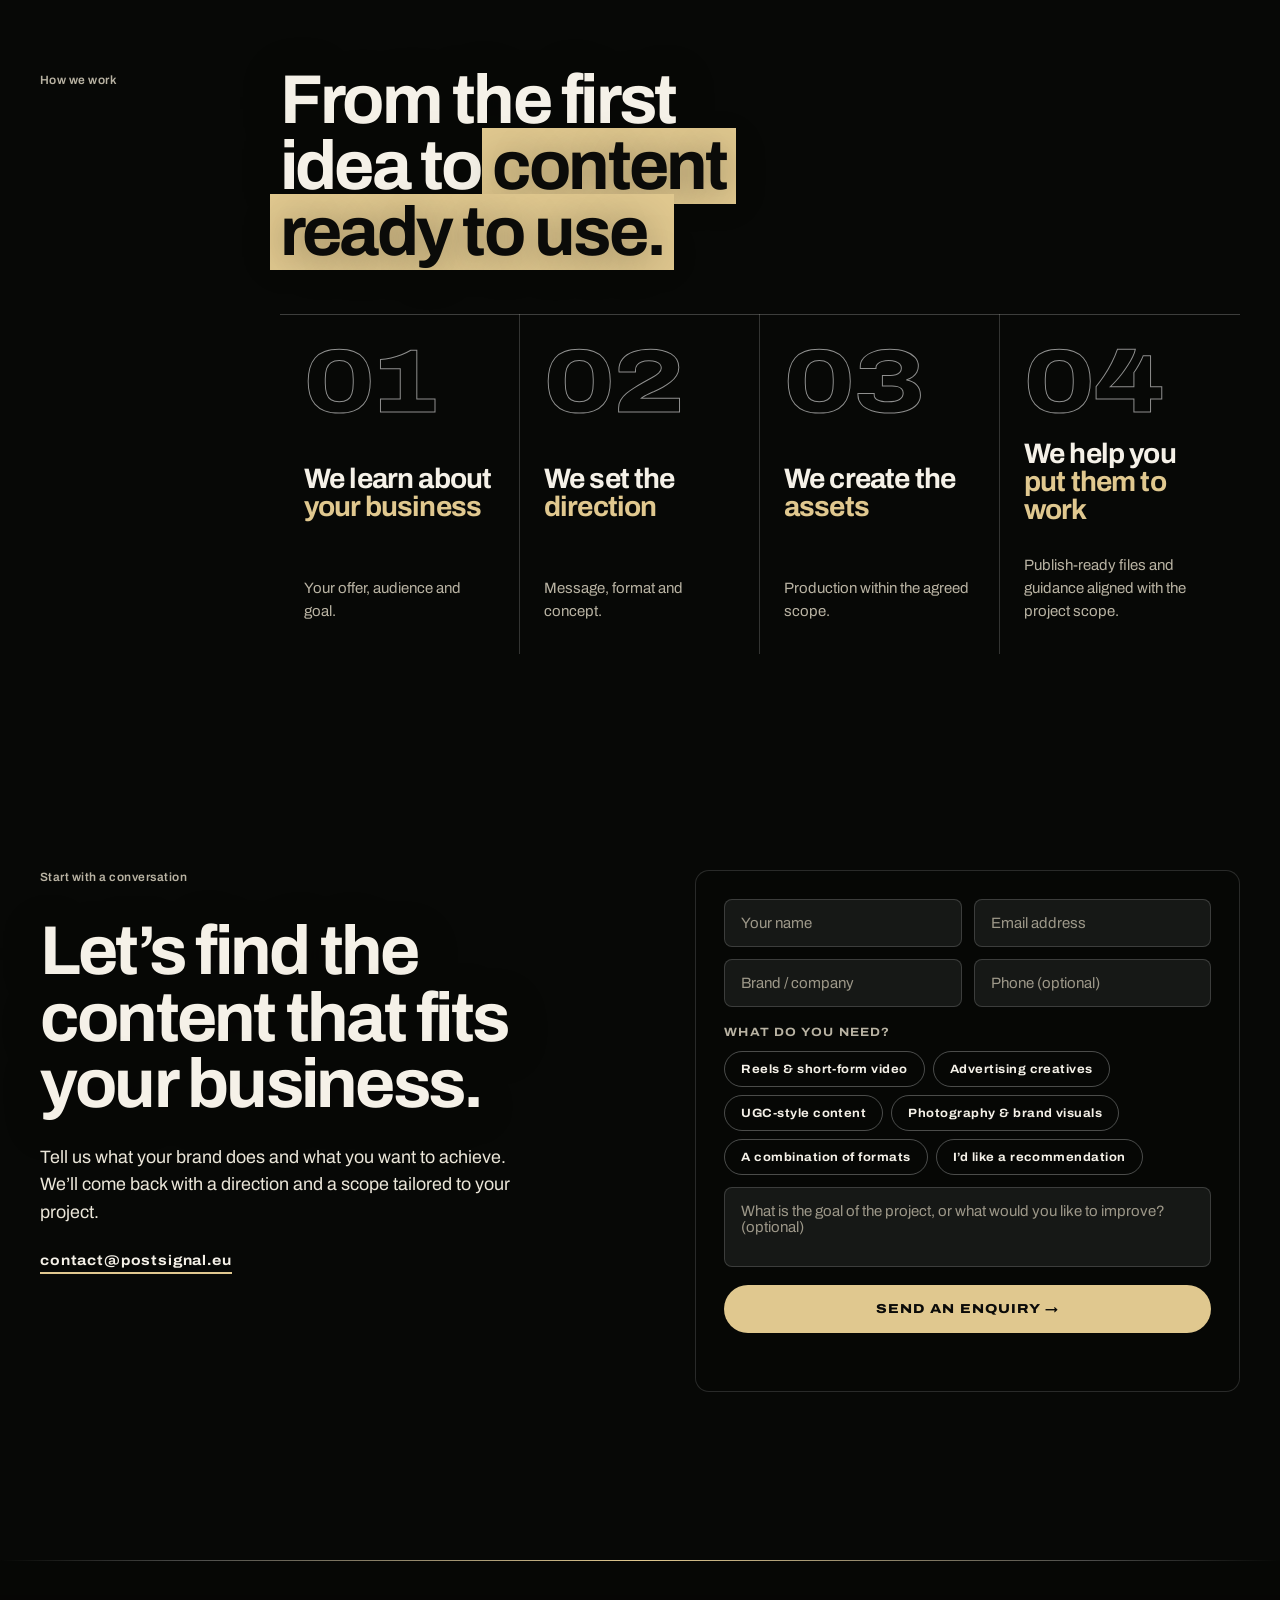
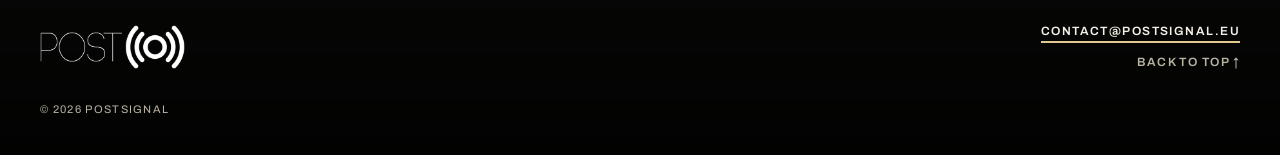
==== commit 9986333e: "Update index.html" ====
--- a/index.html
+++ b/index.html
@@ -38,7 +38,7 @@
 </header>
 <div id="hero" class="ui">
   <div class="hero-meta"><span>Content production</span><i></i><span>For your brand</span></div>
-  <h1><span class="ln">More than</span><span class="ln">just</span><span class="ln acc">content.</span></h1>
+  <h1><span class="ln">Reels</span><span class="ln">Ads</span><span class="ln acc">UGC</span></h1>
   <div class="rule"></div>
   <p class="sub">We create photo and video content — then help you put it to work with a clear purpose.</p>
   <div class="hero-act"><a class="btn" href="#contact" data-goto="contact">Tell us about your business →</a><span class="note">No fixed packages. We shape the scope around your brand, goals and the content you actually need.</span></div>
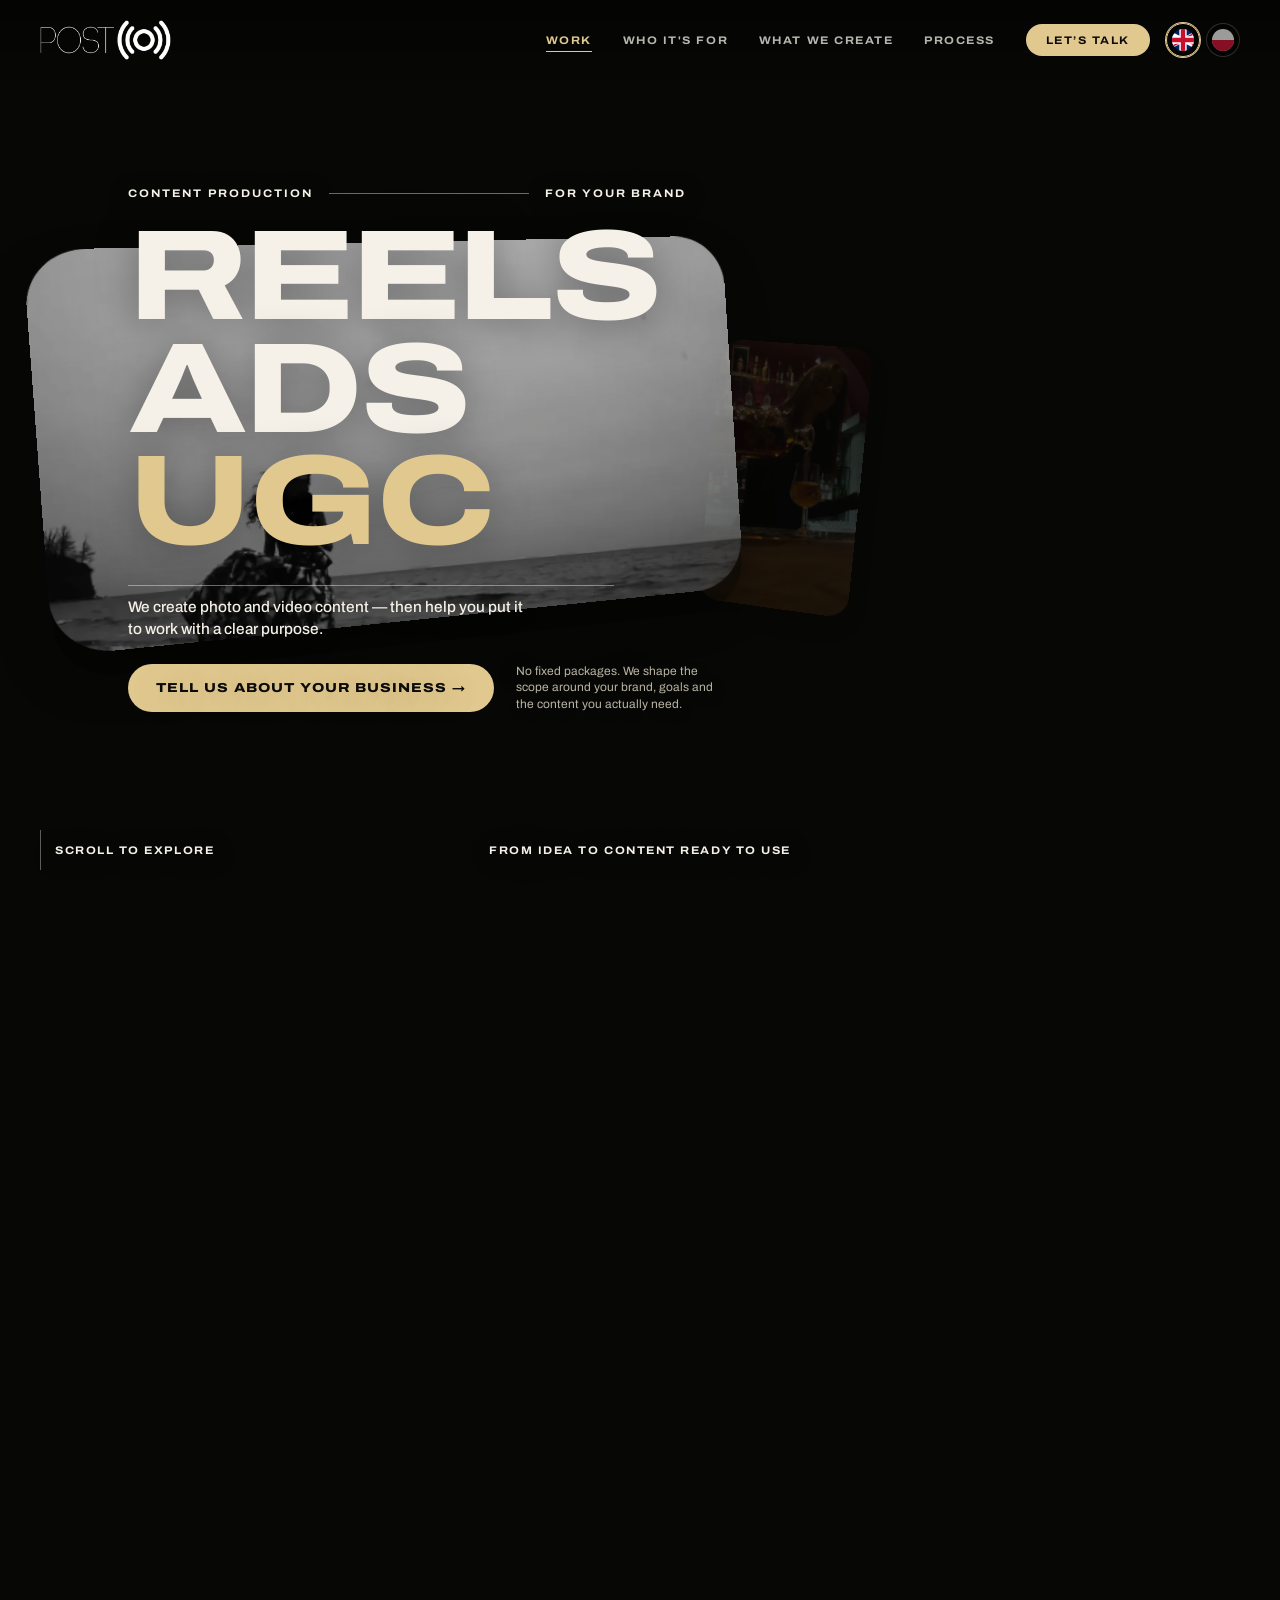
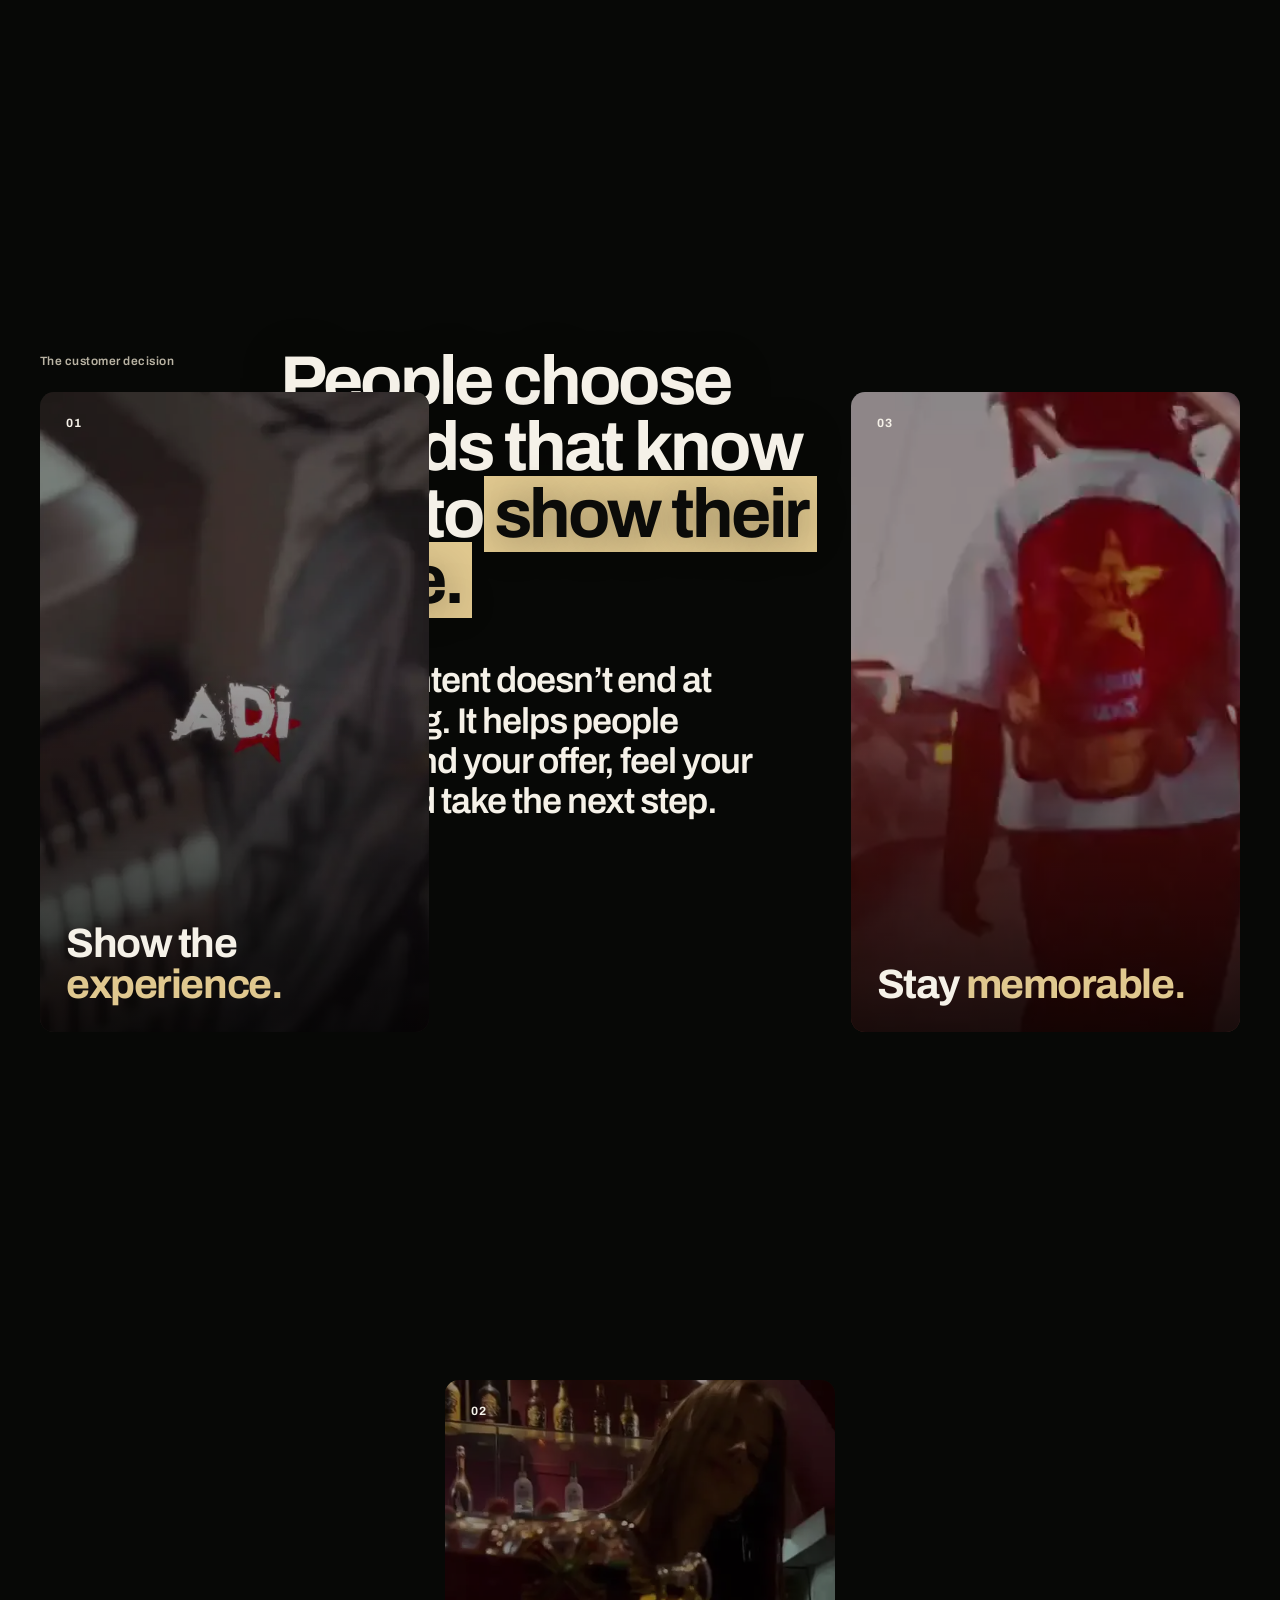
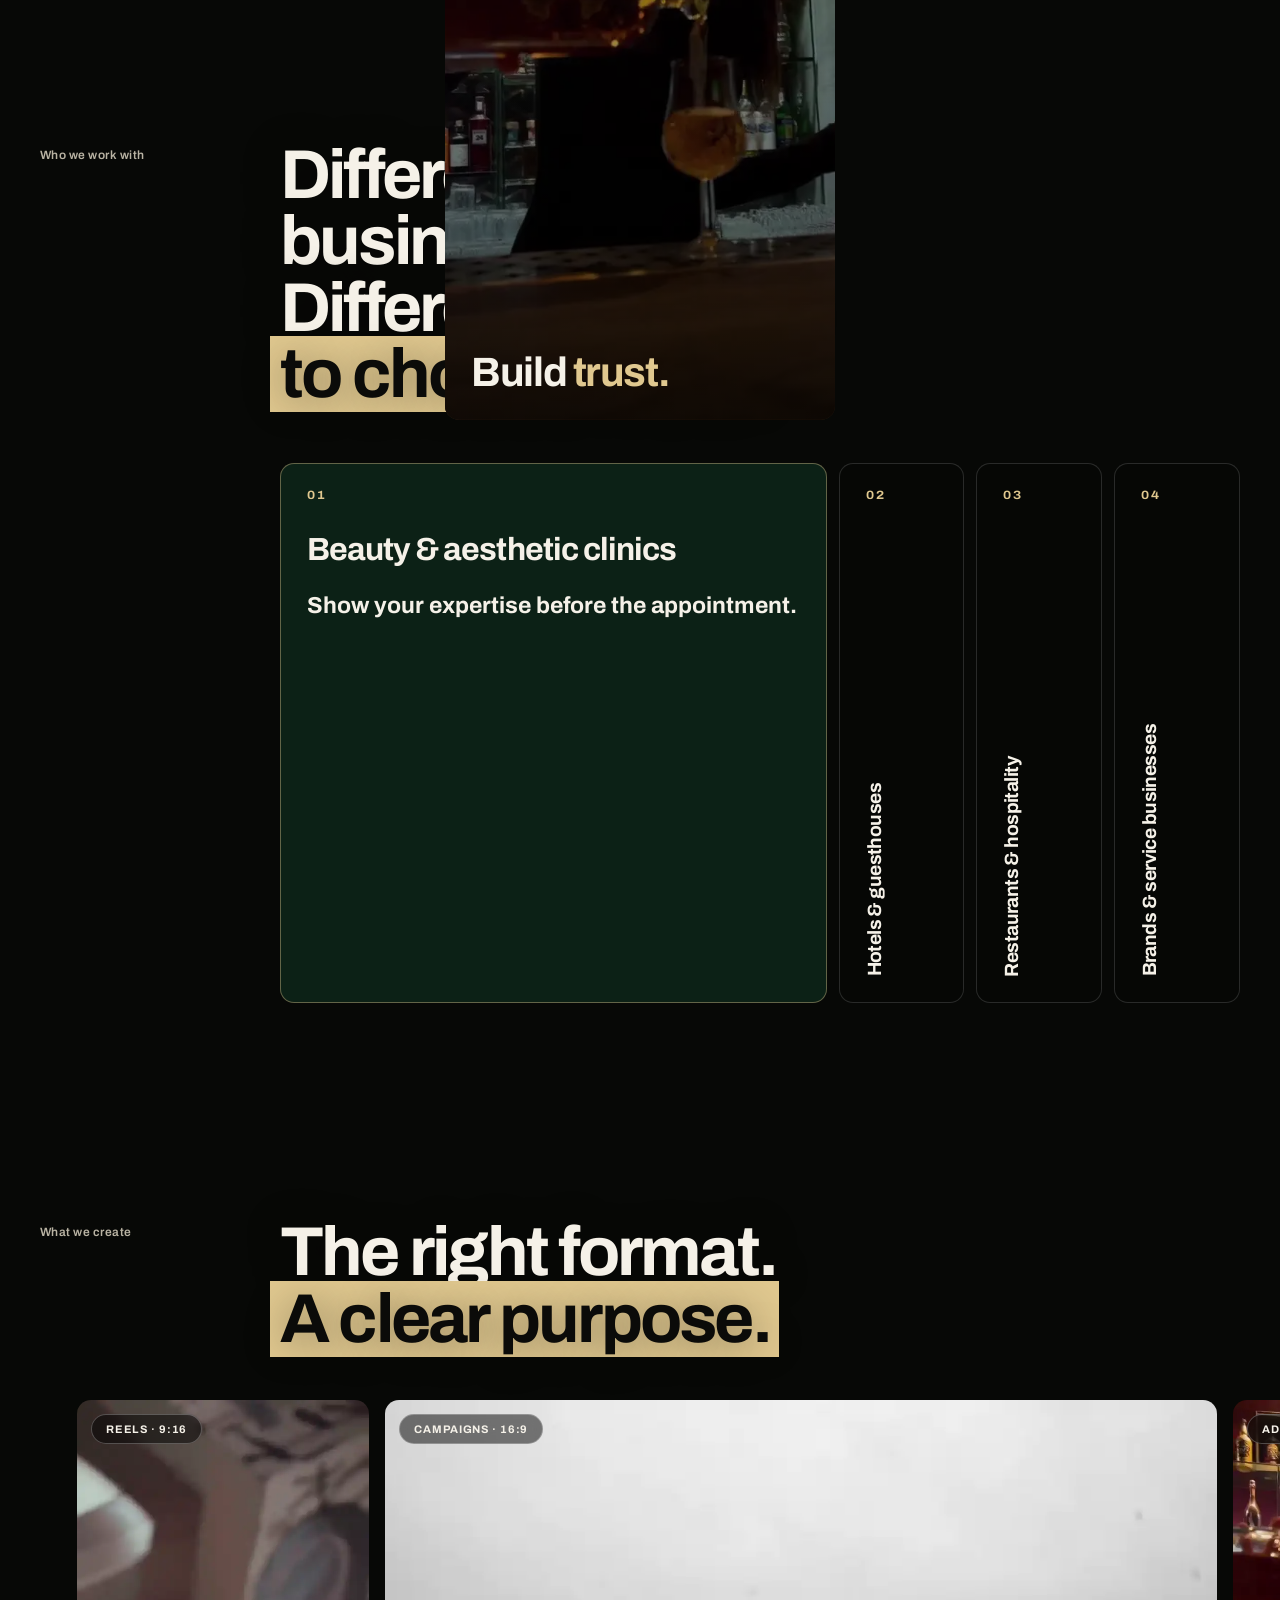
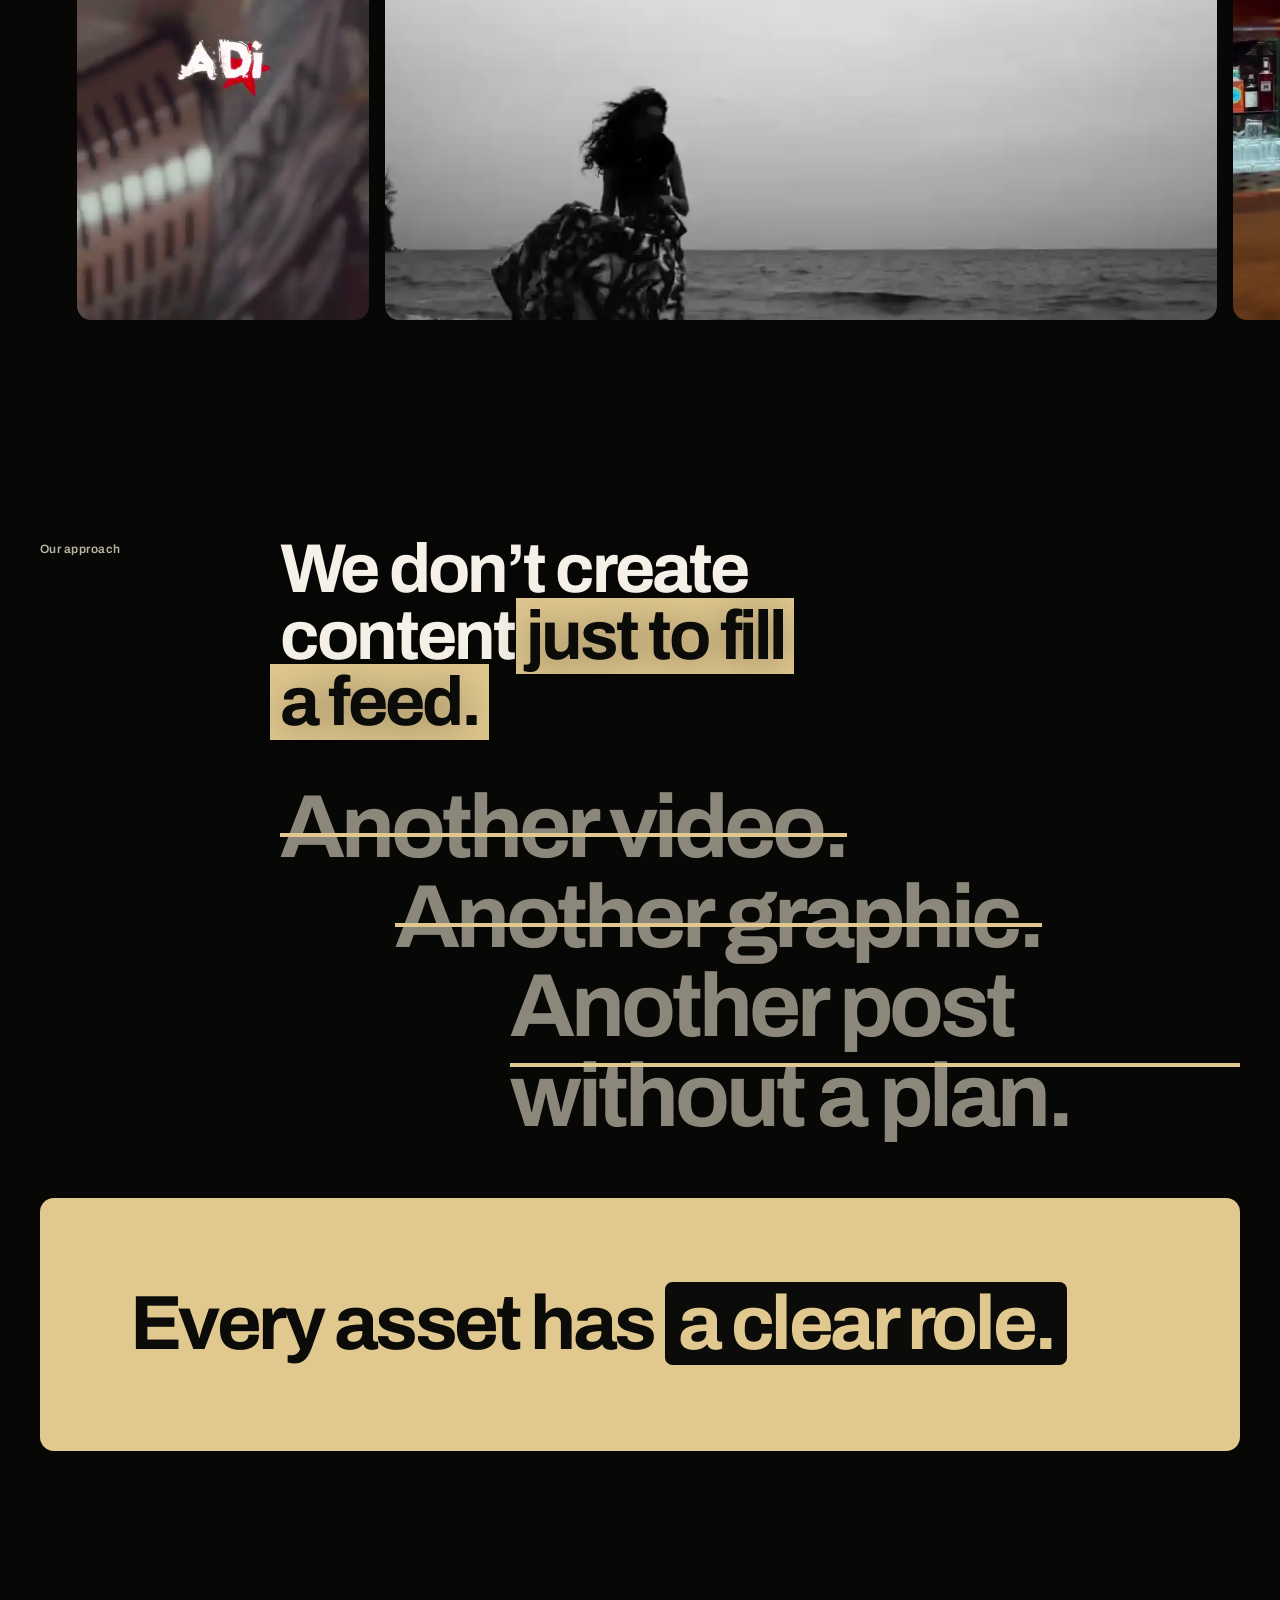
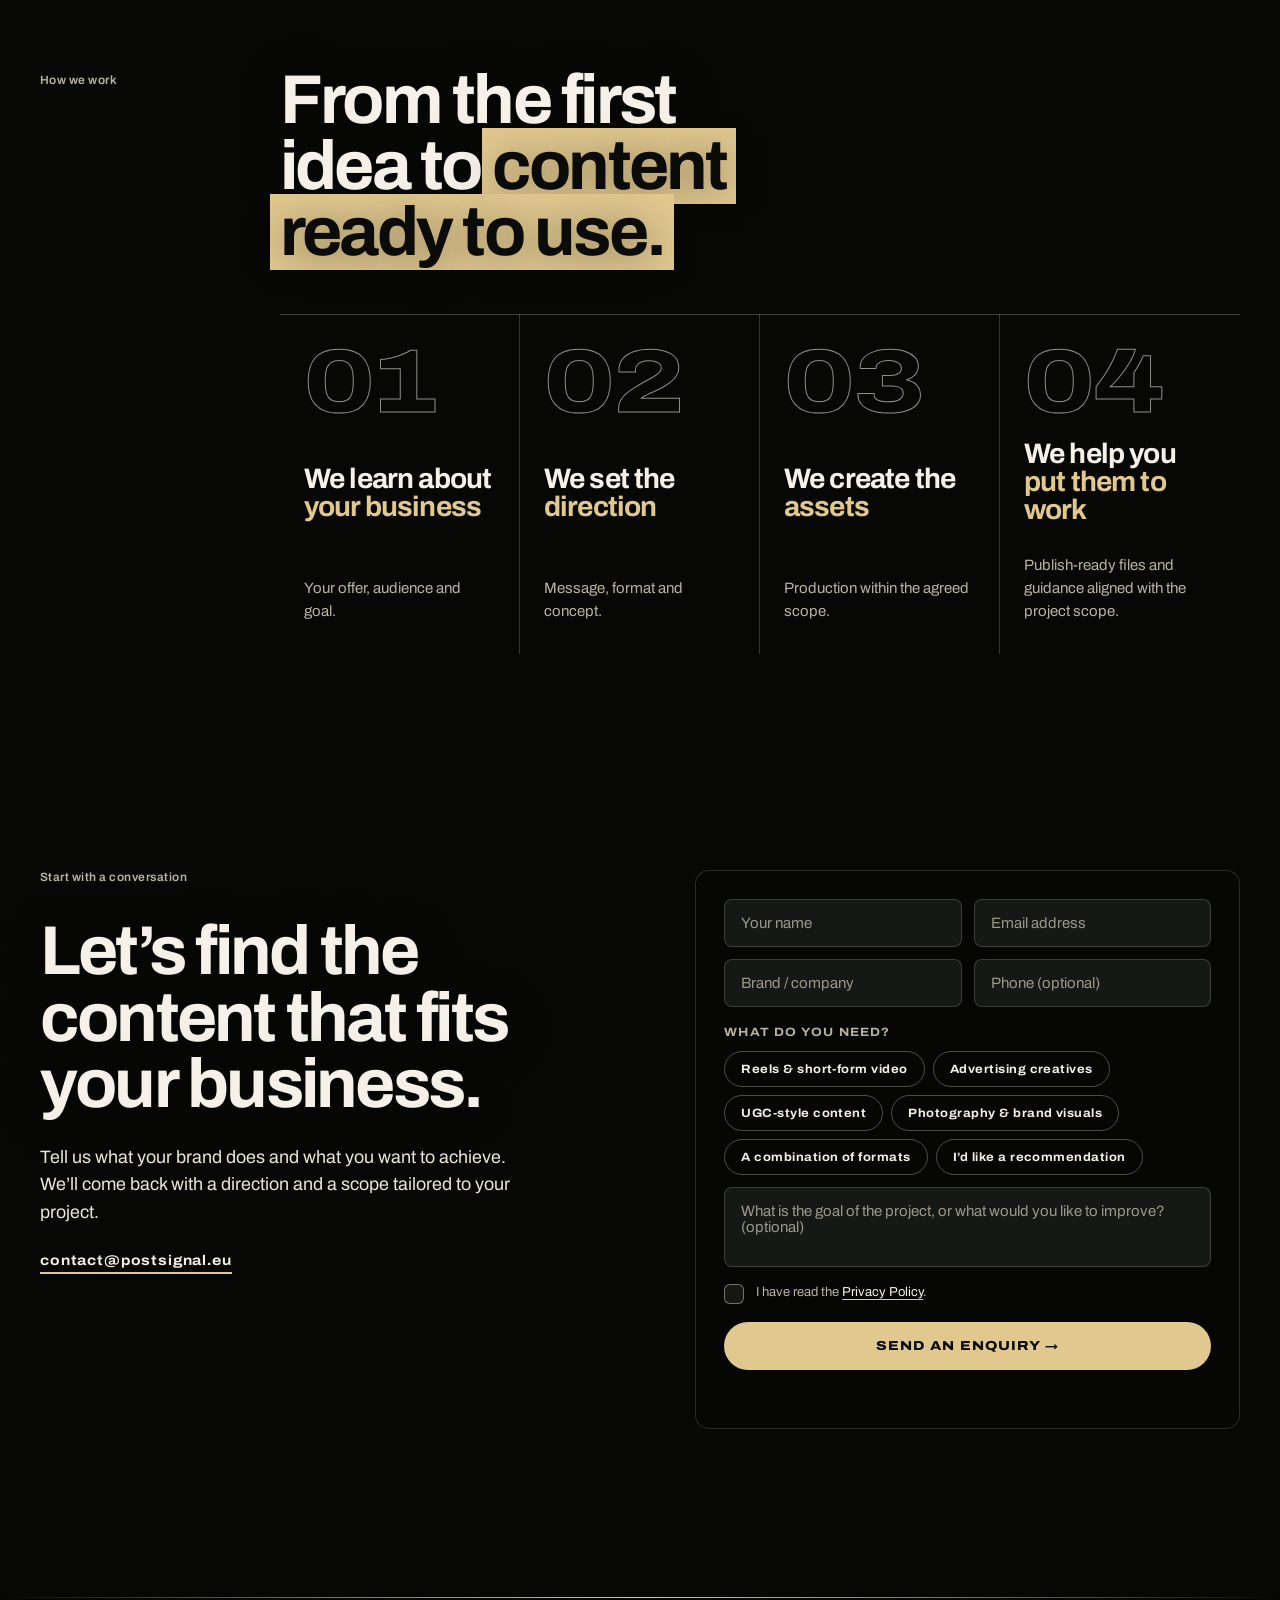
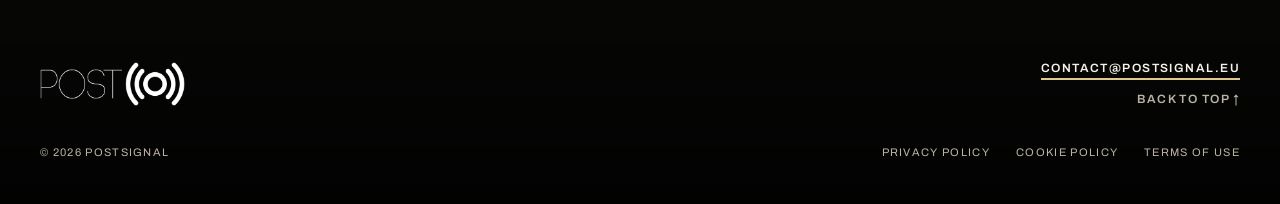
==== commit 38c19f2e: "Update index.html" ====
--- a/index.html
+++ b/index.html
@@ -3,7 +3,7 @@
 <head>
 <meta charset="utf-8">
 <script type="importmap">{"imports":{"three":"./js/vendor/three.module.min.js"}}</script>
-<meta name="viewport" content="width=device-width, initial-scale=1">
+<meta name="viewport" content="width=device-width, initial-scale=1, viewport-fit=cover">
 <title>PostSignal — Content with purpose. Made to work.</title>
 <meta name="description" content="We create Reels, advertising creatives and photo-video content for beauty brands, aesthetic clinics, hotels and restaurants — from concept to a practical plan for using it.">
 <link rel="canonical" href="https://postsignal.eu/">
@@ -29,11 +29,12 @@
 <header class="ui">
   <a class="logo" href="./" data-nav="top" aria-label="PostSignal"><img src="./assets/img/logo.png" alt="PostSignal"></a>
   <div class="hr">
-    <nav id="menu" aria-label="Main navigation"><a href="#work" data-nav="work">Work</a><a href="#who" data-nav="who">Who it's for</a><a href="#create" data-nav="create">What we create</a><a href="#how" data-nav="how">Process</a><a class="cta" href="#contact" data-nav="contact">Let’s talk</a></nav>
+    <nav id="menu" aria-label="Main navigation"><a href="#work" data-nav="work">Work</a><a href="#who" data-nav="who">Who it's for</a><a href="#create" data-nav="create">What we create</a><a href="#how" data-nav="how">Process</a><a class="cta" href="#contact" data-nav="contact">Let’s talk</a><div class="mlegal" aria-label="Legal"><a href="privacy-policy/">Privacy Policy</a><a href="cookie-policy/">Cookie Policy</a><a href="terms/">Terms of Use</a></div></nav>
     <div class="lang" role="group" aria-label="Language">
       <a href="./" hreflang="en" lang="en" class="on" aria-current="true" aria-label="English" title="English"><img src="./assets/img/flag-gb.svg" alt="" width="22" height="22"></a>
       <a href="./pl/" hreflang="pl" lang="pl" aria-label="Polski" title="Polski"><img src="./assets/img/flag-pl.svg" alt="" width="22" height="22"></a>
     </div>
+    <button class="burger" id="burger" type="button" aria-label="Menu" aria-expanded="false" aria-controls="menu"><span></span><span></span></button>
   </div>
 </header>
 <div id="hero" class="ui">
@@ -109,6 +110,7 @@
       <label><input type="checkbox" name="topic" value="Not sure yet"><span>I’d like a recommendation</span></label>
     </div>
     <textarea name="msg" rows="3" placeholder="What is the goal of the project, or what would you like to improve? (optional)" aria-label="Project goal, optional"></textarea>
+    <label class="consent"><input type="checkbox" name="consent" required><span>I have read the <a href="privacy-policy/" target="_blank" rel="noopener">Privacy Policy</a>.</span></label>
     <input class="hp" name="_hp" tabindex="-1" autocomplete="off" aria-hidden="true">
     <button type="submit" class="btn">Send an enquiry →</button>
     <p id="fstatus" role="status"></p>
@@ -117,7 +119,7 @@
 </main>
 <footer class="site-foot"><div class="wrap">
   <div class="fgrid"><div><img src="./assets/img/logo.png" alt="PostSignal" class="flogo"></div><div class="fr"><a href="mailto:contact@postsignal.eu">contact@postsignal.eu</a><button type="button" id="totop">Back to top ↑</button></div></div>
-  <p class="copy">© 2026 PostSignal</p>
+  <div class="fbottom"><p class="copy">© 2026 PostSignal</p><nav class="flinks" aria-label="Legal"><a href="privacy-policy/">Privacy Policy</a><a href="cookie-policy/">Cookie Policy</a><a href="terms/">Terms of Use</a></nav></div>
 </div></footer>
 <div id="cursor" aria-hidden="true"><span>Play</span></div>
 <div id="modal" role="dialog" aria-modal="true"><div class="box" id="box"></div></div>
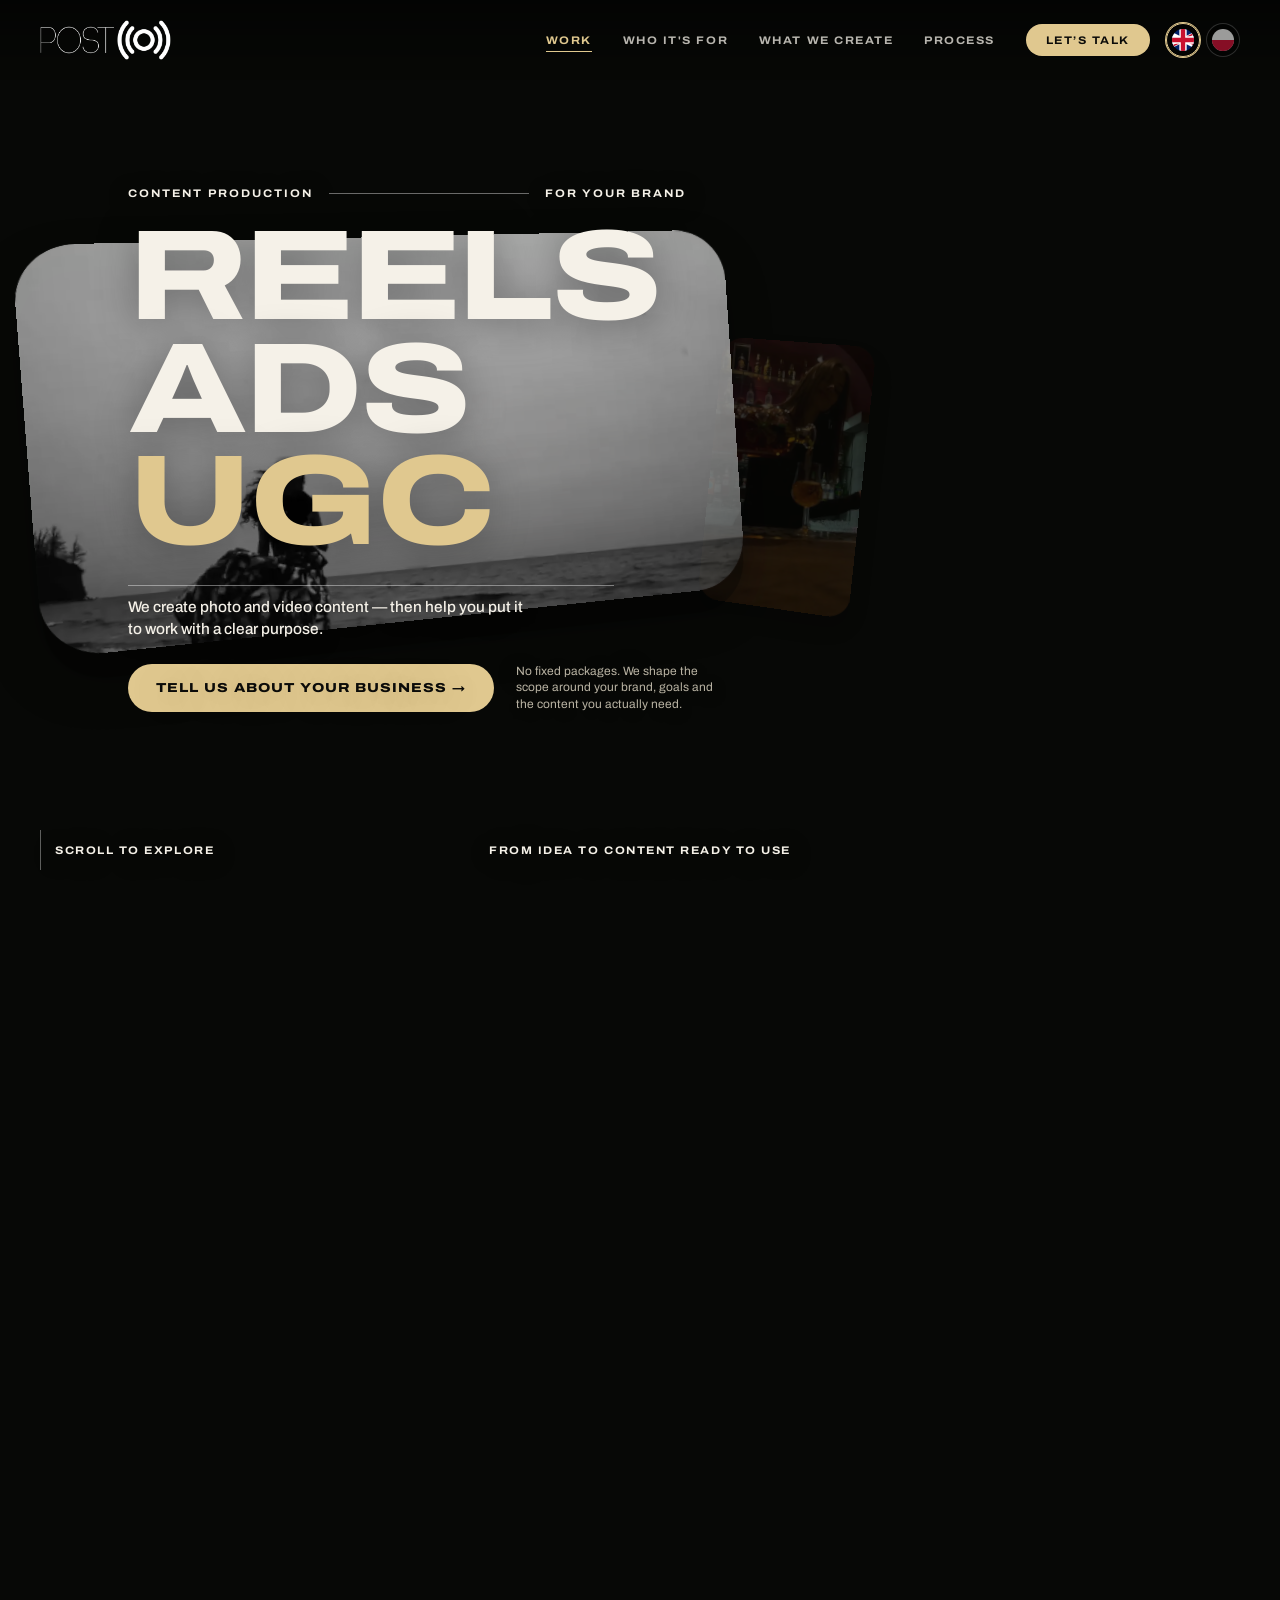
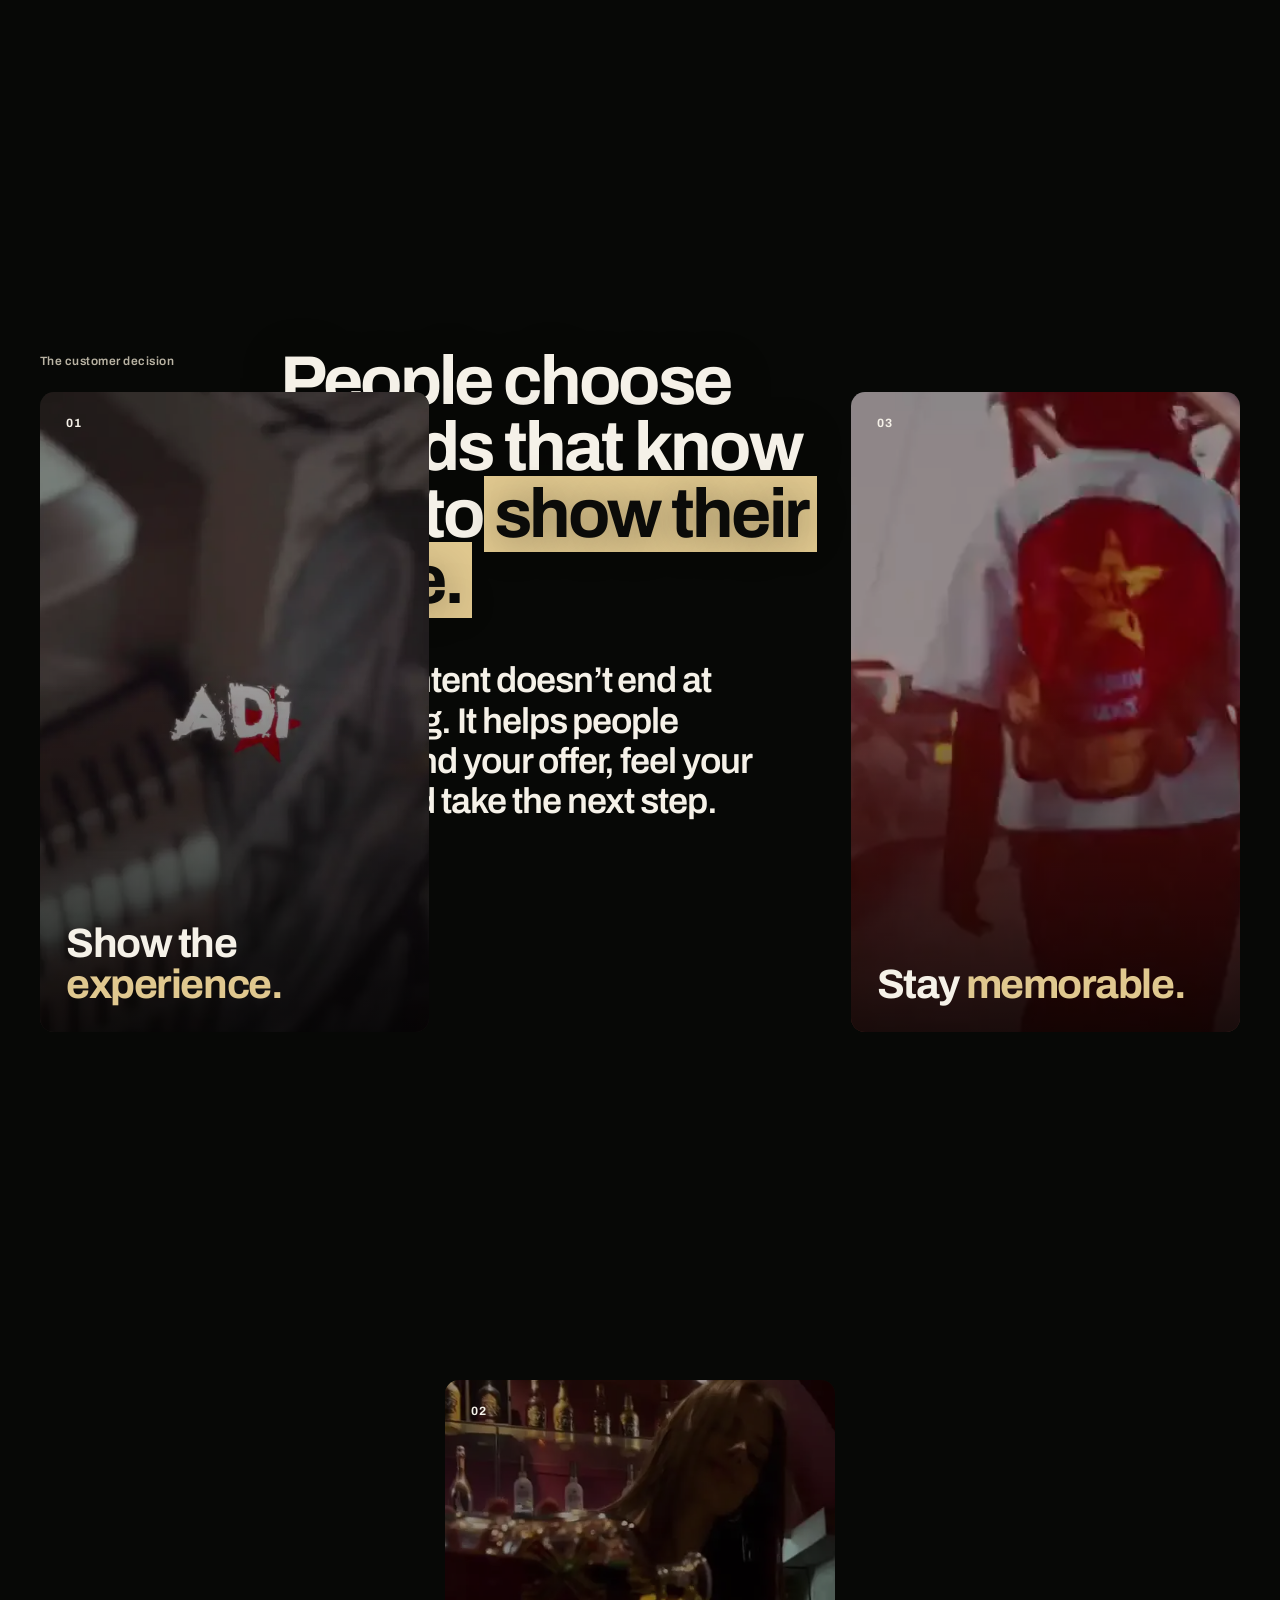
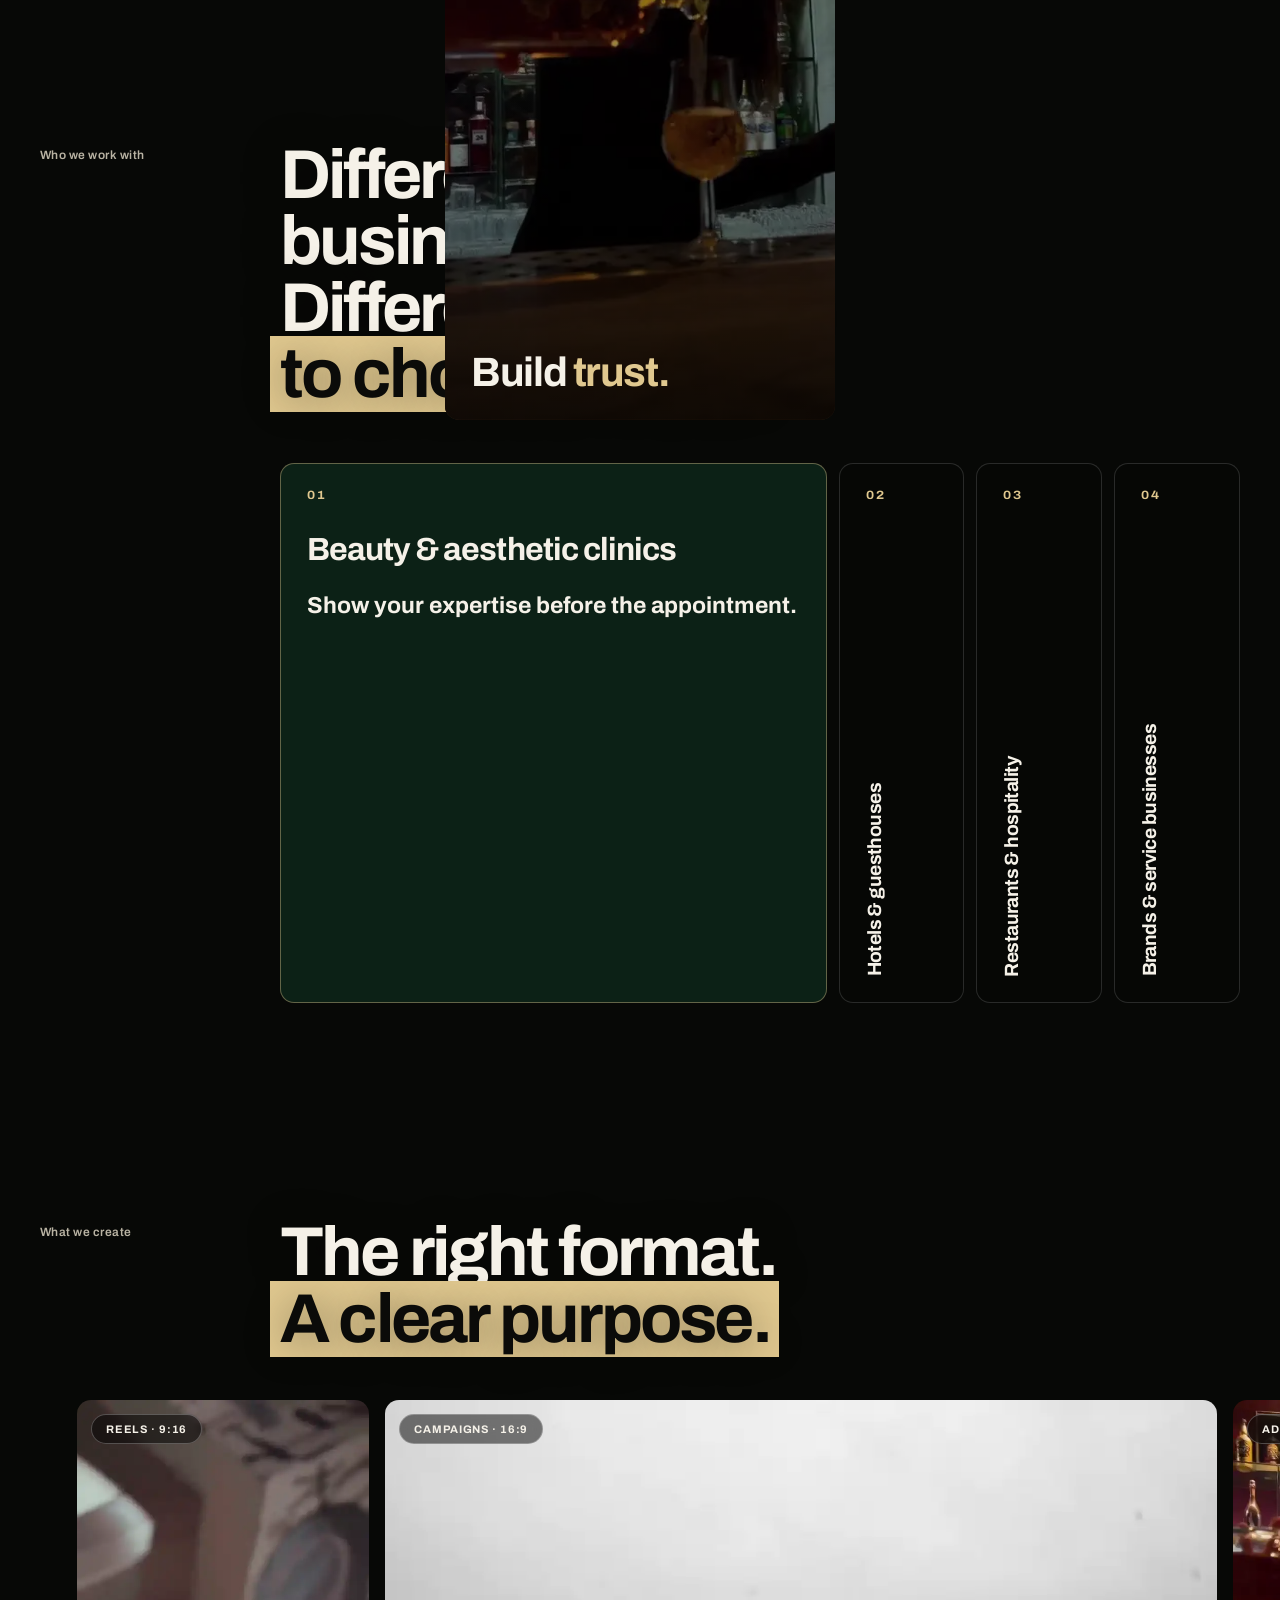
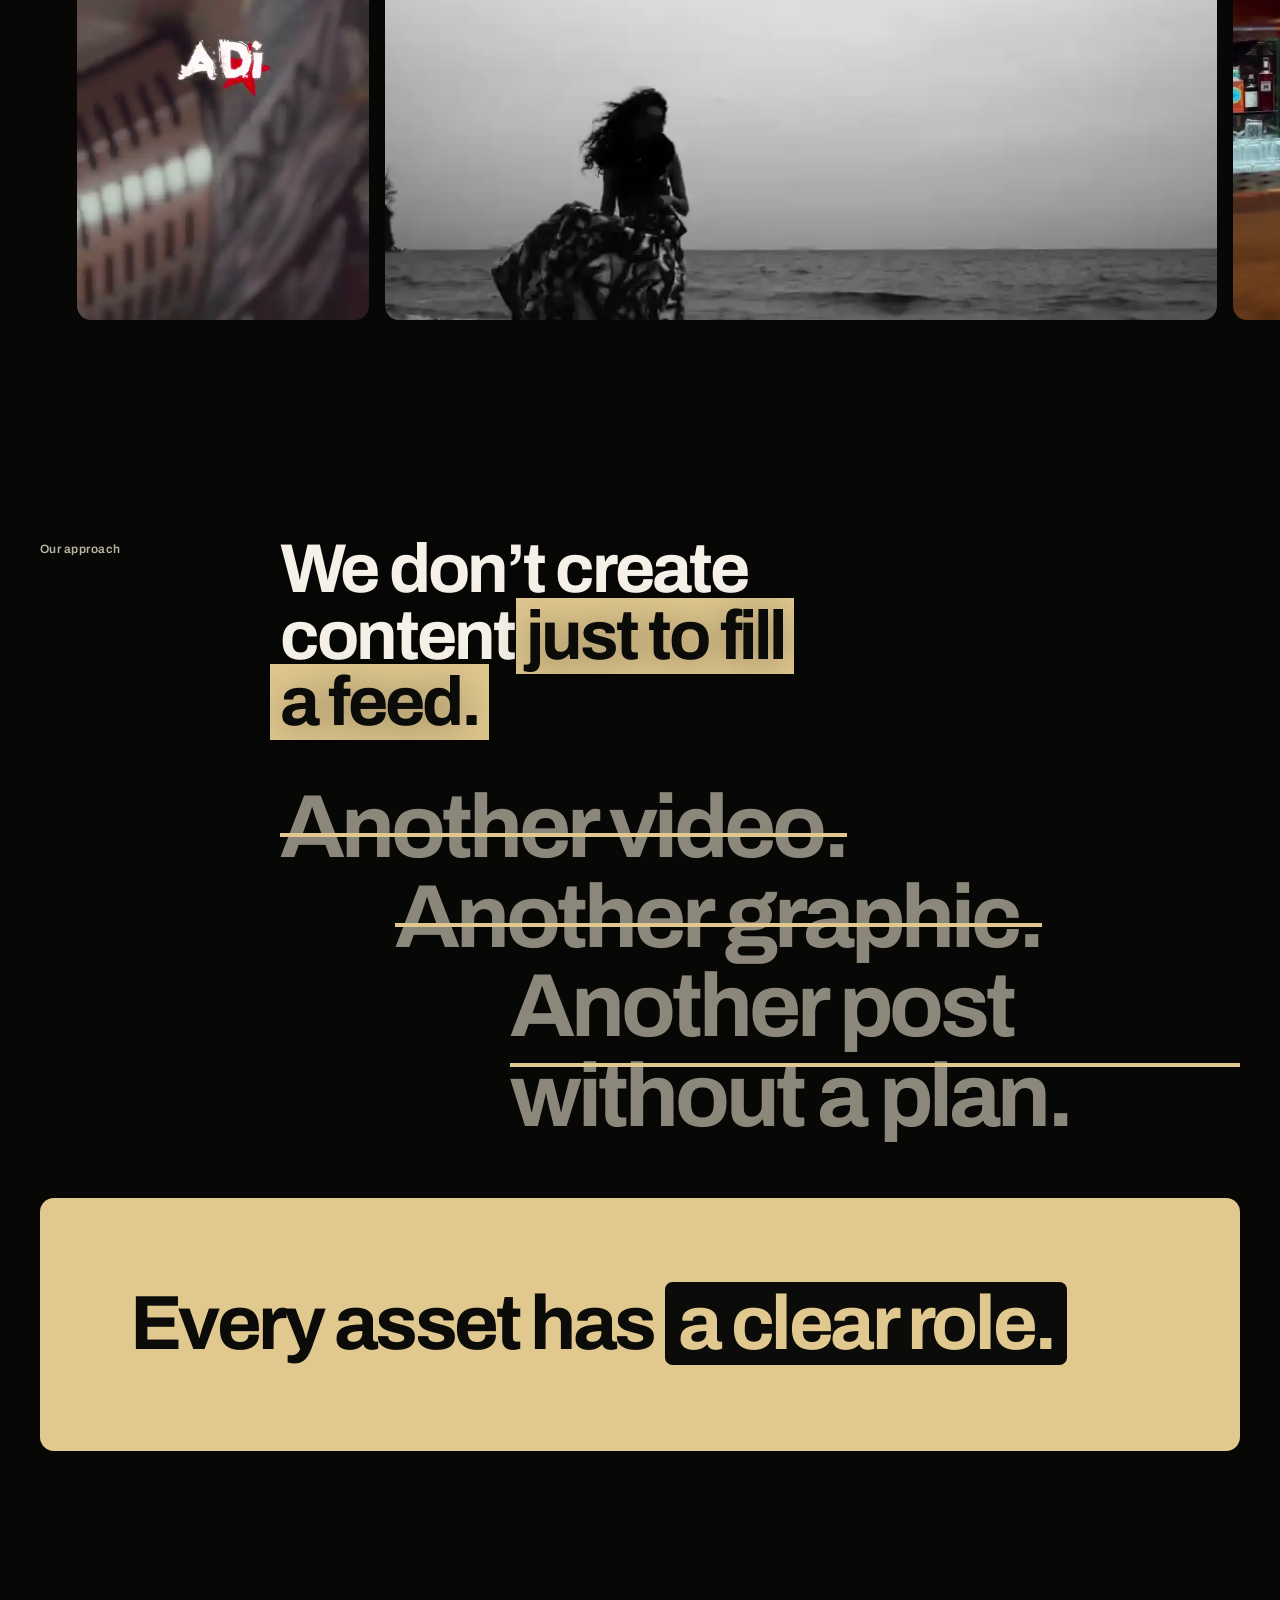
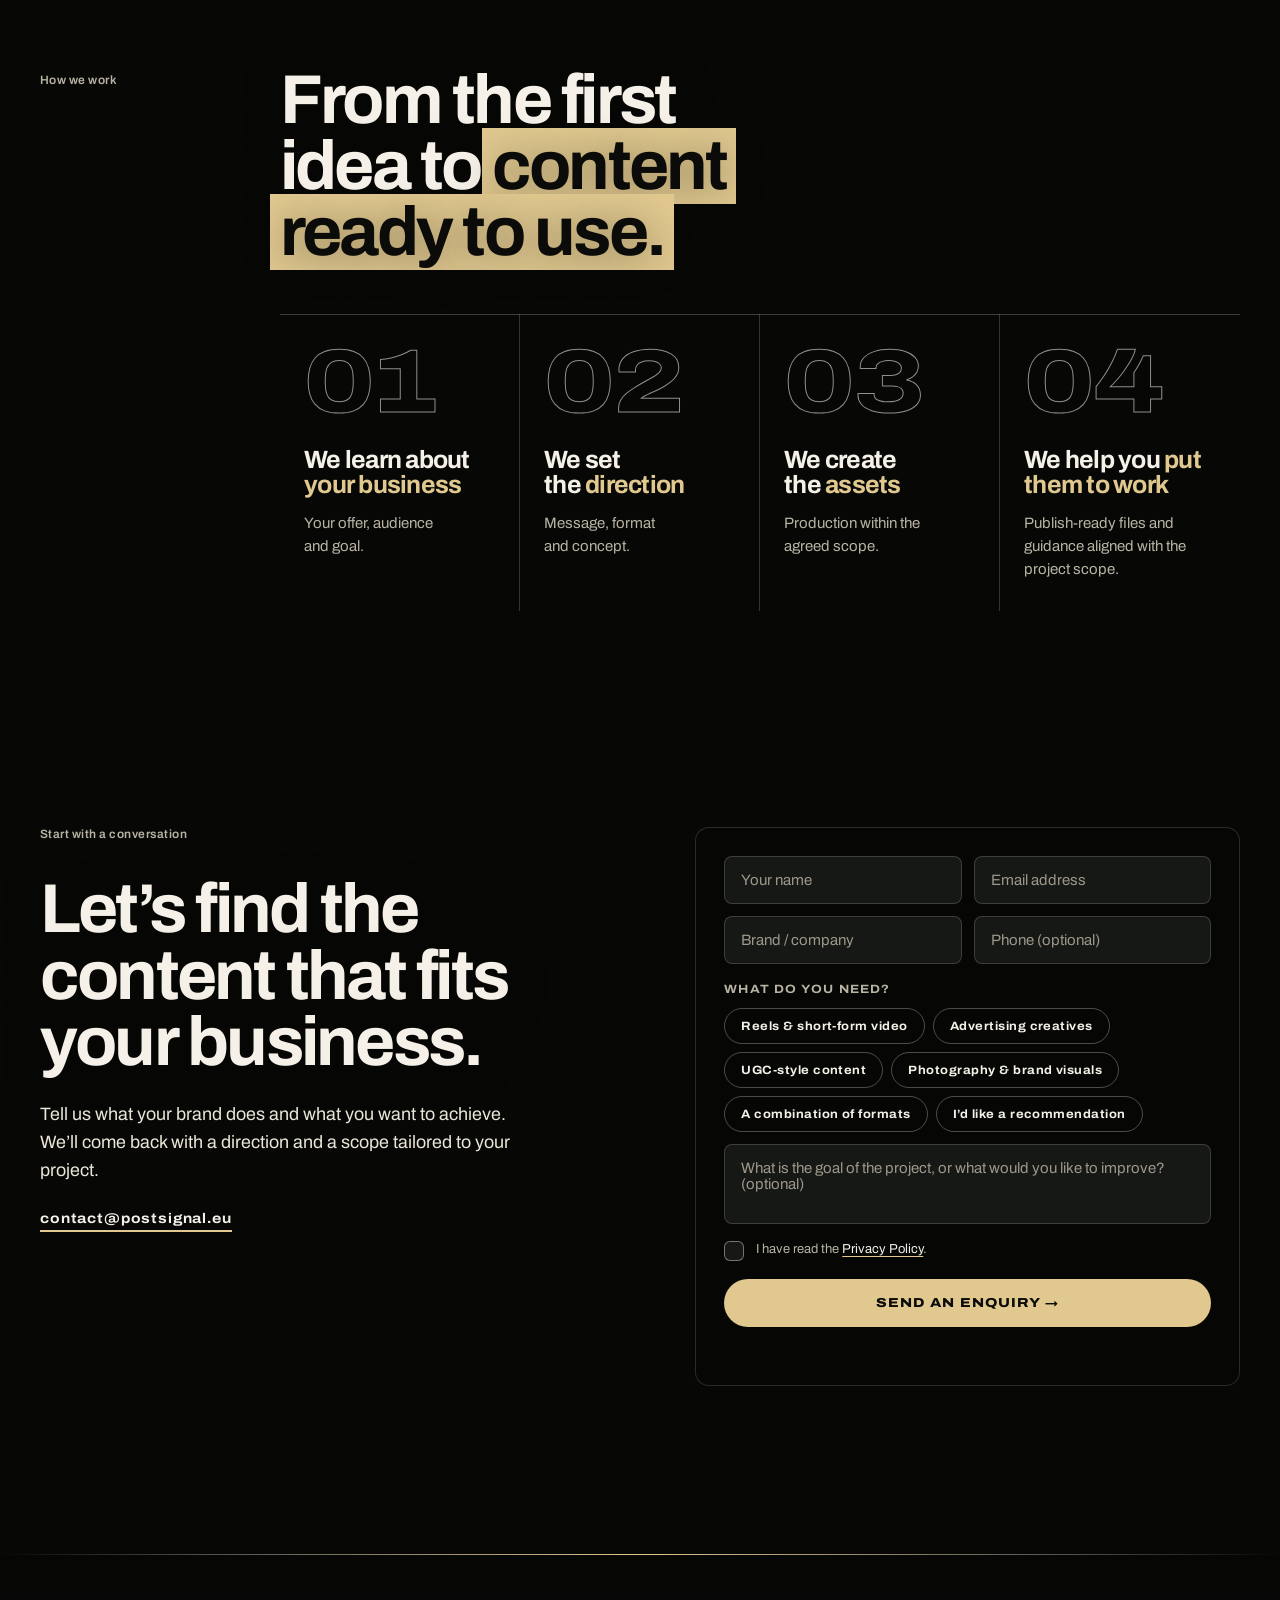
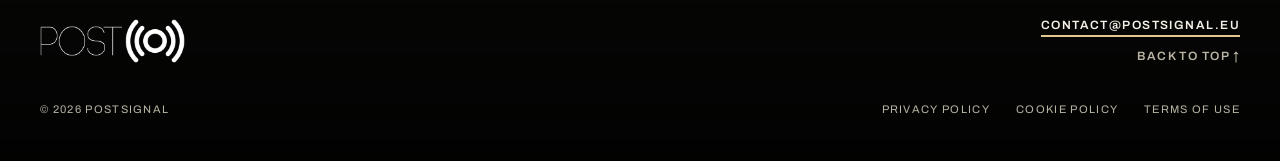
==== commit 13507efa: "Update index.html" ====
--- a/index.html
+++ b/index.html
@@ -72,7 +72,7 @@
 <section class="sec" id="create"><div class="wrap">
   <p class="eyebrow" data-r>What we create</p>
   <h2 class="h2" data-r>The right format. <em>A clear purpose.</em></h2>
-  <div class="bleed"><div class="track"><div class="tile2 p"><video poster="./assets/work/pop2up-poster.webp" data-src="./assets/work/pop2up-preview.mp4" muted loop playsinline preload="none"></video><span class="chip">Reels · 9:16</span></div><div class="tile2 l"><video poster="./assets/work/perla-poster.webp" data-src="./assets/work/perla-preview.mp4" muted loop playsinline preload="none"></video><span class="chip">Campaigns · 16:9</span></div><div class="tile2 p"><video poster="./assets/work/mozaika-poster.webp" data-src="./assets/work/mozaika-preview.mp4" muted loop playsinline preload="none"></video><span class="chip">Ad creatives</span></div><div class="tile2 l"><video poster="./assets/work/video43-poster.webp" data-src="./assets/work/video43-preview.mp4" muted loop playsinline preload="none"></video><span class="chip">Photography & brand visuals</span></div><div class="tile2 p"><video poster="./assets/work/notseen-poster.webp" data-src="./assets/work/notseen-preview.mp4" muted loop playsinline preload="none"></video><span class="chip">UGC-style content</span></div></div></div>
+  <div class="bleed"><div class="track"><div class="tile2 p"><video poster="./assets/work/pop2up-poster.webp" data-src="./assets/work/pop2up-preview.mp4" muted loop playsinline preload="none"></video><span class="chip">Reels · 9:16</span></div><div class="tile2 l"><video poster="./assets/work/perla-poster.webp" data-src="./assets/work/perla-preview.mp4" muted loop playsinline preload="none"></video><span class="chip">Campaigns · 16:9</span></div><div class="tile2 p"><video poster="./assets/work/mozaika-poster.webp" data-src="./assets/work/mozaika-preview.mp4" muted loop playsinline preload="none"></video><span class="chip">Ad creatives</span></div><div class="tile2 l"><video poster="./assets/work/video43-poster.webp" data-src="./assets/work/video43-preview.mp4" muted loop playsinline preload="none"></video><span class="chip">UGC-style content</span></div><div class="tile2 p"><video poster="./assets/work/notseen-poster.webp" data-src="./assets/work/notseen-preview.mp4" muted loop playsinline preload="none"></video><span class="chip">Campaigns & brand visuals</span></div></div></div>
 </div></section>
 <section class="sec" id="difference"><div class="wrap">
   <p class="eyebrow" data-r>Our approach</p>
--- a/css/style.css
+++ b/css/style.css
@@ -455,3 +455,15 @@
   .hero-foot{display:none}
   nav#menu{justify-content:flex-start}
 }
+
+/* ===== v6: kroki procesu – równe wyrównanie (numer / tytuł / opis w wspólnych rzędach) ===== */
+.step{display:grid;grid-row:span 3;grid-template-rows:subgrid;row-gap:0;align-content:start;min-height:0;justify-content:stretch}
+.step .sn{align-self:start}
+.step h3{margin:28px 0 14px;text-wrap:balance;hyphens:manual}
+.step p{margin:0;text-wrap:pretty}
+@media(max-width:640px){
+  .step{grid-row:auto;grid-template-rows:none;row-gap:0}
+  .step h3{margin:18px 0 10px}
+}
+.step h3{font-size:clamp(20px,1.95vw,28px)}
+@media(max-width:640px){.step h3{font-size:24px}}
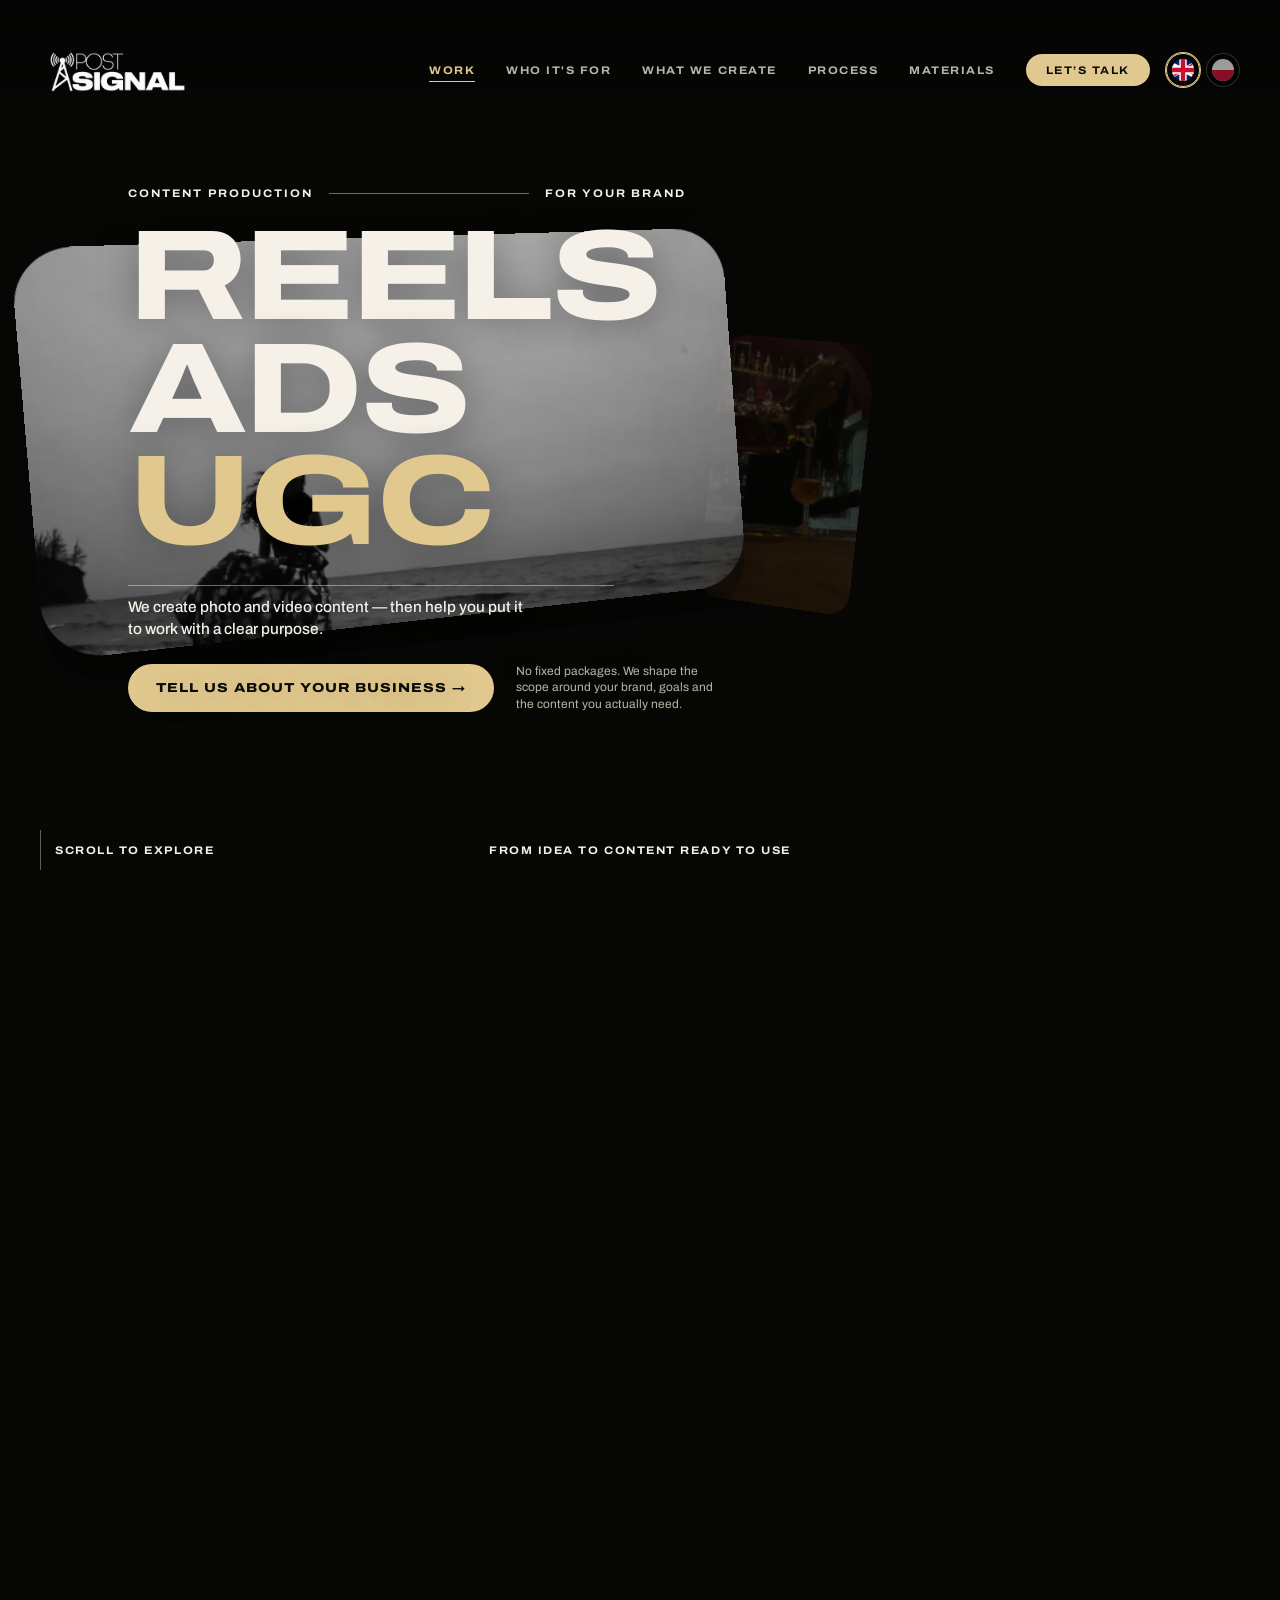
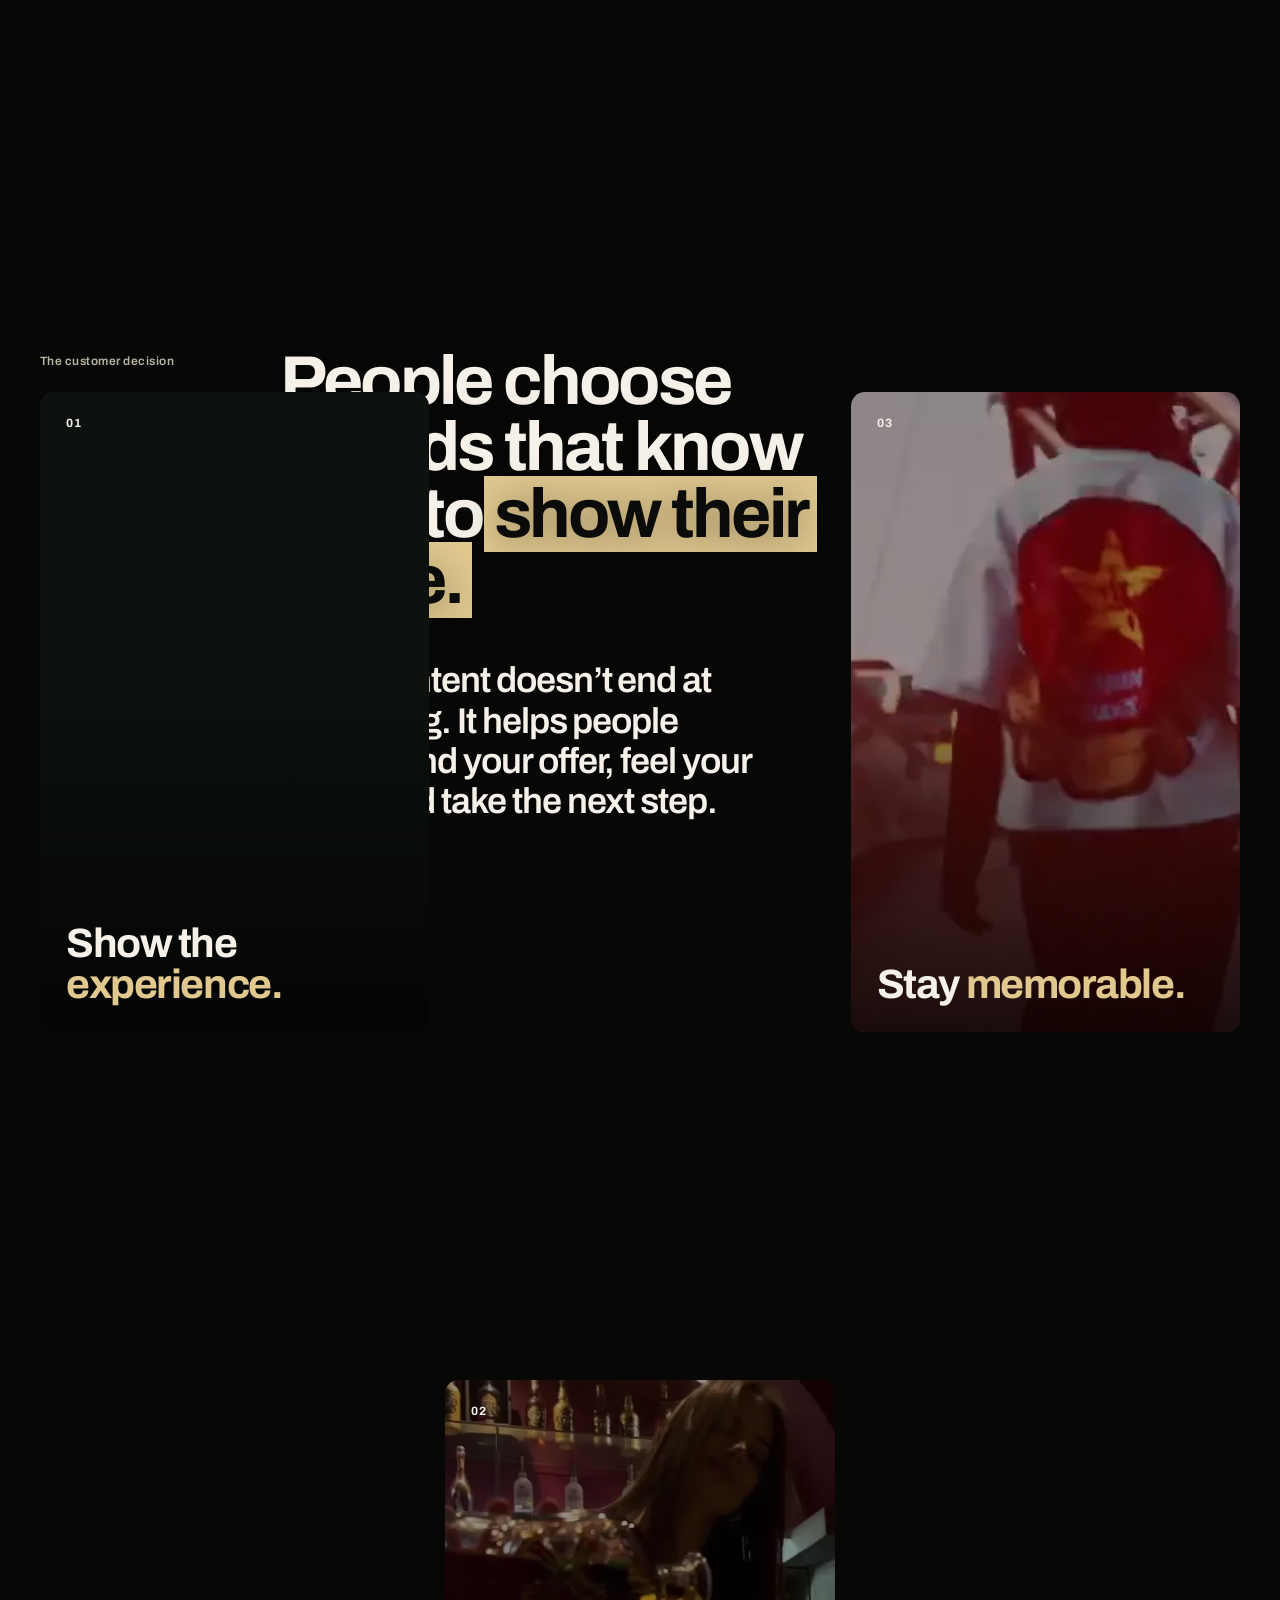
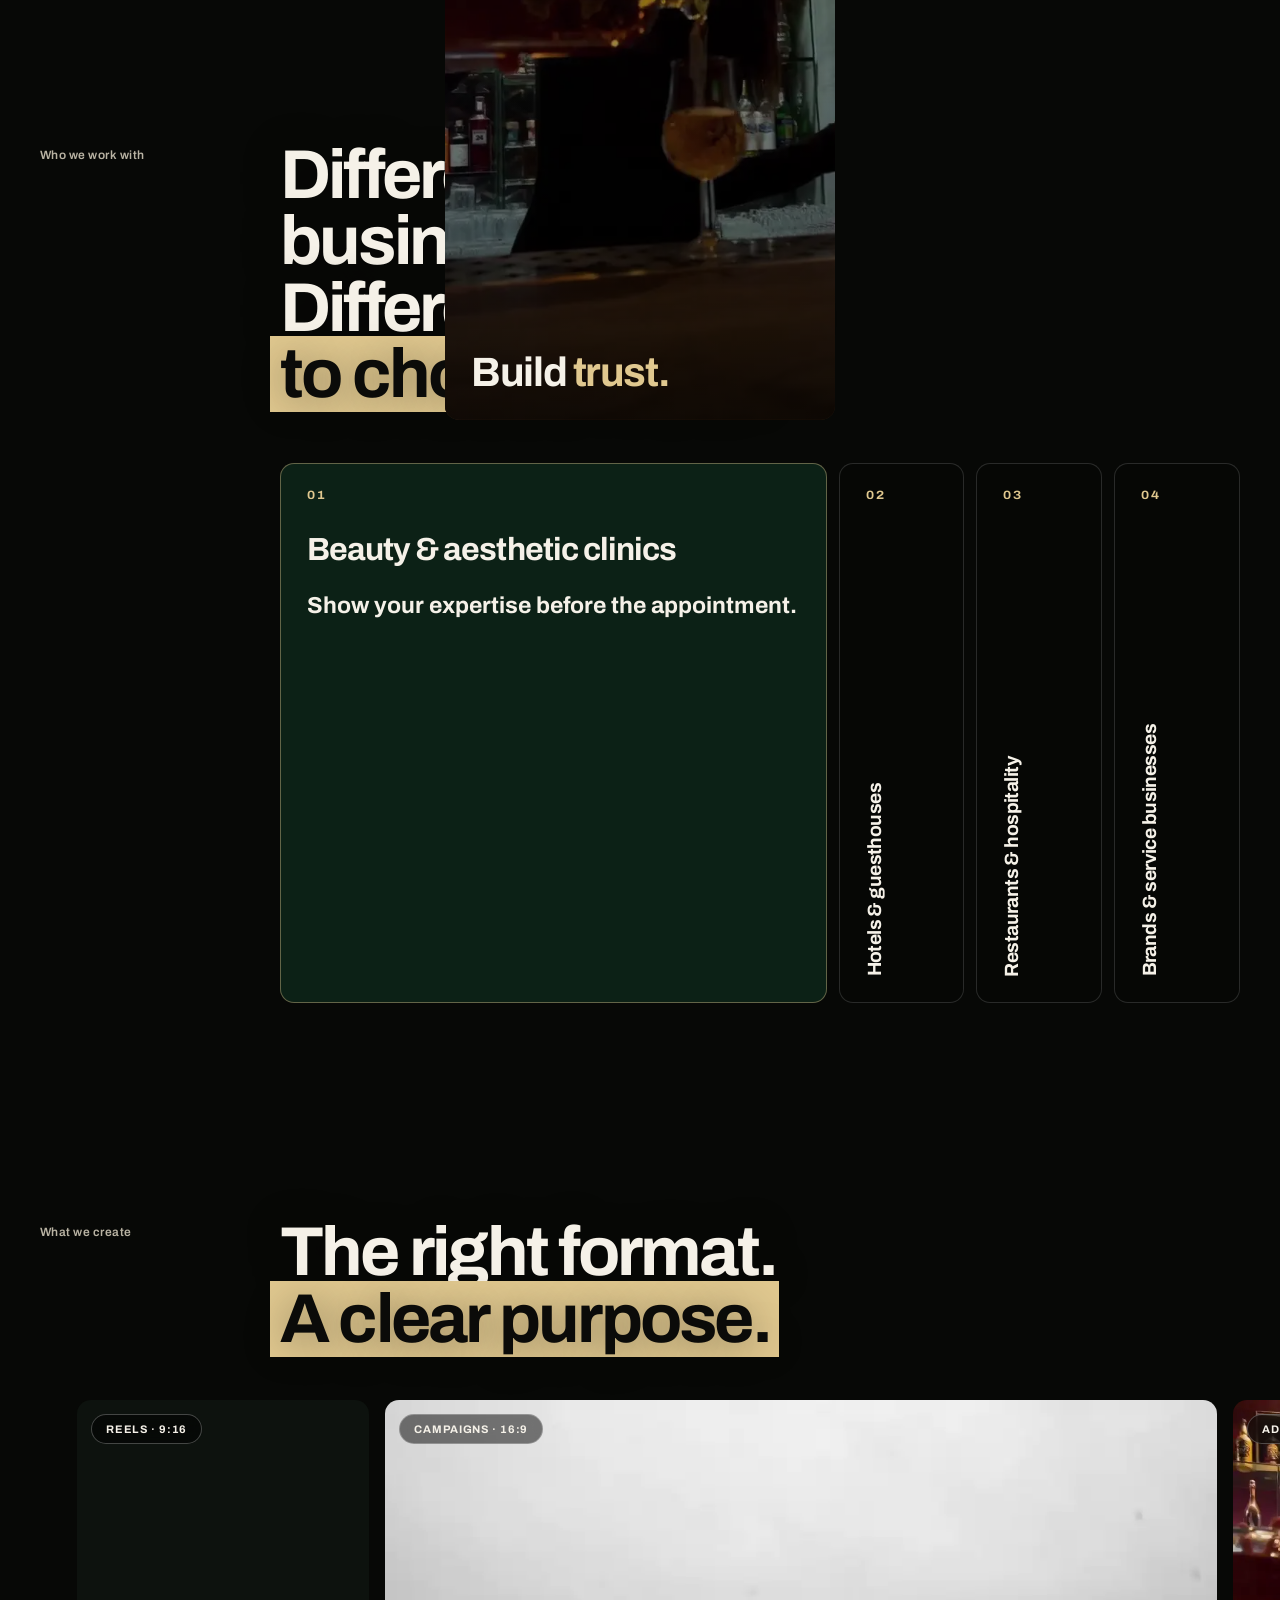
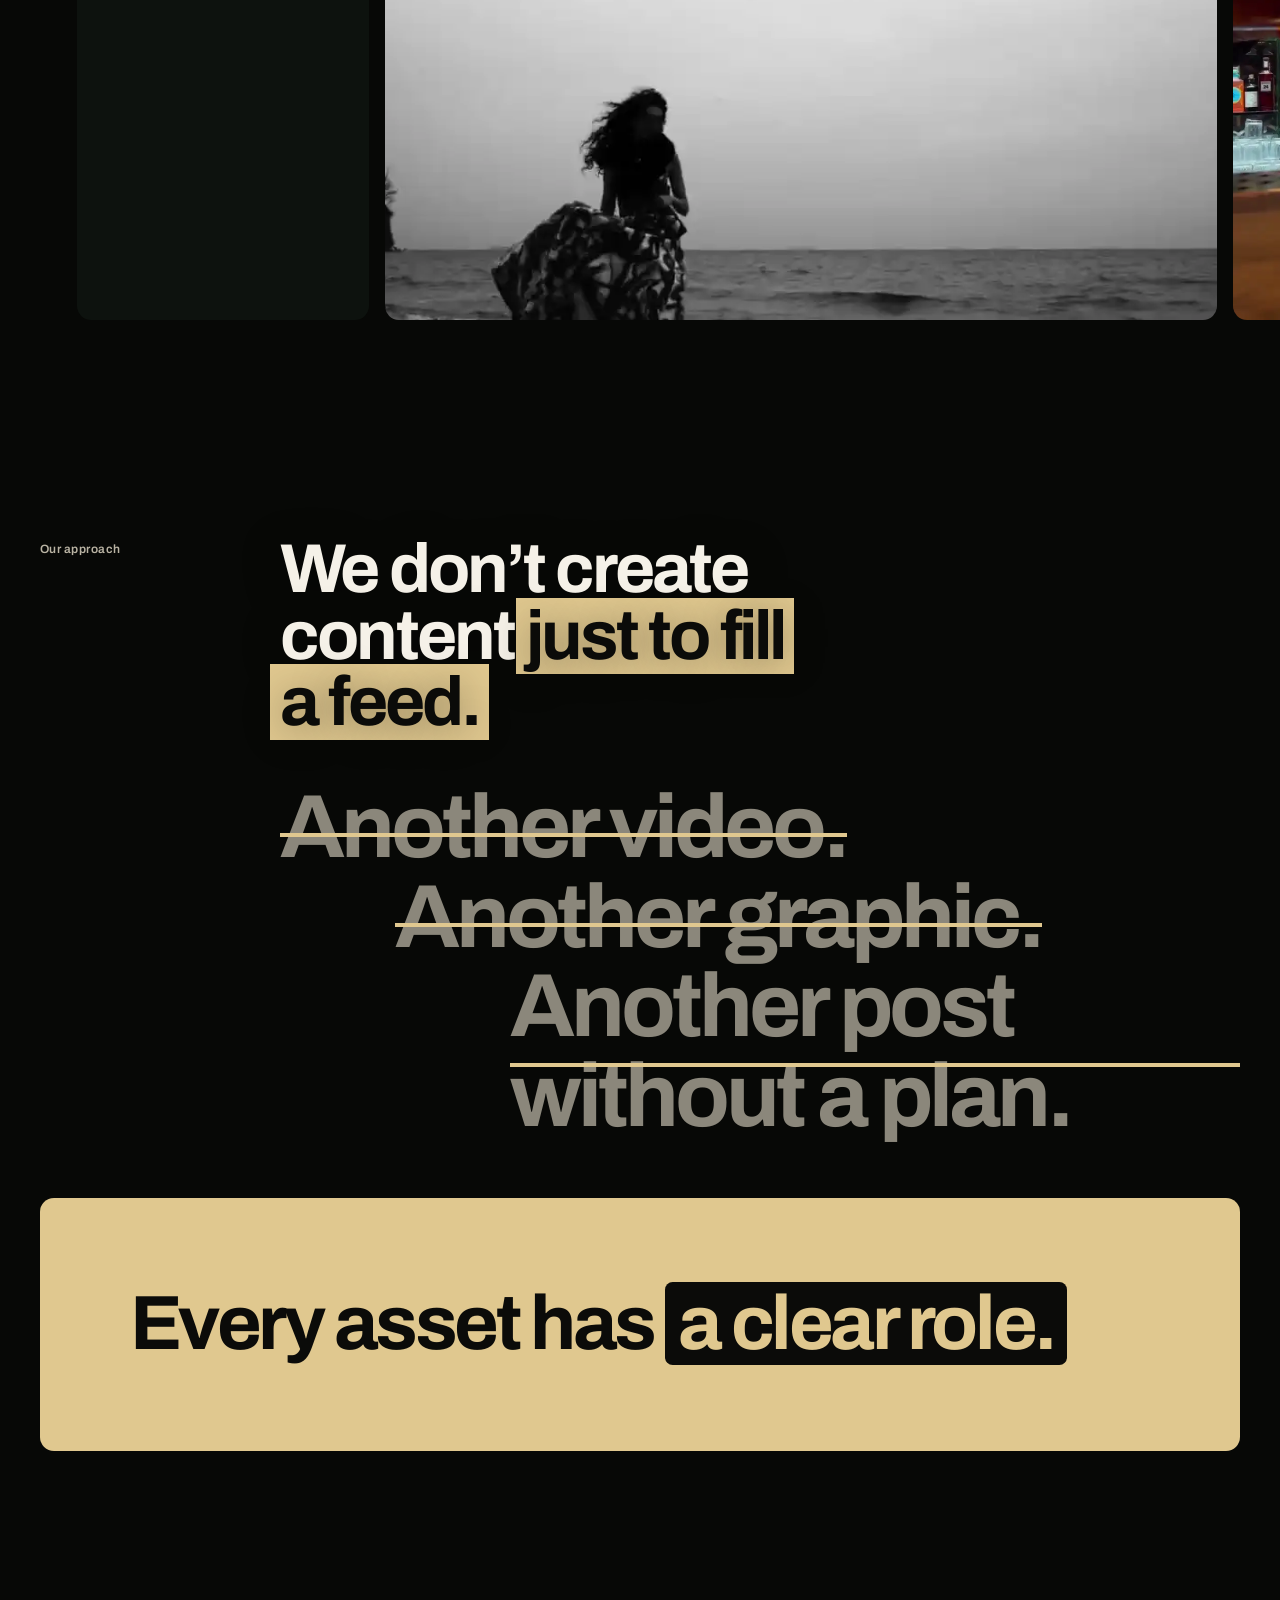
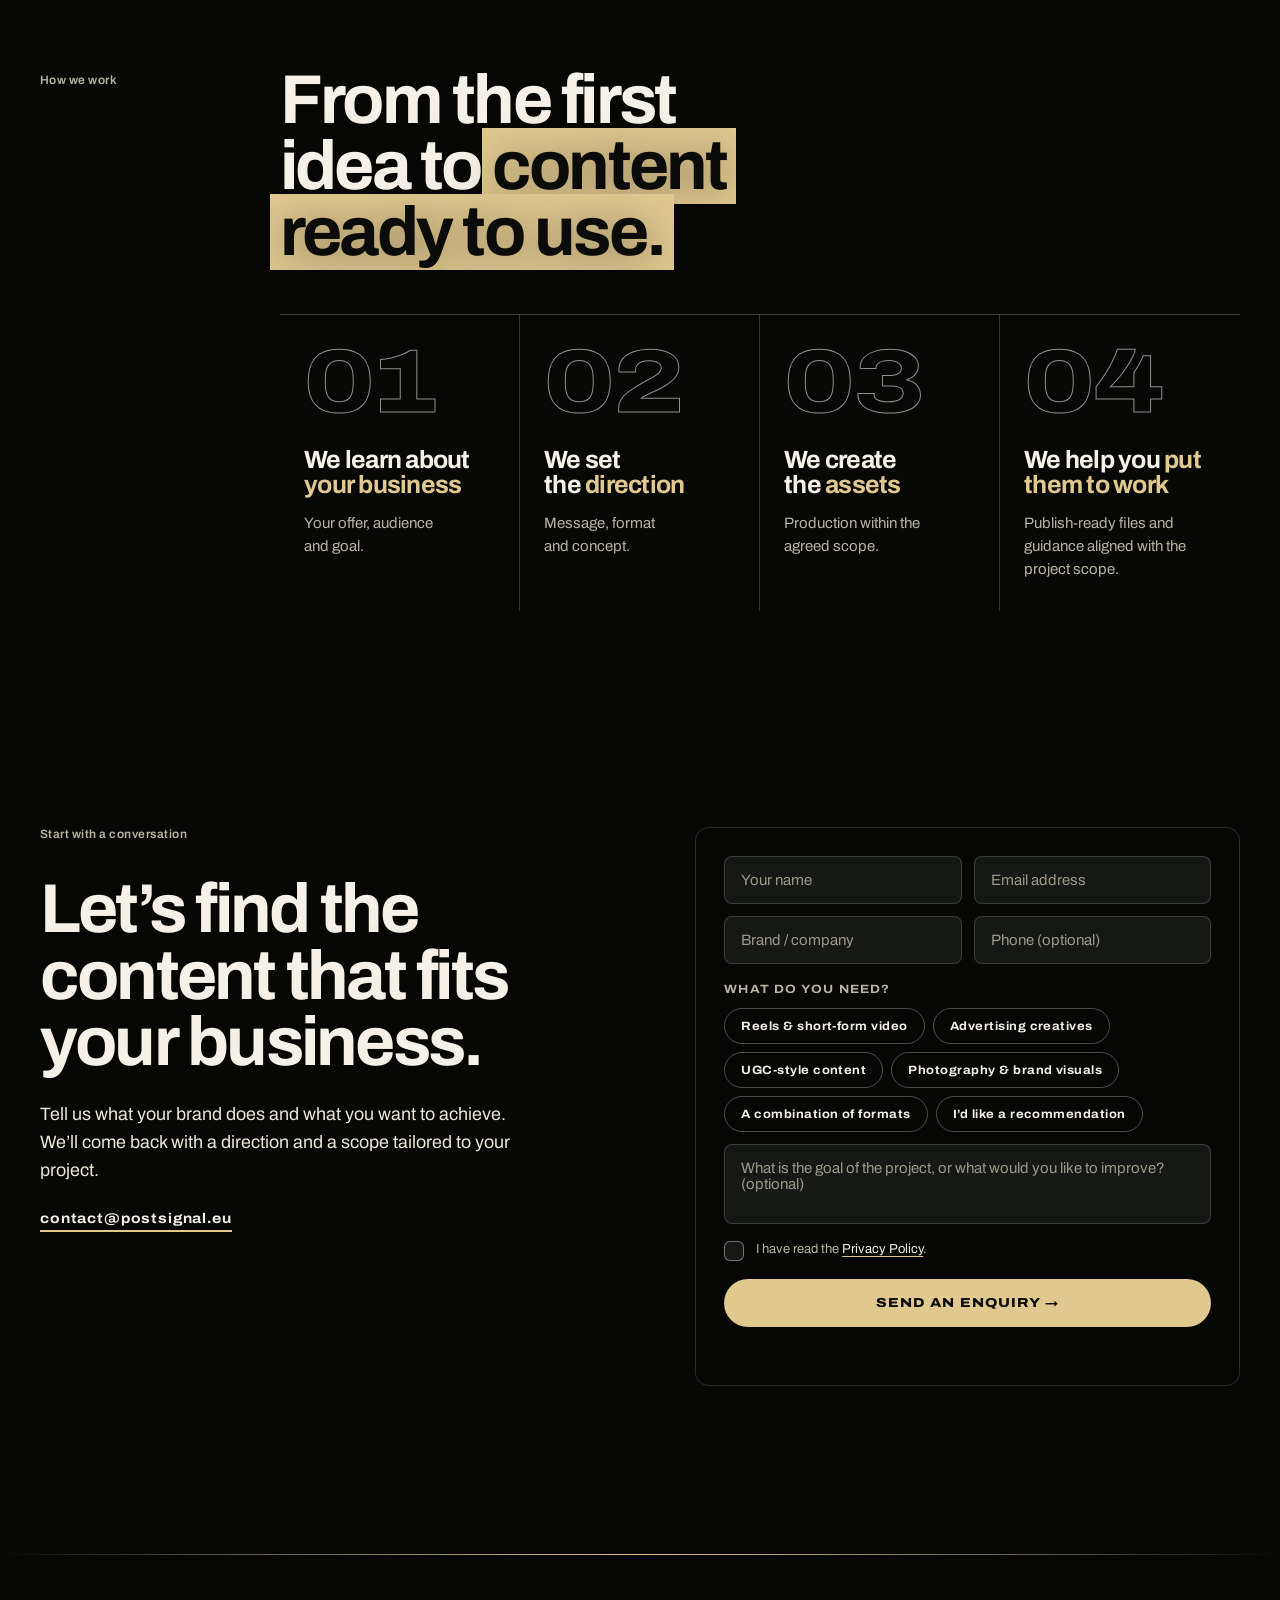
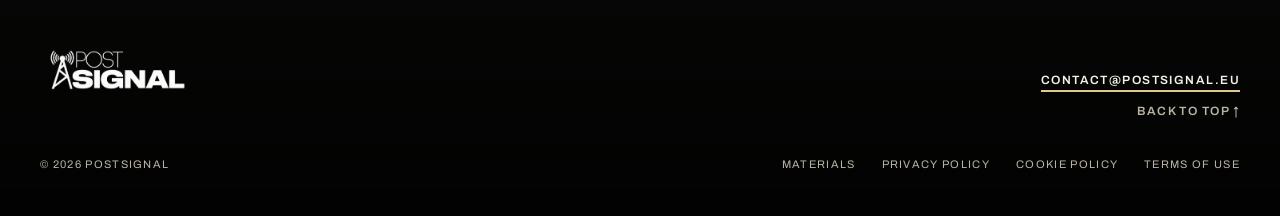
==== commit 38c5e685: "Update index.html" ====
--- a/index.html
+++ b/index.html
@@ -29,7 +29,7 @@
 <header class="ui">
   <a class="logo" href="./" data-nav="top" aria-label="PostSignal"><img src="./assets/img/logo.png" alt="PostSignal"></a>
   <div class="hr">
-    <nav id="menu" aria-label="Main navigation"><a href="#work" data-nav="work">Work</a><a href="#who" data-nav="who">Who it's for</a><a href="#create" data-nav="create">What we create</a><a href="#how" data-nav="how">Process</a><a class="cta" href="#contact" data-nav="contact">Let’s talk</a><div class="mlegal" aria-label="Legal"><a href="privacy-policy/">Privacy Policy</a><a href="cookie-policy/">Cookie Policy</a><a href="terms/">Terms of Use</a></div></nav>
+    <nav id="menu" aria-label="Main navigation"><a href="#work" data-nav="work">Work</a><a href="#who" data-nav="who">Who it's for</a><a href="#create" data-nav="create">What we create</a><a href="#how" data-nav="how">Process</a><a href="materials/">Materials</a><a class="cta" href="#contact" data-nav="contact">Let’s talk</a><div class="mlegal" aria-label="Legal"><a href="privacy-policy/">Privacy Policy</a><a href="cookie-policy/">Cookie Policy</a><a href="terms/">Terms of Use</a></div></nav>
     <div class="lang" role="group" aria-label="Language">
       <a href="./" hreflang="en" lang="en" class="on" aria-current="true" aria-label="English" title="English"><img src="./assets/img/flag-gb.svg" alt="" width="22" height="22"></a>
       <a href="./pl/" hreflang="pl" lang="pl" aria-label="Polski" title="Polski"><img src="./assets/img/flag-pl.svg" alt="" width="22" height="22"></a>
@@ -119,7 +119,7 @@
 </main>
 <footer class="site-foot"><div class="wrap">
   <div class="fgrid"><div><img src="./assets/img/logo.png" alt="PostSignal" class="flogo"></div><div class="fr"><a href="mailto:contact@postsignal.eu">contact@postsignal.eu</a><button type="button" id="totop">Back to top ↑</button></div></div>
-  <div class="fbottom"><p class="copy">© 2026 PostSignal</p><nav class="flinks" aria-label="Legal"><a href="privacy-policy/">Privacy Policy</a><a href="cookie-policy/">Cookie Policy</a><a href="terms/">Terms of Use</a></nav></div>
+  <div class="fbottom"><p class="copy">© 2026 PostSignal</p><nav class="flinks" aria-label="Footer"><a href="materials/">Materials</a><a href="privacy-policy/">Privacy Policy</a><a href="cookie-policy/">Cookie Policy</a><a href="terms/">Terms of Use</a></nav></div>
 </div></footer>
 <div id="cursor" aria-hidden="true"><span>Play</span></div>
 <div id="modal" role="dialog" aria-modal="true"><div class="box" id="box"></div></div>
--- a/css/style.css
+++ b/css/style.css
@@ -10,7 +10,7 @@
 
 /* header */
 header{top:0;left:0;right:0;display:flex;justify-content:space-between;align-items:center;padding:20px 40px;background:linear-gradient(rgba(0,0,0,.45),transparent)}
-header img{height:40px;width:auto;display:block}
+header img{height:100px;width:auto;display:block}
 .hr{display:flex;align-items:center;gap:16px}
 .logo{display:block;pointer-events:auto}
 header::before{content:"";position:absolute;inset:0;z-index:-1;background:rgba(7,8,6,.8);-webkit-backdrop-filter:blur(14px);backdrop-filter:blur(14px);box-shadow:0 1px 0 rgba(255,255,255,.08);opacity:0;transition:opacity .35s}
@@ -211,7 +211,7 @@
 .site-foot::before{content:"";position:absolute;top:0;left:0;right:0;height:1px;background:linear-gradient(90deg,transparent,rgba(255,255,255,.28) 15%,var(--acc) 50%,rgba(255,255,255,.28) 85%,transparent)}
 .site-foot .wrap{padding-top:0}
 .fgrid{display:flex;justify-content:space-between;align-items:flex-end;gap:30px;flex-wrap:wrap}
-.flogo{height:44px;width:auto;display:block}
+.flogo{height:100px;width:auto;display:block}
 .fr{display:flex;flex-direction:column;align-items:flex-end;gap:12px;font-size:12px;letter-spacing:.12em;text-transform:uppercase;font-weight:600}
 .fr a{color:var(--fg);text-decoration:none;border-bottom:2px solid var(--acc);padding-bottom:3px}
 .fr button{background:none;border:0;color:var(--mute);font:inherit;letter-spacing:inherit;text-transform:inherit;cursor:pointer}
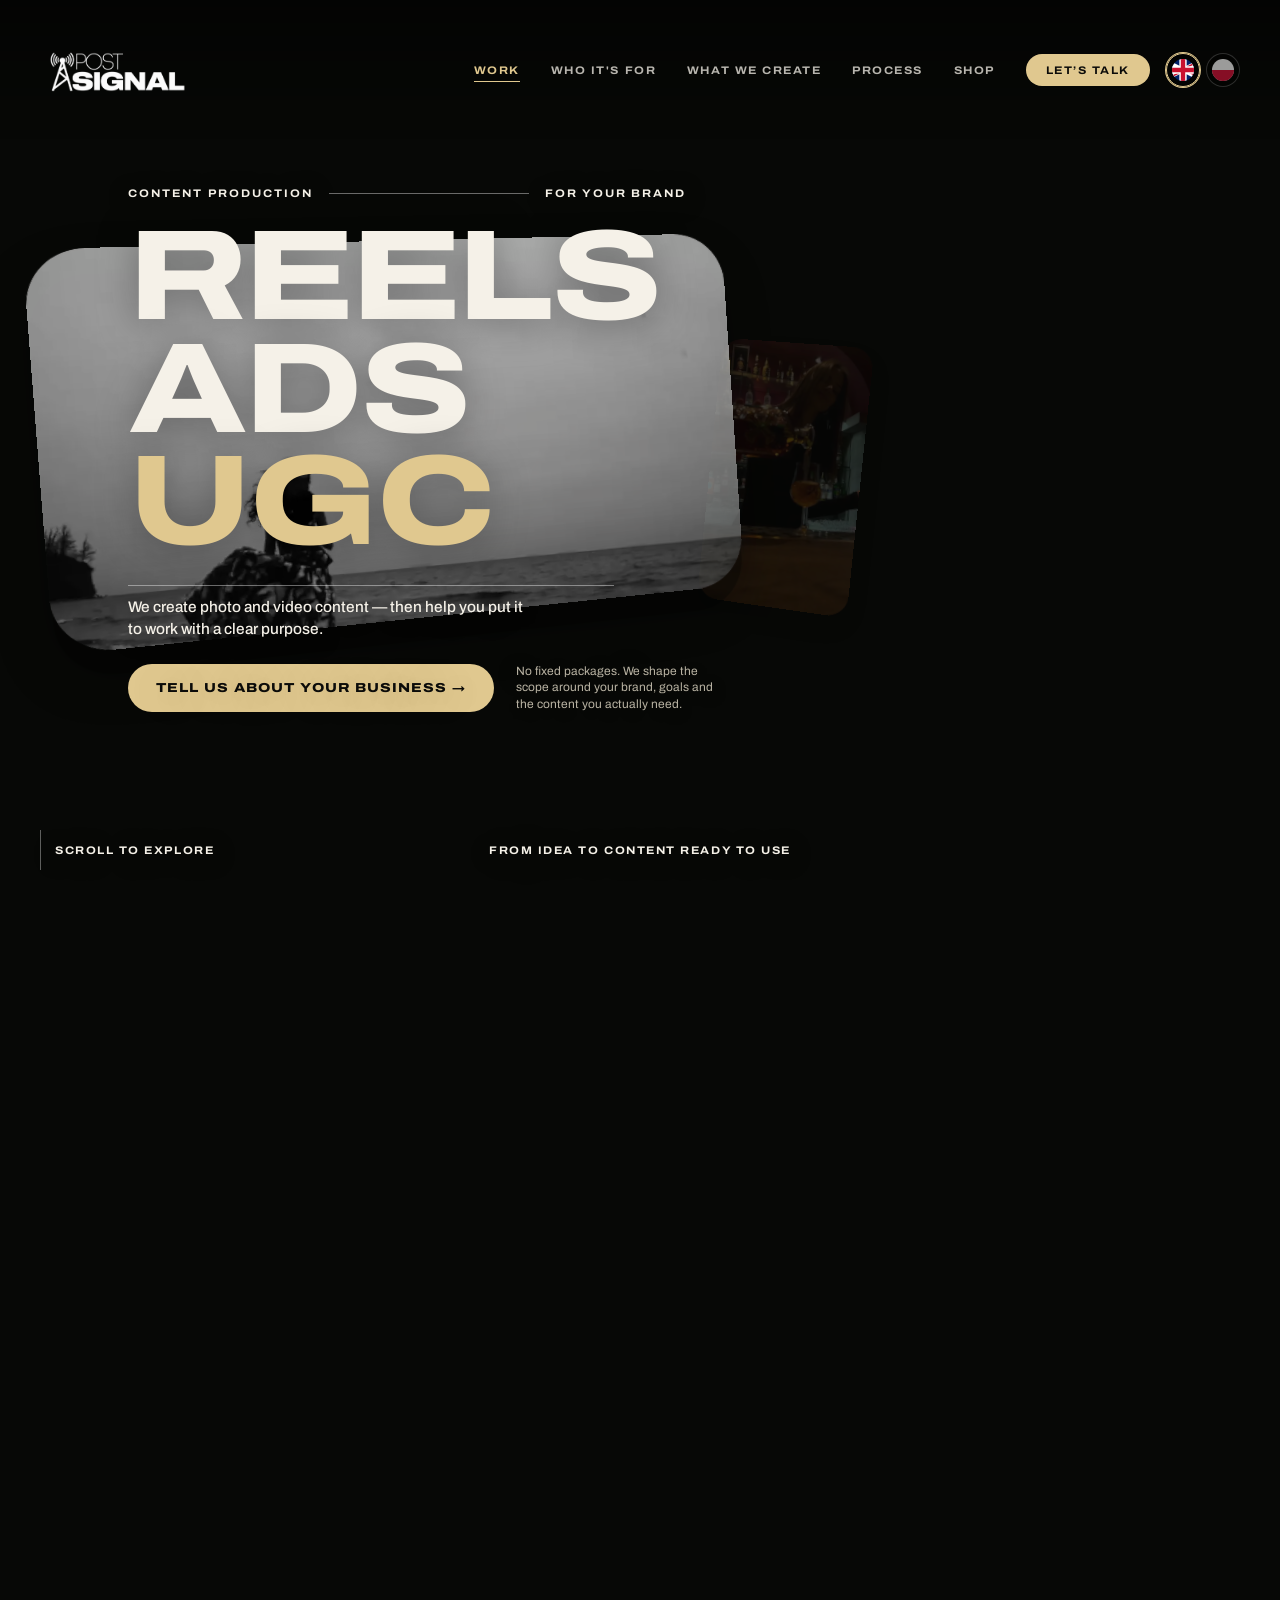
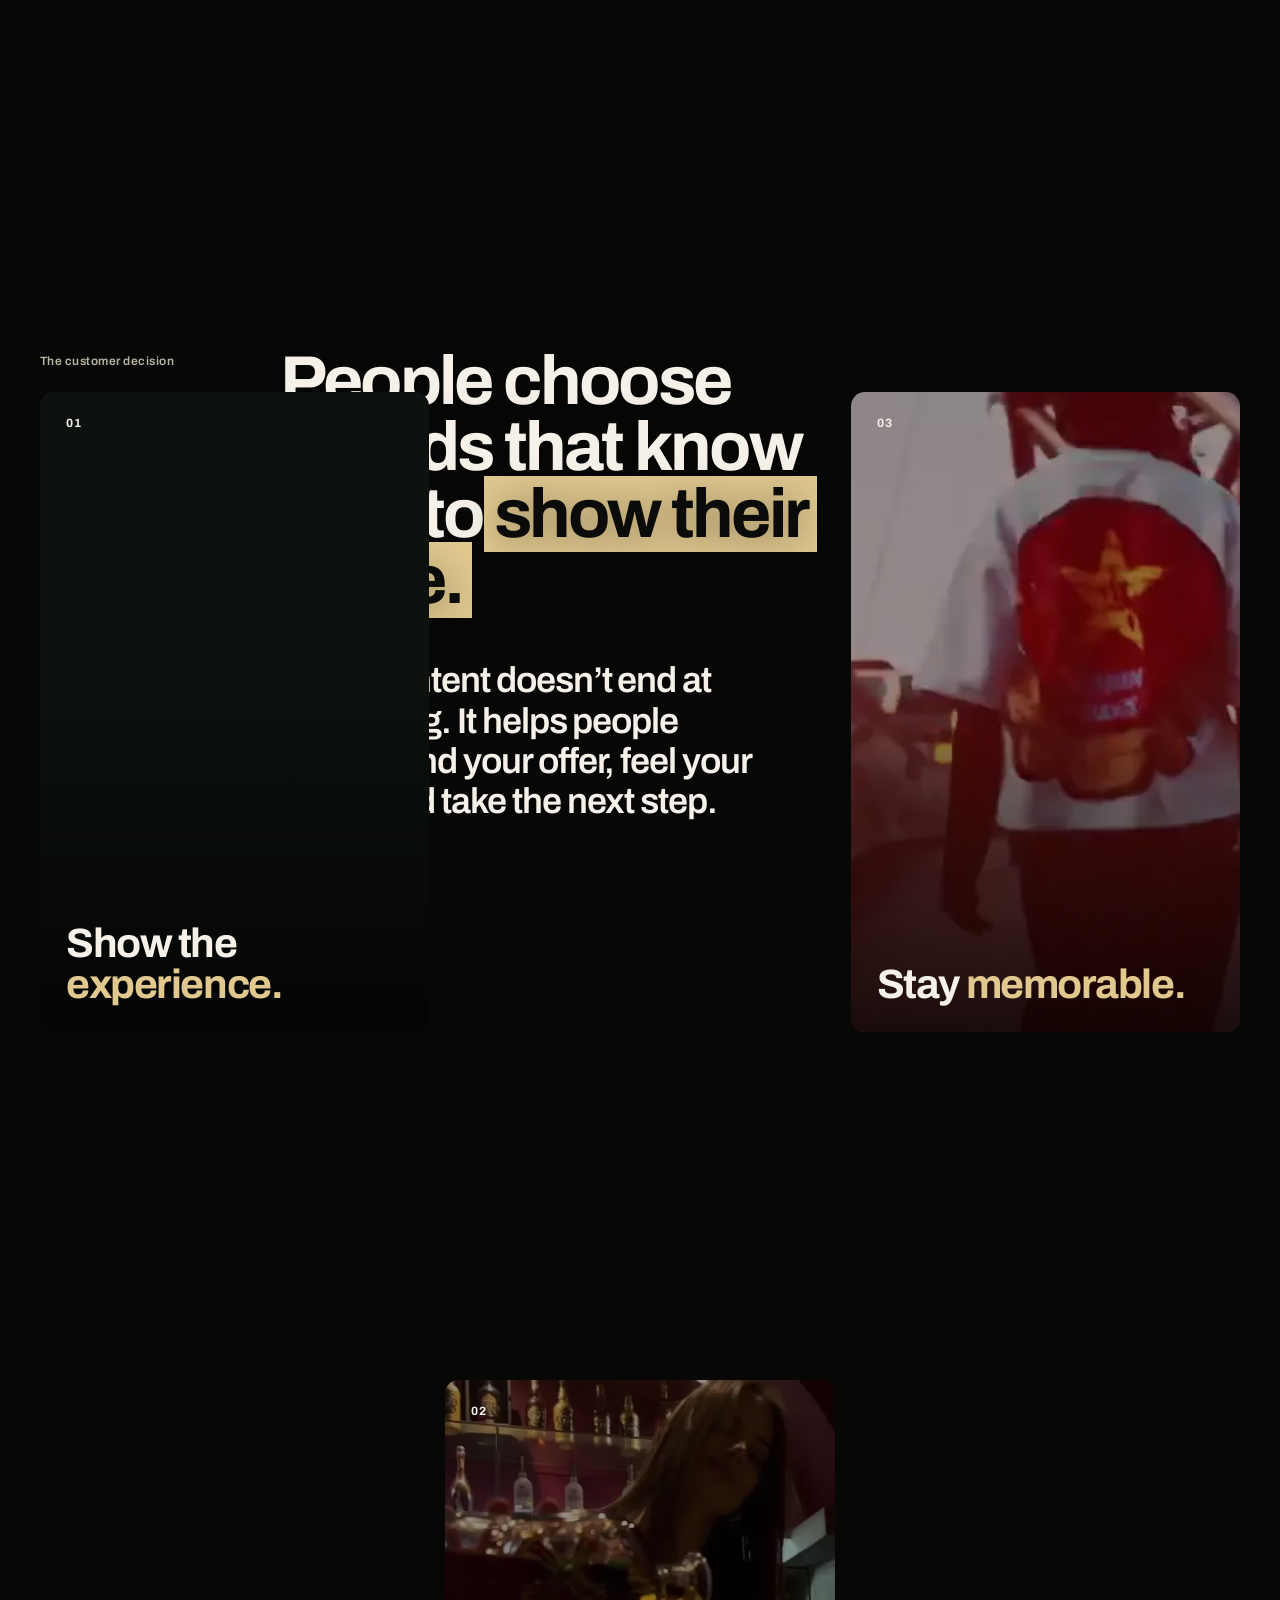
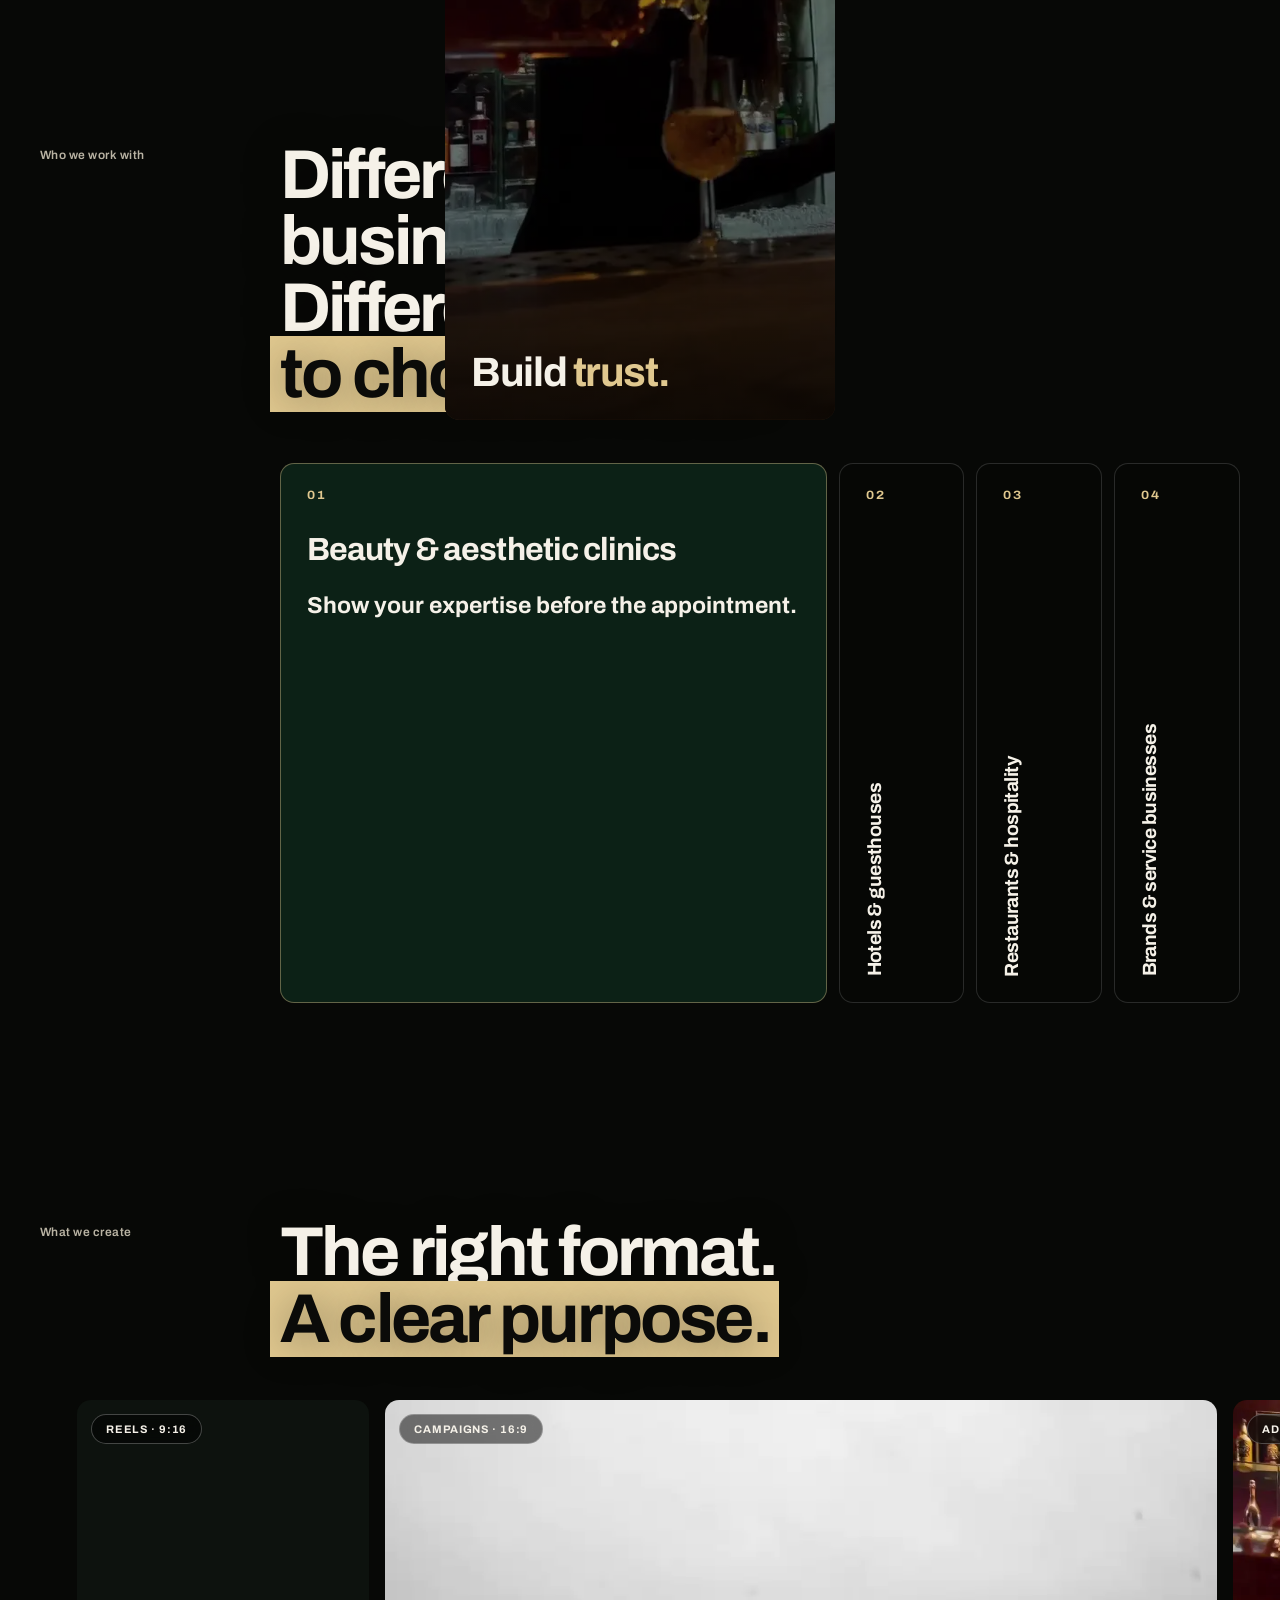
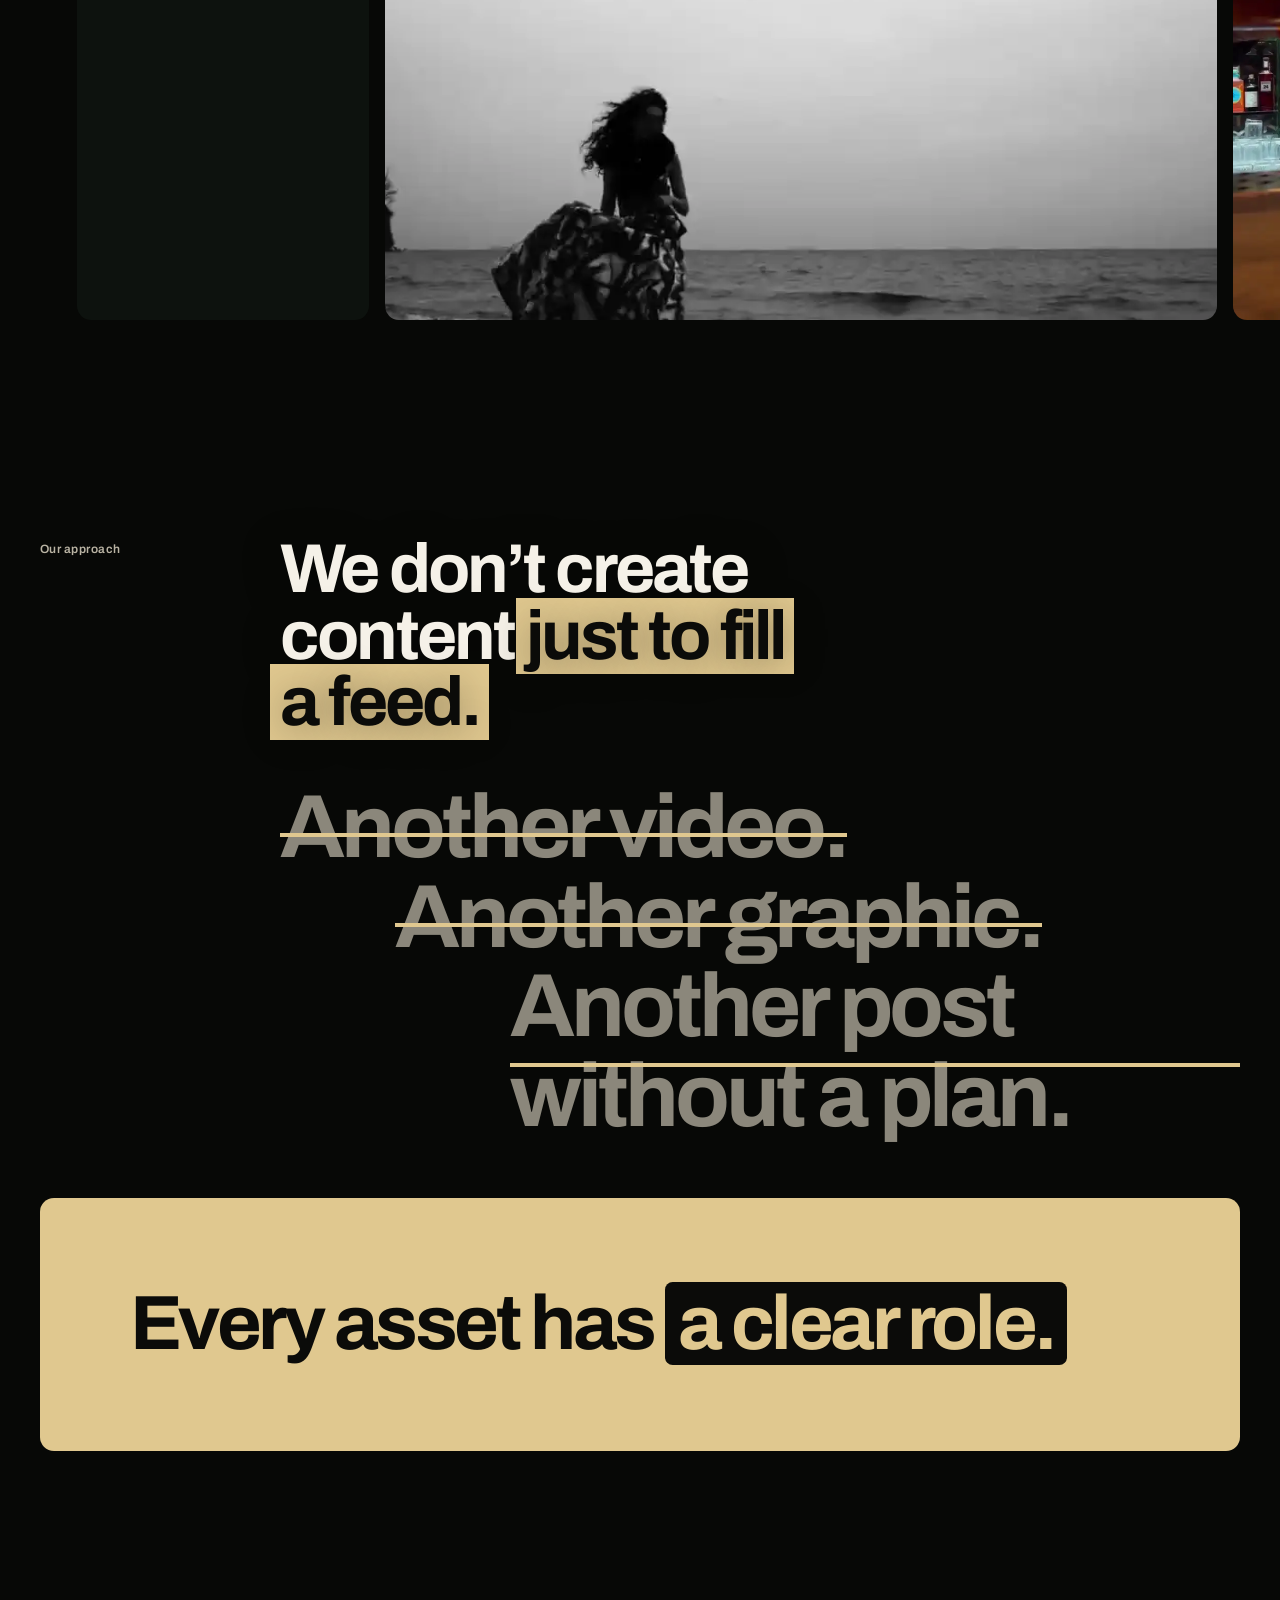
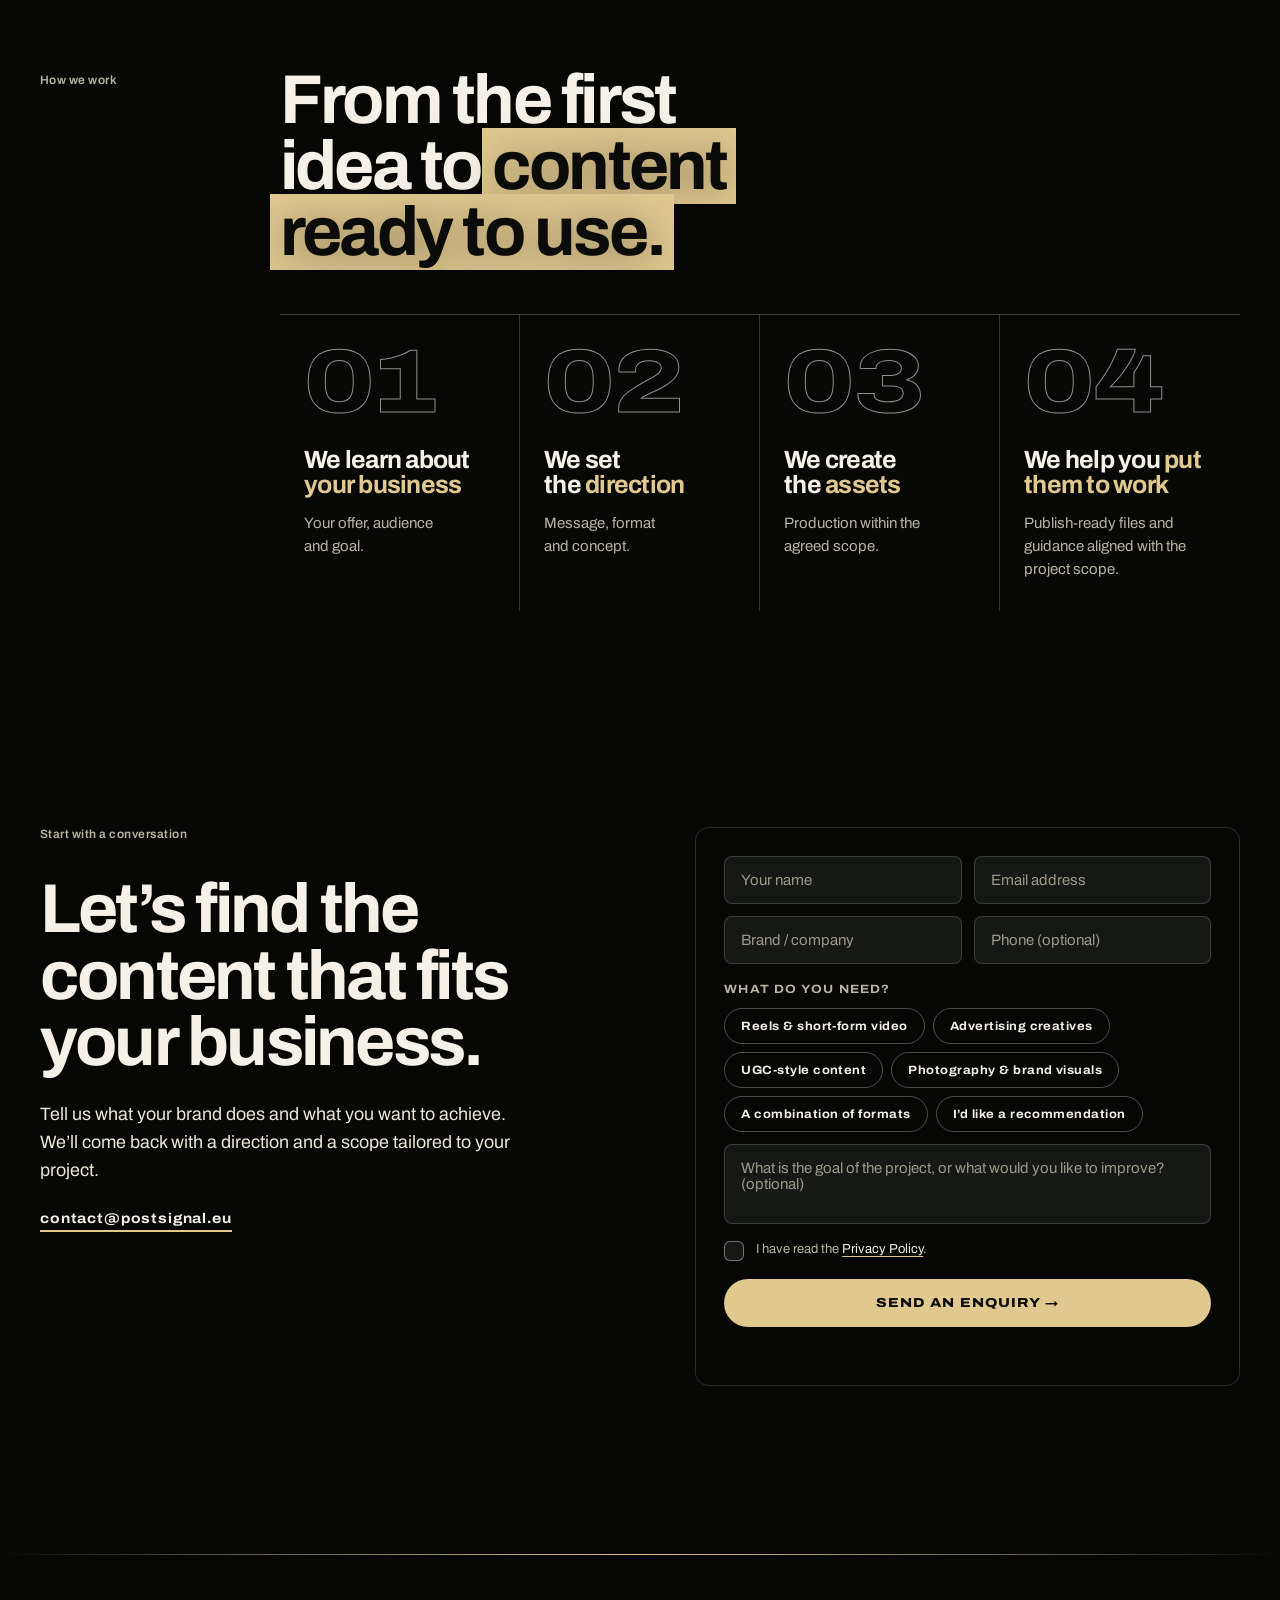
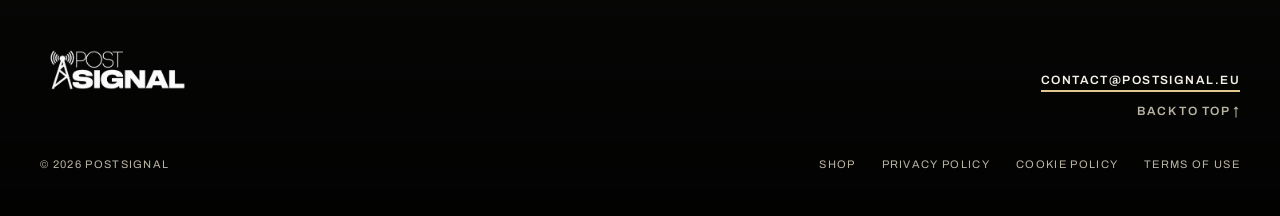
==== commit c6a107c6: "Update index.html" ====
--- a/index.html
+++ b/index.html
@@ -29,7 +29,7 @@
 <header class="ui">
   <a class="logo" href="./" data-nav="top" aria-label="PostSignal"><img src="./assets/img/logo.png" alt="PostSignal"></a>
   <div class="hr">
-    <nav id="menu" aria-label="Main navigation"><a href="#work" data-nav="work">Work</a><a href="#who" data-nav="who">Who it's for</a><a href="#create" data-nav="create">What we create</a><a href="#how" data-nav="how">Process</a><a href="materials/">Materials</a><a class="cta" href="#contact" data-nav="contact">Let’s talk</a><div class="mlegal" aria-label="Legal"><a href="privacy-policy/">Privacy Policy</a><a href="cookie-policy/">Cookie Policy</a><a href="terms/">Terms of Use</a></div></nav>
+    <nav id="menu" aria-label="Main navigation"><a href="#work" data-nav="work">Work</a><a href="#who" data-nav="who">Who it's for</a><a href="#create" data-nav="create">What we create</a><a href="#how" data-nav="how">Process</a><a href="shop/">Shop</a><a class="cta" href="#contact" data-nav="contact">Let’s talk</a><div class="mlegal" aria-label="Legal"><a href="privacy-policy/">Privacy Policy</a><a href="cookie-policy/">Cookie Policy</a><a href="terms/">Terms of Use</a></div></nav>
     <div class="lang" role="group" aria-label="Language">
       <a href="./" hreflang="en" lang="en" class="on" aria-current="true" aria-label="English" title="English"><img src="./assets/img/flag-gb.svg" alt="" width="22" height="22"></a>
       <a href="./pl/" hreflang="pl" lang="pl" aria-label="Polski" title="Polski"><img src="./assets/img/flag-pl.svg" alt="" width="22" height="22"></a>
@@ -119,7 +119,7 @@
 </main>
 <footer class="site-foot"><div class="wrap">
   <div class="fgrid"><div><img src="./assets/img/logo.png" alt="PostSignal" class="flogo"></div><div class="fr"><a href="mailto:contact@postsignal.eu">contact@postsignal.eu</a><button type="button" id="totop">Back to top ↑</button></div></div>
-  <div class="fbottom"><p class="copy">© 2026 PostSignal</p><nav class="flinks" aria-label="Footer"><a href="materials/">Materials</a><a href="privacy-policy/">Privacy Policy</a><a href="cookie-policy/">Cookie Policy</a><a href="terms/">Terms of Use</a></nav></div>
+  <div class="fbottom"><p class="copy">© 2026 PostSignal</p><nav class="flinks" aria-label="Footer"><a href="shop/">Shop</a><a href="privacy-policy/">Privacy Policy</a><a href="cookie-policy/">Cookie Policy</a><a href="terms/">Terms of Use</a></nav></div>
 </div></footer>
 <div id="cursor" aria-hidden="true"><span>Play</span></div>
 <div id="modal" role="dialog" aria-modal="true"><div class="box" id="box"></div></div>
